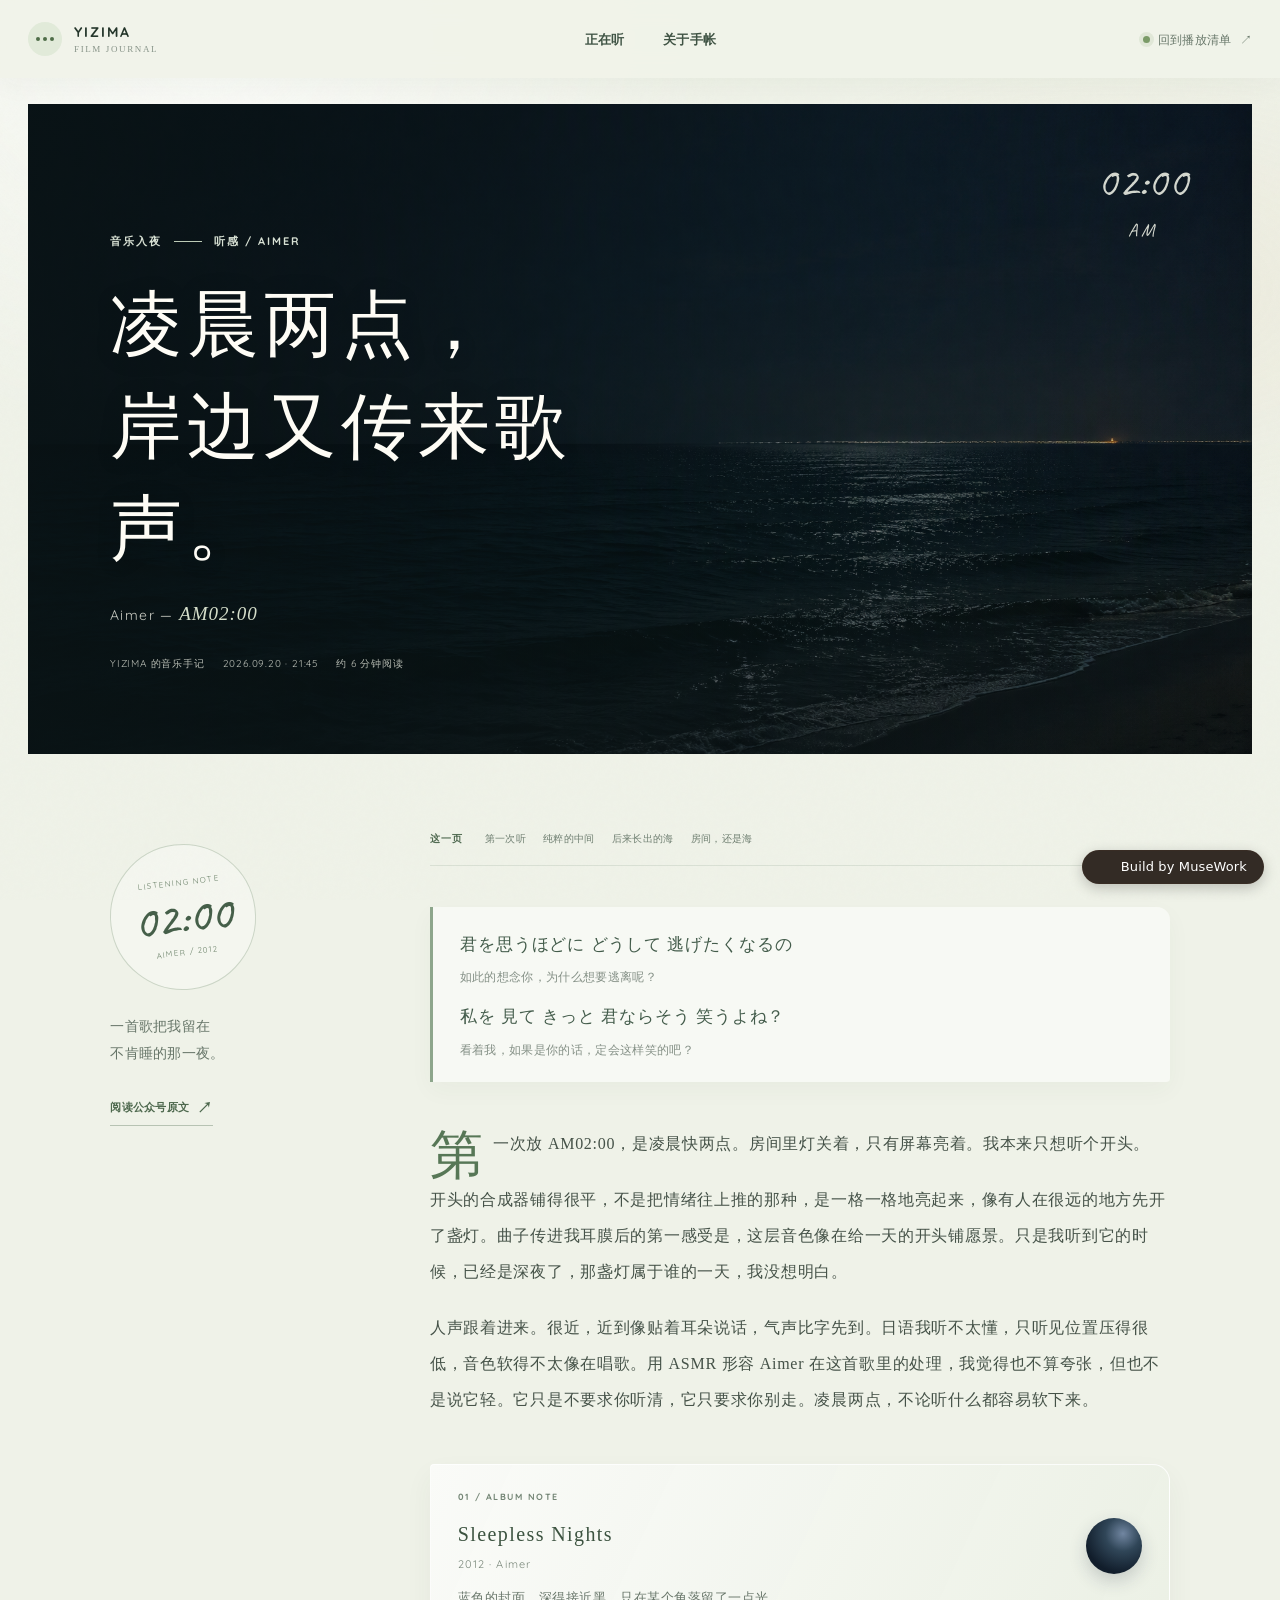
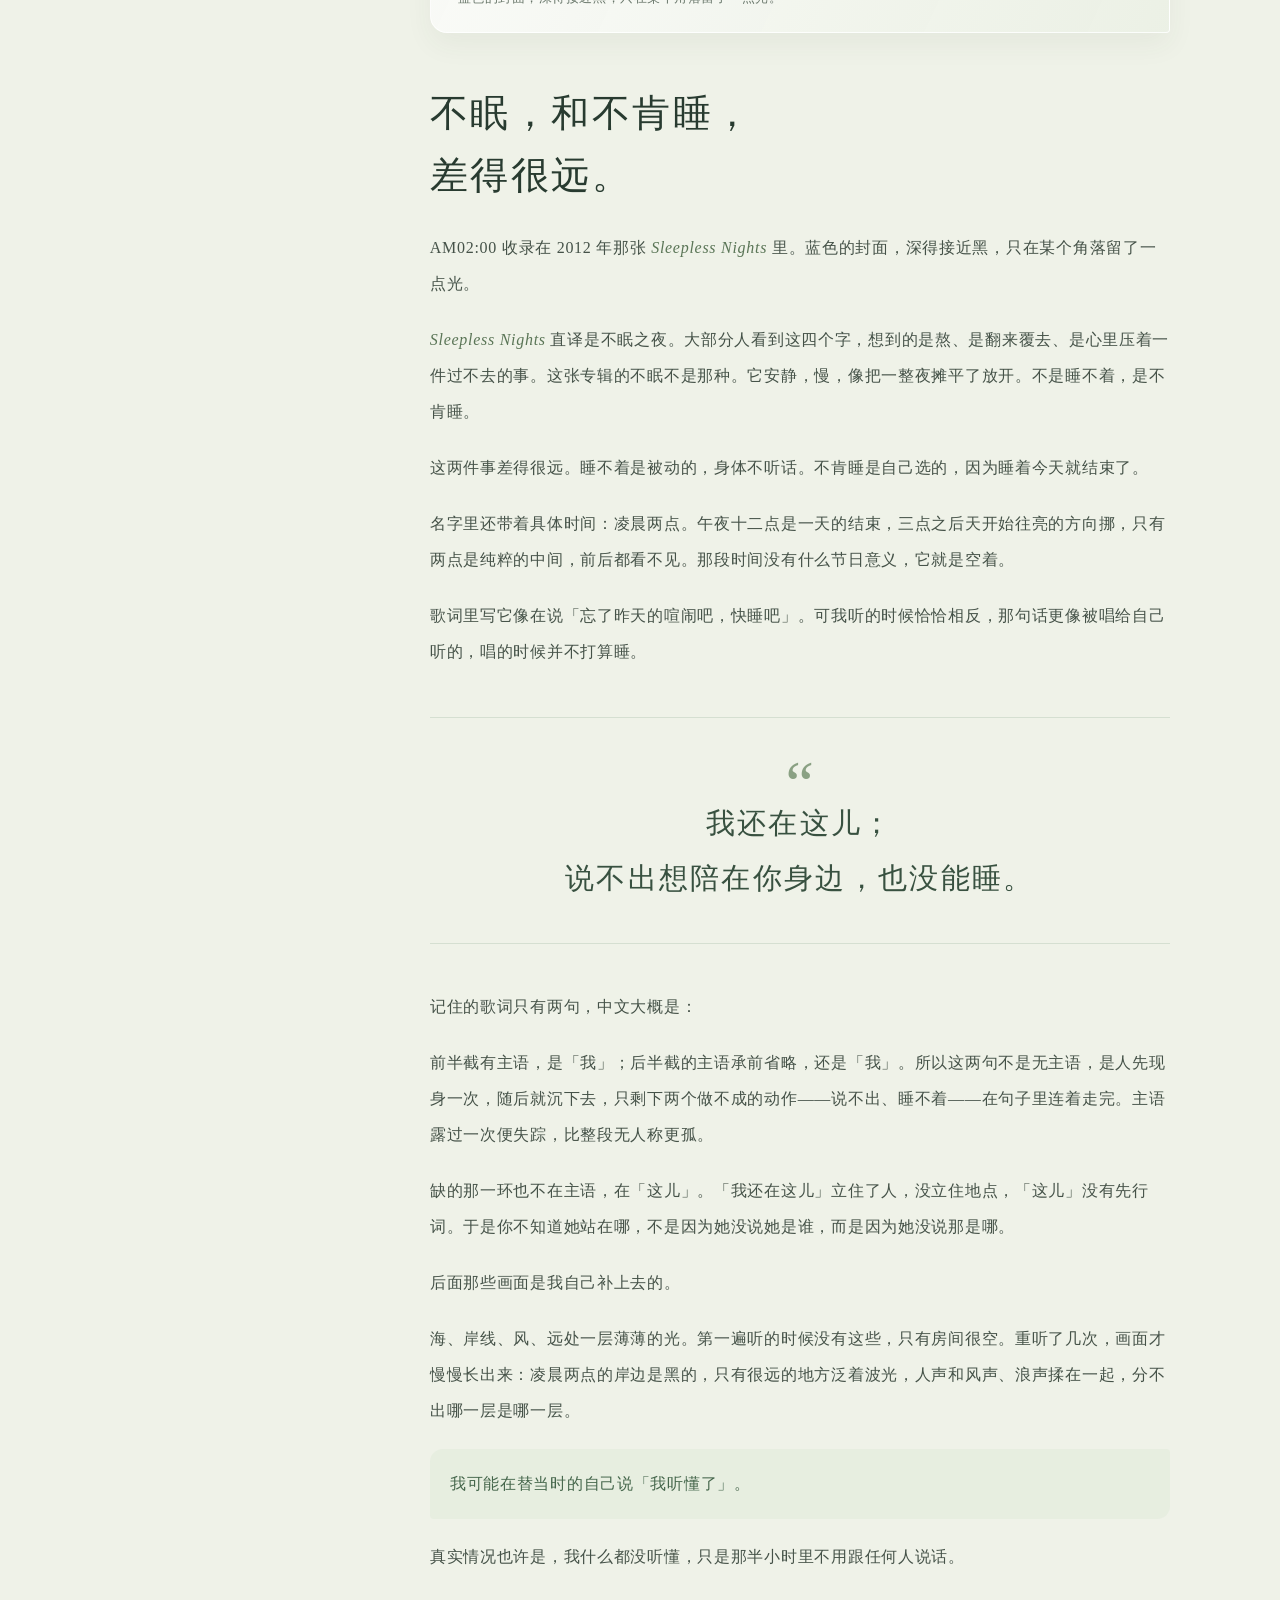
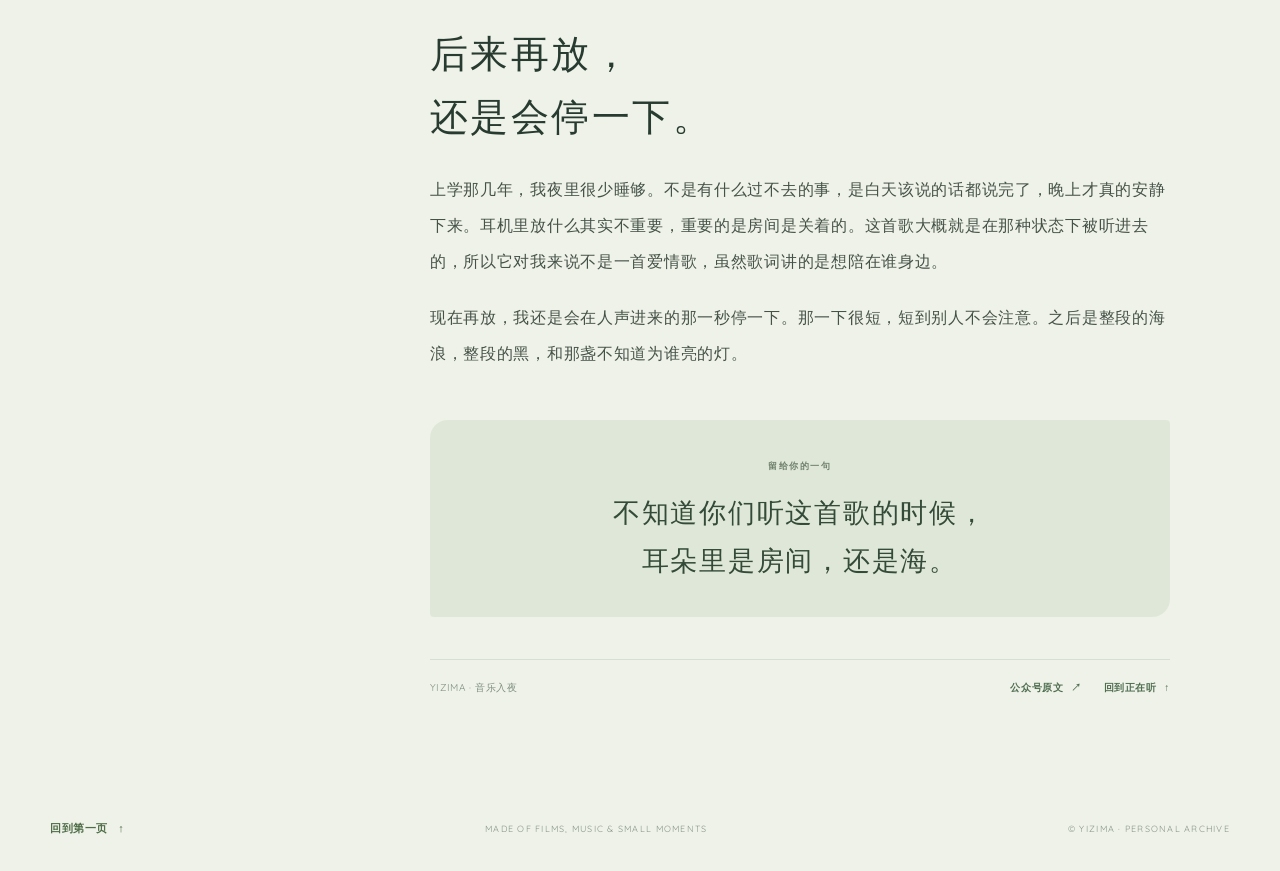
==== am02-00.html @ eafd185b "Add AM02:00 listening essay" ====
<!doctype html>
<html lang="zh-CN">
<head>
  <meta charset="utf-8">
  <meta name="viewport" content="width=device-width, initial-scale=1">
  <meta name="theme-color" content="#172827">
  <meta name="description" content="凌晨两点，岸边又传来歌声。关于 Aimer《AM02:00》、不肯睡的夜，和一段慢慢浮现的海岸。">
  <meta property="og:title" content="凌晨两点，岸边又传来歌声｜Yizima 的音乐手记">
  <meta property="og:description" content="第一次放 AM02:00，是凌晨快两点。房间里灯关着，只有屏幕亮着。">
  <meta property="og:type" content="article">
  <title>凌晨两点，岸边又传来歌声 · Yizima 的音乐手记</title>
  <link rel="preconnect" href="https://fonts.googleapis.com">
  <link rel="preconnect" href="https://fonts.gstatic.com" crossorigin>
  <link href="https://fonts.googleapis.com/css2?family=Caveat:wght@500;600;700&family=Quicksand:wght@400;500;600;700&display=swap" rel="stylesheet">
  <link rel="stylesheet" href="styles.css?v=20261016093000">
  <link rel="stylesheet" href="theme-matcha.css?v=20261016093000">
  <link rel="stylesheet" href="journal-notes.css?v=20261016093000">
  <link rel="stylesheet" href="am02-00.css?v=20261016093000">
</head>
<body class="music-essay-page">
  <a class="skip-link" href="#main">跳到正文</a>
  <div class="paper-grain" aria-hidden="true"></div>
  <header class="site-header essay-header">
    <a class="brand" href="index.html#top" aria-label="返回 Yizima 电影手帐首页">
      <span class="brand-mark" aria-hidden="true"><i></i><i></i><i></i></span>
      <span>YIZIMA <small>FILM JOURNAL</small></span>
    </a>
    <nav class="main-nav" aria-label="文章导航">
      <a href="index.html#playlist">正在听</a>
      <a href="index.html#about">关于手帐</a>
    </nav>
    <a class="header-note" href="index.html#playlist"><span class="status-dot"></span> 回到播放清单 <span aria-hidden="true">↗</span></a>
  </header>

  <main id="main" class="essay-main">
    <article class="music-essay" aria-labelledby="essay-title">
      <header class="essay-hero">
        <img class="essay-cover" src="assets/images/am0200-coast.png" alt="凌晨两点的海岸，远处有一线微光落在黑蓝色海面上">
        <div class="essay-cover-shade" aria-hidden="true"></div>
        <div class="essay-hero-copy">
          <p class="essay-kicker"><span>音乐入夜</span><i></i><span>听感 / AIMER</span></p>
          <h1 id="essay-title">凌晨两点，<br>岸边又传来歌声。</h1>
          <p class="essay-track">Aimer — <em>AM02:00</em></p>
          <div class="essay-meta"><span>YIZIMA 的音乐手记</span><span>2026.09.20 · 21:45</span><span>约 6 分钟阅读</span></div>
        </div>
        <span class="cover-time" aria-hidden="true">02:00<br><small>AM</small></span>
      </header>

      <div class="essay-layout">
        <aside class="essay-aside" aria-label="文章信息">
          <div class="aside-stamp"><span>LISTENING NOTE</span><strong>02:00</strong><i>AIMER / 2012</i></div>
          <p>一首歌把我留在<br>不肯睡的那一夜。</p>
          <a href="https://mp.weixin.qq.com/s/G7Am2_LbyzlrVE1OzcRqdQ" target="_blank" rel="noopener noreferrer">阅读公众号原文 <span aria-hidden="true">↗</span></a>
        </aside>

        <div class="essay-content">
          <nav class="essay-toc" aria-label="文章目录">
            <span>这一页</span>
            <a href="#first-listen">第一次听</a>
            <a href="#two-am">纯粹的中间</a>
            <a href="#shoreline">后来长出的海</a>
            <a href="#ending">房间，还是海</a>
          </nav>

          <blockquote class="lyric-quote">
            <p>君を思うほどに どうして 逃げたくなるの</p>
            <span>如此的想念你，为什么想要逃离呢？</span>
            <p>私を 見て きっと 君ならそう 笑うよね？</p>
            <span>看着我，如果是你的话，定会这样笑的吧？</span>
          </blockquote>

          <section id="first-listen" class="essay-section">
            <p class="dropcap">第一次放 AM02:00，是凌晨快两点。房间里灯关着，只有屏幕亮着。我本来只想听个开头。</p>
            <p>开头的合成器铺得很平，不是把情绪往上推的那种，是一格一格地亮起来，像有人在很远的地方先开了盏灯。曲子传进我耳膜后的第一感受是，这层音色像在给一天的开头铺愿景。只是我听到它的时候，已经是深夜了，那盏灯属于谁的一天，我没想明白。</p>
            <p>人声跟着进来。很近，近到像贴着耳朵说话，气声比字先到。日语我听不太懂，只听见位置压得很低，音色软得不太像在唱歌。用 ASMR 形容 Aimer 在这首歌里的处理，我觉得也不算夸张，但也不是说它轻。它只是不要求你听清，它只要求你别走。凌晨两点，不论听什么都容易软下来。</p>
          </section>

          <aside class="album-note">
            <span class="album-index">01 / ALBUM NOTE</span>
            <div><strong>Sleepless Nights</strong><p>2012 · Aimer</p></div>
            <span class="album-color" aria-hidden="true"></span>
            <p class="album-caption">蓝色的封面，深得接近黑，只在某个角落留了一点光。</p>
          </aside>

          <section id="two-am" class="essay-section">
            <h2>不眠，和不肯睡，<br>差得很远。</h2>
            <p>AM02:00 收录在 2012 年那张 <em>Sleepless Nights</em> 里。蓝色的封面，深得接近黑，只在某个角落留了一点光。</p>
            <p><em>Sleepless Nights</em> 直译是不眠之夜。大部分人看到这四个字，想到的是熬、是翻来覆去、是心里压着一件过不去的事。这张专辑的不眠不是那种。它安静，慢，像把一整夜摊平了放开。不是睡不着，是不肯睡。</p>
            <p>这两件事差得很远。睡不着是被动的，身体不听话。不肯睡是自己选的，因为睡着今天就结束了。</p>
            <p>名字里还带着具体时间：凌晨两点。午夜十二点是一天的结束，三点之后天开始往亮的方向挪，只有两点是纯粹的中间，前后都看不见。那段时间没有什么节日意义，它就是空着。</p>
            <p>歌词里写它像在说「忘了昨天的喧闹吧，快睡吧」。可我听的时候恰恰相反，那句话更像被唱给自己听的，唱的时候并不打算睡。</p>
          </section>

          <blockquote class="center-quote">
            <span aria-hidden="true">“</span>
            <p>我还在这儿；<br>说不出想陪在你身边，也没能睡。</p>
          </blockquote>

          <section id="shoreline" class="essay-section">
            <p>记住的歌词只有两句，中文大概是：</p>
            <p>前半截有主语，是「我」；后半截的主语承前省略，还是「我」。所以这两句不是无主语，是人先现身一次，随后就沉下去，只剩下两个做不成的动作——说不出、睡不着——在句子里连着走完。主语露过一次便失踪，比整段无人称更孤。</p>
            <p>缺的那一环也不在主语，在「这儿」。「我还在这儿」立住了人，没立住地点，「这儿」没有先行词。于是你不知道她站在哪，不是因为她没说她是谁，而是因为她没说那是哪。</p>
            <p>后面那些画面是我自己补上去的。</p>
            <p>海、岸线、风、远处一层薄薄的光。第一遍听的时候没有这些，只有房间很空。重听了几次，画面才慢慢长出来：凌晨两点的岸边是黑的，只有很远的地方泛着波光，人声和风声、浪声揉在一起，分不出哪一层是哪一层。</p>
            <p class="essay-pause">我可能在替当时的自己说「我听懂了」。</p>
            <p>真实情况也许是，我什么都没听懂，只是那半小时里不用跟任何人说话。</p>
          </section>

          <section id="ending" class="essay-section essay-ending">
            <h2>后来再放，<br>还是会停一下。</h2>
            <p>上学那几年，我夜里很少睡够。不是有什么过不去的事，是白天该说的话都说完了，晚上才真的安静下来。耳机里放什么其实不重要，重要的是房间是关着的。这首歌大概就是在那种状态下被听进去的，所以它对我来说不是一首爱情歌，虽然歌词讲的是想陪在谁身边。</p>
            <p>现在再放，我还是会在人声进来的那一秒停一下。那一下很短，短到别人不会注意。之后是整段的海浪，整段的黑，和那盏不知道为谁亮的灯。</p>
          </section>

          <div class="essay-question">
            <span>留给你的一句</span>
            <p>不知道你们听这首歌的时候，<br>耳朵里是房间，还是海。</p>
          </div>

          <footer class="essay-footer">
            <span>YIZIMA · 音乐入夜</span>
            <a href="https://mp.weixin.qq.com/s/G7Am2_LbyzlrVE1OzcRqdQ" target="_blank" rel="noopener noreferrer">公众号原文 <span aria-hidden="true">↗</span></a>
            <a href="index.html#playlist">回到正在听 <span aria-hidden="true">↑</span></a>
          </footer>
        </div>
      </div>
    </article>
  </main>

  <footer class="site-footer wrap"><a class="back-top" href="index.html#top">回到第一页 <span aria-hidden="true">↑</span></a><p>MADE OF FILMS, MUSIC & SMALL MOMENTS</p><span>© YIZIMA · PERSONAL ARCHIVE</span></footer>
  <a class="muse-badge" href="https://museai.im/home" target="_blank" rel="noopener noreferrer"><img src="assets/images/icon.png" alt="" aria-hidden="true"><span>Build by MuseWork</span></a>
</body>
</html>
---- styles.css ----
@import url('https://fonts.googleapis.com/css2?family=Caveat:wght@500;600;700&family=Quicksand:wght@400;500;600;700&display=swap');
:root{--paper:#f7f2e9;--paper-light:#fffcf6;--paper-white:#fff;--ink:#29231f;--ink-soft:#51453c;--muted:#71655b;--muted-light:#8a7e73;--line:#e5d8c8;--line-dark:#d4c2ac;--rust:#c75c32;--rust-dark:#a84625;--rust-pale:#f2e0d3;--olive:#65634f;--serif:Georgia,'Noto Serif SC','Songti SC',serif;--sans:'Quicksand','PingFang SC','Microsoft YaHei',sans-serif;--shadow:0 18px 50px rgba(62,45,30,.12);--ease:cubic-bezier(.2,.72,.28,1);color-scheme:light}
*{box-sizing:border-box}html{scroll-behavior:smooth;scroll-padding-top:92px}body{margin:0;background:var(--paper);color:var(--ink);font-family:var(--sans);font-size:16px;line-height:1.75;letter-spacing:.02em;-webkit-font-smoothing:antialiased;text-rendering:optimizeLegibility}body::before{content:"";position:fixed;inset:0;z-index:-1;pointer-events:none;background:radial-gradient(ellipse at 16% 5%,rgba(255,255,255,.66),transparent 34%),radial-gradient(ellipse at 88% 32%,rgba(225,193,156,.15),transparent 28%)}a{color:inherit;text-decoration:none}button{font:inherit;letter-spacing:inherit}img,video{max-width:100%;display:block}button,a{-webkit-tap-highlight-color:transparent}button:focus-visible,a:focus-visible{outline:3px solid #a84625;outline-offset:4px}::selection{background:#e8c6a9;color:#29231f}.wrap{width:min(1180px,calc(100% - 56px));margin-inline:auto}.paper-grain{position:fixed;inset:0;z-index:20;pointer-events:none;opacity:.11;background-image:url("data:image/svg+xml,%3Csvg viewBox='0 0 180 180' xmlns='http://www.w3.org/2000/svg'%3E%3Cfilter id='n'%3E%3CfeTurbulence type='fractalNoise' baseFrequency='.92' numOctaves='3' stitchTiles='stitch'/%3E%3C/filter%3E%3Crect width='100%25' height='100%25' filter='url(%23n)' opacity='.16'/%3E%3C/svg%3E");mix-blend-mode:multiply}.skip-link{position:fixed;left:12px;top:12px;z-index:10000;padding:10px 16px;background:#fff;color:var(--ink);border:2px solid var(--rust);transform:translateY(-180%)}.skip-link:focus{transform:none}
.site-header{position:sticky;top:0;z-index:100;min-height:78px;display:flex;align-items:center;justify-content:space-between;gap:24px;padding:0 max(28px,calc((100vw - 1300px)/2));background:rgba(247,242,233,.94);border-bottom:1px solid rgba(212,194,172,.65);backdrop-filter:blur(12px)}.brand{display:inline-flex;align-items:center;gap:12px;font-weight:700;font-size:14px;letter-spacing:.14em;white-space:nowrap}.brand small{display:block;margin-top:-3px;color:var(--muted-light);font-family:var(--serif);font-weight:400;font-size:9px;letter-spacing:.18em}.brand-mark{width:34px;height:34px;display:flex;align-items:center;justify-content:center;gap:3px;border:1px solid var(--rust);border-radius:50%;transform:rotate(-9deg)}.brand-mark i{width:4px;height:4px;border-radius:50%;background:var(--rust)}.main-nav{display:flex;align-items:center;gap:clamp(18px,3vw,42px)}.main-nav a{position:relative;color:var(--ink-soft);font-size:13px;font-weight:600;white-space:nowrap}.main-nav a::after{content:"";position:absolute;left:0;right:100%;bottom:-7px;height:1px;background:var(--rust);transition:right .22s var(--ease)}.main-nav a:hover::after,.main-nav a:focus-visible::after{right:0}.header-note{display:flex;align-items:center;gap:8px;color:var(--muted);font-size:12px;white-space:nowrap}.status-dot{width:7px;height:7px;border-radius:50%;background:#75805e;box-shadow:0 0 0 3px rgba(117,128,94,.13)}
.hero{position:relative;min-height:650px;display:grid;grid-template-columns:1fr 1fr;align-items:center;gap:32px;padding-top:54px;padding-bottom:88px}.hero-copy{position:relative;z-index:2;padding:10px 0 0 3.5%}.eyebrow,.section-kicker{display:flex;align-items:center;gap:12px;margin:0 0 24px;color:var(--rust);font-size:10px;font-weight:700;letter-spacing:.17em}.eyebrow-line{width:36px;height:1px;background:var(--line-dark)}.hero h1,.playlist-copy h2,.about-copy h2{margin:0;font-family:var(--serif);font-weight:500;letter-spacing:.055em;line-height:1.34;font-size:clamp(46px,6vw,78px)}.hero h1 em,.playlist-copy h2 em,.about-copy h2 em{color:var(--rust);font-style:normal}.hero-intro{margin:25px 0 0;color:var(--muted);font-size:16px;line-height:2}.hero-actions{display:flex;align-items:center;gap:26px;flex-wrap:wrap;margin-top:30px}.button{min-height:48px;display:inline-flex;align-items:center;justify-content:center;gap:16px;padding:0 19px;border-radius:3px;font-size:13px;font-weight:700;transition:transform .2s var(--ease),background .2s,color .2s}.button-primary{background:var(--rust);color:#fff}.button-primary:hover{background:var(--rust-dark);transform:translateY(-2px)}.text-link{padding:10px 0;color:var(--ink-soft);font-size:13px;font-weight:600;border-bottom:1px solid var(--line-dark)}.text-link span{margin-left:8px;color:var(--rust)}.hero-footnote{display:flex;align-items:center;gap:12px;margin-top:54px;color:var(--muted-light);font-family:var(--serif);font-size:12px}.stamp{width:25px;height:25px;display:grid;place-items:center;border:1px solid var(--rust);border-radius:50%;color:var(--rust);font-family:var(--sans);font-weight:700;font-size:10px}.hero-art{position:relative;min-height:480px;display:grid;place-items:center}.hero-photo{position:absolute;inset:8% 6% 8% 11%;background:var(--paper-white) url('https://raw.githubusercontent.com/yizima0079-web/gallery-videos/main/%E4%B8%96%E4%B9%8B%E4%BB%8B%20(1).jpg') center/cover no-repeat;box-shadow:var(--shadow);transform:rotate(2.2deg)}.hero-photo::after{content:"";position:absolute;inset:10px;border:1px solid rgba(255,255,255,.72)}.hero-ticket{position:absolute;left:2%;bottom:11%;width:min(272px,65%);min-height:170px;padding:17px 21px;display:flex;flex-direction:column;justify-content:space-between;background:#f5e8d5;border:1px solid #dfc9ad;box-shadow:0 14px 30px rgba(51,37,27,.18);transform:rotate(-5.5deg);clip-path:polygon(0 0,100% 0,100% 44%,97% 50%,100% 56%,100% 100%,0 100%,0 57%,3% 50%,0 43%)}.hero-ticket::before,.hero-ticket::after{content:"";position:absolute;top:0;bottom:0;width:1px;border-left:1px dashed rgba(158,112,75,.55)}.hero-ticket::before{left:12px}.hero-ticket::after{right:12px}.ticket-top,.ticket-bottom{display:flex;justify-content:space-between;color:#896c53;font-size:9px;font-weight:700;letter-spacing:.16em}.ticket-top b{color:var(--rust);font-size:13px}.hero-ticket strong{font-family:var(--serif);font-size:25px;font-weight:500;letter-spacing:.08em}.hero-ticket>span:nth-of-type(2){color:var(--muted);font-size:10px}.ticket-rule{height:1px;margin:2px 0;background:repeating-linear-gradient(90deg,#cdb59b 0 5px,transparent 5px 9px)}.ticket-bottom b{font-weight:500}.hero-caption{position:absolute;right:1%;top:12%;writing-mode:vertical-rl;color:var(--muted-light);font-family:Caveat,var(--serif);font-size:15px;letter-spacing:.08em}.hero-index{position:absolute;right:6%;bottom:11%;color:var(--rust);font-family:var(--serif);font-size:14px;line-height:1.8;text-align:center}.hero-index i{font-style:normal;color:var(--line-dark)}.scroll-cue{position:absolute;left:3.5%;bottom:30px;display:flex;align-items:center;gap:12px;color:var(--muted-light);font-size:11px}.scroll-line{width:44px;height:1px;background:var(--rust)}
.section{padding-top:100px;padding-bottom:100px}.section-heading{display:flex;align-items:flex-end;justify-content:space-between;gap:24px;margin-bottom:32px}.section-kicker{margin-bottom:11px}.section-kicker span{color:var(--muted-light);font-weight:500;letter-spacing:.11em}.section-heading h2{margin:0;font-family:var(--serif);font-size:clamp(34px,4vw,52px);font-weight:500;letter-spacing:.06em;line-height:1.35}.heading-period{color:var(--rust)}.section-aside{margin:0 0 4px;color:var(--muted);font-family:var(--serif);font-size:13px;line-height:1.9;text-align:right}.filter-row{display:flex;gap:9px;overflow:auto;padding:4px 2px 17px;scrollbar-width:thin;scrollbar-color:var(--line-dark) transparent}.filter-chip{min-height:42px;padding:0 15px;flex:none;border:1px solid var(--line);border-radius:999px;background:rgba(255,252,246,.62);color:var(--ink-soft);font-size:12px;font-weight:600;cursor:pointer;transition:background .2s,border-color .2s,color .2s,transform .2s}.filter-chip span{margin-left:7px;color:var(--muted-light);font-size:10px}.filter-chip:hover{border-color:#c99875;transform:translateY(-1px)}.filter-chip.is-active{border-color:var(--rust);background:var(--rust);color:#fff}.filter-chip.is-active span{color:#f7ded0}.film-grid{display:grid;grid-template-columns:repeat(3,minmax(0,1fr));gap:28px 23px}.film-card{min-width:0;transition:transform .25s var(--ease)}.film-card:nth-child(3n+2){transform:translateY(26px)}.film-card:hover,.film-card:focus-within{transform:translateY(-4px)}.film-card:nth-child(3n+2):hover{transform:translateY(22px)}.film-card[hidden]{display:none}.film-image-button{position:relative;width:100%;aspect-ratio:var(--ratio,4/3);padding:0;display:block;overflow:hidden;border:0;background:#e6d9c9;cursor:zoom-in;text-align:left}.film-image-button::before{content:"";position:absolute;inset:9px;z-index:1;border:1px solid rgba(255,255,255,.52);pointer-events:none}.film-image-button img{width:100%;height:100%;object-fit:cover;transition:transform .6s var(--ease),filter .35s}.film-card:hover .film-image-button img{transform:scale(1.035);filter:saturate(1.04)}.film-tag{position:absolute;left:16px;top:16px;z-index:2;padding:5px 9px;background:rgba(247,242,233,.92);color:var(--rust-dark);font-size:9px;font-weight:700;letter-spacing:.12em}.image-open{position:absolute;right:16px;bottom:15px;z-index:2;width:36px;height:36px;display:grid;place-items:center;border:1px solid rgba(255,255,255,.7);border-radius:50%;background:rgba(35,29,24,.28);color:#fff;font-size:16px;opacity:0;transform:translateY(4px);transition:opacity .2s,transform .2s}.film-card:hover .image-open,.film-image-button:focus-visible .image-open{opacity:1;transform:none}.film-meta{display:flex;align-items:flex-start;gap:13px;padding:13px 2px 0}.film-number{flex:none;padding-top:1px;color:var(--rust);font-family:Caveat,cursive;font-size:20px;line-height:1.3}.film-meta h3{margin:0;color:var(--ink);font-family:var(--serif);font-size:17px;font-weight:500;letter-spacing:.04em}.film-meta p{margin:3px 0 0;color:var(--muted);font-size:11px;line-height:1.6}.film-sprocket{display:flex;gap:7px;margin-top:10px;padding-top:8px;border-top:1px dashed var(--line)}.film-sprocket i{width:7px;height:5px;border-radius:1px;background:#ddcdb8}.collection-note{display:flex;align-items:center;justify-content:center;gap:15px;margin:62px 0 0;color:var(--muted-light);font-family:var(--serif);font-size:12px}.note-rule{width:30px;height:1px;background:var(--line-dark)}
.vlog-section{padding:92px 0 98px;background:#332b25;color:#fbf6ed}.section-heading-light .section-kicker{color:#e7a37f}.section-heading-light .section-kicker span,.section-heading-light .section-aside{color:#c7b9aa}.section-heading-light h2{color:#fff8ef}.vlog-grid{display:grid;grid-template-columns:1fr 1fr;gap:24px}.vlog-card{min-width:0}.vlog-frame{position:relative;padding:11px;background:#27211d;border:1px solid rgba(236,209,180,.25);box-shadow:0 15px 35px rgba(0,0,0,.2)}.vlog-frame::before{content:"";position:absolute;inset:4px;z-index:1;border:1px solid rgba(255,245,231,.12);pointer-events:none}.vlog-frame video{width:100%;aspect-ratio:16/9;background:#171311;object-fit:cover}.frame-label{position:absolute;left:20px;top:19px;z-index:2;color:rgba(255,248,239,.86);font-size:8px;font-weight:700;letter-spacing:.18em;pointer-events:none}.vlog-caption{display:flex;align-items:center;gap:15px;padding:16px 4px}.vlog-number{color:#e7a37f;font-family:Caveat,cursive;font-size:23px}.vlog-caption h3{margin:0;color:#fff8ef;font-family:var(--serif);font-size:18px;font-weight:500}.vlog-caption p{margin:2px 0 0;color:#c7b9aa;font-size:12px}.vlog-arrow{margin-left:auto;color:#e7a37f;font-size:19px}
.clip-section{padding-top:91px;padding-bottom:55px}.clip-grid{display:grid;grid-template-columns:1fr 1fr;gap:24px}.clip-card{min-width:0}.clip-frame{padding:10px;background:#3a3027;border:1px solid #d5c4b1;box-shadow:0 14px 32px rgba(62,45,30,.13)}.clip-frame video{width:100%;aspect-ratio:16/9;background:#171311;object-fit:cover}.clip-caption{display:flex;align-items:center;justify-content:space-between;gap:12px;padding:12px 2px}.clip-caption span{color:var(--rust);font-size:9px;font-weight:700;letter-spacing:.14em}.clip-caption h3{margin:0;color:var(--ink-soft);font-family:var(--serif);font-size:17px;font-weight:500}
.interlude{position:relative;min-height:330px;display:flex;flex-direction:column;align-items:center;justify-content:center;padding-block:80px;overflow:hidden;text-align:center}.interlude-mark{height:60px;color:#d5a77d;font-family:Georgia,serif;font-size:92px;line-height:1}.interlude p{position:relative;z-index:1;margin:0;color:var(--ink-soft);font-family:var(--serif);font-size:clamp(23px,3.2vw,36px);line-height:1.7;letter-spacing:.08em}.interlude-credit{margin-top:16px;color:var(--muted-light);font-size:11px;letter-spacing:.12em}.interlude-film{position:absolute;right:7%;bottom:18%;display:flex;gap:8px;transform:rotate(-8deg);opacity:.48}.interlude-film i{width:17px;height:13px;border:1px solid #cfad8b;border-radius:2px}.photo-section{padding-top:38px}.photo-strip{display:grid;grid-template-columns:1.2fr .82fr 1fr 1fr;align-items:center;gap:17px}.photo-item{position:relative;padding:8px 8px 28px;background:#fffdf8;box-shadow:0 9px 22px rgba(60,45,30,.1);transform:rotate(var(--tilt,0deg));transition:transform .3s var(--ease),box-shadow .3s}.photo-item:nth-child(even){--tilt:2deg}.photo-item:nth-child(odd){--tilt:-1.5deg}.photo-item:hover{z-index:2;transform:translateY(-7px) rotate(0);box-shadow:var(--shadow)}.photo-item button{width:100%;padding:0;border:0;background:#e6d9c9;cursor:zoom-in}.photo-item img{width:100%;height:auto;aspect-ratio:var(--ratio,4/3);object-fit:cover}.photo-item span{position:absolute;right:9px;bottom:5px;color:var(--muted-light);font-family:Caveat,cursive;font-size:13px}
.playlist-section{padding:90px 0;background:#e9dfd1}.playlist-layout{display:grid;grid-template-columns:.86fr 1.14fr;align-items:center;gap:7%}.playlist-copy .section-kicker{margin-bottom:20px}.playlist-copy h2{font-size:clamp(42px,5vw,64px)}.playlist-copy>p:not(.section-kicker):not(.audio-status){margin:18px 0 0;color:var(--muted);font-size:14px;line-height:1.95}.audio-status{margin:18px 0 0;color:var(--rust-dark);font-size:12px}.track-card{padding:21px 25px 17px;background:var(--paper-light);border:1px solid #ddcbb5;box-shadow:0 17px 42px rgba(67,47,28,.12)}.track-card-head{display:flex;align-items:center;justify-content:space-between;padding-bottom:14px;border-bottom:1px solid var(--line);color:var(--muted-light);font-size:9px;font-weight:700;letter-spacing:.16em}.vinyl-icon{color:var(--rust);font-size:19px}.track-list{max-height:300px;overflow:auto}.track-row{width:100%;min-height:51px;display:flex;align-items:center;gap:13px;padding:7px 4px;border:0;border-bottom:1px solid #eee6da;background:transparent;text-align:left;cursor:pointer}.track-row:hover,.track-row.is-selected{background:#f7eee3}.track-index{width:23px;flex:none;color:#9b8a79;font-family:Caveat,cursive;font-size:17px;text-align:center}.track-info{min-width:0;flex:1}.track-info strong,.track-info small{display:block;overflow:hidden;text-overflow:ellipsis;white-space:nowrap}.track-info strong{color:var(--ink-soft);font-size:12px;font-weight:600}.track-info small{color:var(--muted-light);font-size:10px}.track-action{color:var(--rust);font-size:13px}.player-controls{display:flex;align-items:center;gap:13px;padding-top:15px}.play-button{width:42px;height:42px;flex:none;border:0;border-radius:50%;background:var(--rust);color:#fff;cursor:pointer;transition:background .2s,transform .2s}.play-button:hover:not(:disabled){background:var(--rust-dark);transform:scale(1.04)}.play-button:disabled{opacity:.45;cursor:not-allowed}.player-label{min-width:0;flex:1}.player-label span,.player-label small{display:block;overflow:hidden;text-overflow:ellipsis;white-space:nowrap}.player-label span{font-size:11px;font-weight:700}.player-label small{color:var(--muted-light);font-size:9px}.next-button{min-height:40px;padding:0 10px;border:1px solid var(--line);background:transparent;color:var(--ink-soft);font-size:11px;cursor:pointer}.next-button:hover{border-color:var(--rust);color:var(--rust)}
.about-section{display:grid;grid-template-columns:.8fr 1.2fr;align-items:center;gap:9%;padding-top:115px;padding-bottom:115px}.about-stamp{width:min(230px,100%);aspect-ratio:1;display:flex;flex-direction:column;align-items:center;justify-content:center;gap:3px;border:1px solid #c78a65;border-radius:50%;color:#a65a36;outline:1px solid #c78a65;outline-offset:8px;transform:rotate(-11deg);font-size:10px;font-weight:600;letter-spacing:.23em}.about-stamp b{font-family:Georgia,serif;font-size:23px;font-weight:400;letter-spacing:.12em}.about-copy h2{font-size:clamp(35px,4.5vw,57px)}.about-copy>p:not(.section-kicker):not(.about-sign){max-width:55ch;margin:20px 0 0;color:var(--muted);font-size:14px;line-height:2}.about-sign{margin:23px 0 0;color:var(--rust);font-family:Caveat,var(--serif);font-size:20px}.about-sign span{margin-left:8px;font-family:var(--sans);font-size:13px}.site-footer{min-height:85px;display:flex;align-items:center;justify-content:space-between;gap:16px;border-top:1px solid var(--line);color:var(--muted-light);font-size:9px;letter-spacing:.14em}.site-footer p{margin:0}.back-top{color:var(--rust-dark);font-size:11px;font-weight:700;letter-spacing:.05em}.back-top span{margin-left:7px}
#museUser{position:fixed;top:88px;right:18px;z-index:9998;align-items:center;gap:8px;padding:7px 13px;background:var(--paper-light);border:1px solid var(--line);border-radius:999px;color:var(--ink-soft);font-size:12px;box-shadow:0 5px 18px rgba(50,35,20,.12)}#museUser button{padding:4px 7px;border:0;border-left:1px solid var(--line);background:transparent;color:var(--rust-dark);font-size:11px;cursor:pointer}.muse-badge{position:fixed;right:16px;bottom:16px;z-index:9999;display:inline-flex;align-items:center;gap:.25rem;padding:.45rem 1rem;border:1px solid var(--muse-badge-border,rgba(80,54,34,.18));border-radius:999px;background:var(--muse-badge-bg,#332b25);color:var(--muse-badge-fg,#fff);font:500 13px/1.2 system-ui;letter-spacing:.01em;text-decoration:none;box-shadow:0 4px 14px rgba(0,0,0,.22);transition:transform .2s ease,filter .2s ease,box-shadow .2s ease}.muse-badge img{width:1.35em;height:1.35em;object-fit:contain;flex-shrink:0}.muse-badge:hover{transform:translateY(-1px);filter:brightness(1.06);box-shadow:0 6px 18px rgba(0,0,0,.3)}
.lightbox{position:fixed;inset:0;z-index:300;width:100%;height:100%;max-width:none;max-height:none;margin:0;padding:48px 82px;border:0;background:rgba(28,23,19,.94);color:#fff;place-items:center}.lightbox[open]{display:grid;grid-template-columns:48px minmax(0,1fr) 48px;gap:20px}.lightbox::backdrop{background:transparent}.lightbox figure{grid-column:2;grid-row:1;max-width:min(100%,1100px);margin:0;text-align:center}.lightbox figure img{max-width:100%;max-height:76vh;margin:auto;object-fit:contain;box-shadow:0 24px 75px rgba(0,0,0,.35)}.lightbox figcaption{padding-top:14px;color:#f4eadd;font-family:var(--serif);font-size:14px}.lightbox-close,.lightbox-prev,.lightbox-next{width:44px;height:44px;border:1px solid rgba(255,255,255,.35);border-radius:50%;background:rgba(255,255,255,.08);color:#fff;cursor:pointer}.lightbox-close{position:absolute;top:20px;right:22px;font-size:24px}.lightbox-prev{grid-column:1;grid-row:1}.lightbox-next{grid-column:3;grid-row:1}.lightbox-count{position:absolute;bottom:20px;left:50%;color:rgba(255,255,255,.65);font-size:11px;transform:translateX(-50%)}
.reveal{opacity:0;transform:translateY(16px);transition:opacity .5s var(--ease),transform .5s var(--ease)}.reveal.is-visible{opacity:1;transform:none}
@media(max-width:1020px){.wrap{width:min(100% - 44px,900px)}.site-header{padding-inline:22px}.header-note{display:none}.hero{min-height:590px;gap:15px}.hero-art{min-height:420px}.film-grid{grid-template-columns:repeat(2,minmax(0,1fr));gap:24px 20px}.film-card:nth-child(3n+2){transform:none}.film-card:nth-child(even){transform:translateY(18px)}.film-card:nth-child(even):hover{transform:translateY(14px)}.photo-strip{grid-template-columns:repeat(4,minmax(0,1fr));gap:12px}.section{padding-block:82px}.playlist-layout{gap:4%}}
@media(max-width:720px){html{scroll-padding-top:110px}.wrap{width:calc(100% - 36px)}.site-header{min-height:104px;display:grid;grid-template-columns:1fr auto;gap:0 14px;padding:10px 18px}.brand{grid-column:1;grid-row:1}.main-nav{grid-column:1/-1;grid-row:2;gap:22px;overflow-x:auto;padding:6px 0 2px;scrollbar-width:none}.main-nav::-webkit-scrollbar{display:none}.main-nav a{font-size:12px}.hero{min-height:auto;grid-template-columns:1fr;gap:10px;padding-top:66px;padding-bottom:75px}.hero-copy{padding:0 2%}.hero h1{font-size:clamp(44px,11vw,64px)}.hero-intro{font-size:15px}.hero-footnote{margin-top:34px}.hero-art{min-height:320px;margin:0 2%}.hero-photo{inset:2% 4% 6% 11%}.hero-ticket{left:1%;bottom:2%;width:min(230px,65%);min-height:145px}.hero-ticket strong{font-size:21px}.hero-caption{right:0;top:9%}.hero-index{right:5%;bottom:5%}.scroll-cue{left:2%;bottom:25px}.section{padding-block:67px}.section-heading{align-items:flex-start;flex-direction:column;gap:10px;margin-bottom:22px}.section-aside{text-align:left}.section-kicker{flex-wrap:wrap;font-size:12px}.section-heading h2{font-size:38px}.filter-row{margin-right:-18px}.filter-chip{min-height:44px}.film-grid{gap:22px 13px}.film-meta{gap:8px;padding-top:10px}.film-meta h3{font-size:15px}.film-meta p{font-size:12px}.film-number{font-size:18px}.film-image-button::before{inset:6px}.film-tag{left:10px;top:10px;font-size:12px}.image-open{right:10px;bottom:10px;width:32px;height:32px;opacity:1;transform:none}.film-sprocket{gap:4px}.collection-note{margin-top:39px;font-size:12px;gap:8px}.note-rule{width:18px}.vlog-section{padding:67px 0 71px}.vlog-grid,.clip-grid{grid-template-columns:1fr;gap:20px}.vlog-caption{padding:12px 3px}.clip-section{padding-top:66px;padding-bottom:28px}.interlude{min-height:285px;padding-block:60px}.interlude-film{right:-1%;bottom:11%;opacity:.3}.photo-section{padding-top:10px}.photo-strip{grid-template-columns:repeat(2,minmax(0,1fr));gap:15px 13px}.photo-item{padding:6px 6px 23px}.photo-item span{right:7px;bottom:2px}.playlist-section{padding:68px 0}.playlist-layout{grid-template-columns:1fr;gap:24px}.playlist-copy h2{font-size:46px}.track-card{padding:17px 16px 14px}.about-section{grid-template-columns:1fr;gap:43px;padding-block:75px}.about-stamp{width:165px;justify-self:center}.about-stamp b{font-size:19px}.about-copy h2{font-size:42px}.site-footer{min-height:104px;flex-wrap:wrap;justify-content:center;align-content:center;gap:8px 18px;text-align:center}.site-footer p{order:3;width:100%}.lightbox{padding:60px 15px 70px}.lightbox[open]{grid-template-columns:38px minmax(0,1fr) 38px;gap:7px}.lightbox-prev,.lightbox-next,.lightbox-close{width:38px;height:38px}.lightbox figure img{max-height:67vh}#museUser{top:112px;right:10px}}
@media(max-width:390px){.wrap{width:calc(100% - 28px)}.main-nav{gap:18px}.main-nav a{font-size:12px}.hero h1{font-size:43px}.film-grid{grid-template-columns:1fr;gap:23px}.film-card:nth-child(even){transform:none}.film-meta h3{font-size:17px}.photo-strip{gap:11px}.track-card{padding-inline:12px}.next-button{padding-inline:7px;font-size:12px}}
@media(prefers-reduced-motion:reduce){*,*::before,*::after{scroll-behavior:auto!important;animation-duration:.01ms!important;animation-iteration-count:1!important;transition-duration:.01ms!important}.reveal{opacity:1;transform:none}}

.film-image-button.image-unavailable{min-height:220px;display:grid;place-items:center;background:#eee2d3}.film-image-button.image-unavailable::after{content:"图片暂时无法加载";position:absolute;z-index:2;padding:8px 12px;background:rgba(255,252,246,.92);color:#29231f;font-size:13px}.video-error{margin:8px 0 0;color:#fff0e6;font-size:13px}.clip-frame .video-error{color:#51453c}.photo-item img{background:#eee2d3}

/* Jasmine matcha refresh: card surfaces replace decorative rules. */
:root{--paper:#f1f3e9;--paper-light:#fbfcf6;--paper-white:#fffef9;--ink:#25362b;--ink-soft:#405445;--muted:#68786a;--muted-light:#89958a;--line:#dce4d5;--line-dark:#c4d1be;--rust:#69865f;--rust-dark:#4e6d48;--rust-pale:#e3ebdc;--olive:#76906a;--shadow:0 18px 48px rgba(45,68,48,.10)}
body{background:var(--paper);color:var(--ink)}
.site-header{background:rgba(241,243,233,.94);border-bottom:0;box-shadow:0 8px 24px rgba(45,68,48,.035)}
.brand-mark{border:0;background:#e1ead9;transform:none}.brand-mark i{background:var(--rust-dark)}
.main-nav a::after{display:none}.main-nav a:hover,.main-nav a:focus-visible{color:var(--rust-dark)}
.status-dot{background:#7b9b68;box-shadow:0 0 0 4px rgba(123,155,104,.14)}
.eyebrow,.section-kicker,.heading-period,.hero h1 em,.playlist-copy h2 em,.about-copy h2 em{color:var(--rust-dark)}
.eyebrow-line,.scroll-line{display:none}
.button{border-radius:999px}.button-primary{background:var(--rust-dark)}.button-primary:hover{background:#3f5e3a}
.text-link{border:0}.text-link span{color:var(--rust-dark)}
.hero-photo{border-radius:20px;transform:rotate(1.3deg);box-shadow:0 22px 54px rgba(45,68,48,.15)}
.hero-photo::after{display:none}
.hero-ticket{clip-path:none;border:0;border-radius:18px;background:#dce8d5;box-shadow:0 16px 34px rgba(45,68,48,.16);transform:rotate(-3deg)}
.hero-ticket::before,.hero-ticket::after,.ticket-rule{display:none}.hero-ticket strong{color:#344d35}.ticket-top,.ticket-bottom{color:#647c5d}.ticket-top b{color:var(--rust-dark)}
.stamp{border:0;background:#e2ebda;color:var(--rust-dark)}
.section{padding-block:88px}.section-aside{color:var(--muted)}
.filter-row{scrollbar-width:none}.filter-row::-webkit-scrollbar{display:none}
.filter-chip{border:0;background:#e5ebdf;color:var(--ink-soft);border-radius:999px}.filter-chip:hover{background:#d8e4d1;border:0}
.filter-chip.is-active{background:var(--rust-dark);color:white}.filter-chip span{color:var(--muted)}.filter-chip.is-active span{color:#e6efe1}
.film-grid{gap:30px 24px}
.film-card{overflow:hidden;padding:0 0 12px;background:var(--paper-light);border-radius:18px;box-shadow:0 10px 28px rgba(45,68,48,.07)}
.film-card:nth-child(even){border-radius:4px}
.film-card:nth-child(3n+2){transform:translateY(18px)}
.film-card:nth-child(3n+2):hover{transform:translateY(14px)}
.film-image-button{border-radius:0;background:#dfe7d8}
.film-card:nth-child(odd) .film-image-button{border-radius:18px 18px 0 0}
.film-card:nth-child(even) .film-image-button{border-radius:4px 4px 0 0}
.film-image-button::before{display:none}
.film-tag{left:14px;top:14px;padding:6px 10px;border-radius:999px;background:rgba(251,252,246,.94);color:var(--rust-dark);letter-spacing:.08em}
.image-open{border:0;background:rgba(37,54,43,.64)}
.film-meta{padding:14px 16px 0}.film-number{color:var(--rust-dark)}.film-meta h3{color:var(--ink)}
.film-sprocket{display:none}.collection-note{margin-top:48px;color:var(--muted)}.note-rule{display:none}
.vlog-section{background:#dfe8d9;color:var(--ink)}
.section-heading-light .section-kicker{color:var(--rust-dark)}.section-heading-light .section-kicker span,.section-heading-light .section-aside{color:var(--muted)}.section-heading-light h2{color:var(--ink)}
.vlog-card{overflow:hidden;padding:10px;background:var(--paper-light);border-radius:20px;box-shadow:0 16px 38px rgba(45,68,48,.10)}
.vlog-card:nth-child(even){border-radius:4px}
.vlog-frame{padding:0;border:0;background:transparent;box-shadow:none}.vlog-frame::before{display:none}.vlog-frame video{border-radius:12px;background:#dce5d6}.vlog-card:nth-child(even) .vlog-frame video{border-radius:2px}
.frame-label{left:12px;top:12px;padding:6px 9px;border-radius:999px;background:rgba(37,54,43,.72);color:white;letter-spacing:.1em}
.vlog-caption{padding:14px 8px 5px}.vlog-number,.vlog-arrow{color:var(--rust-dark)}.vlog-caption h3{color:var(--ink)}.vlog-caption p{color:var(--muted)}
.clip-card{overflow:hidden;padding:10px;background:var(--paper-light);border-radius:18px;box-shadow:0 12px 30px rgba(45,68,48,.08)}.clip-card:nth-child(even){border-radius:4px}
.clip-frame{overflow:hidden;border-radius:12px}.clip-card:nth-child(even) .clip-frame{border-radius:2px}
.clip-caption{padding:13px 8px 4px}.clip-caption>span{color:var(--rust-dark)}.clip-caption h3{color:var(--ink)}
.interlude{border:0}.interlude-mark{color:#8da27f}.interlude-film{opacity:.3}
.photo-item{overflow:hidden;padding:0 0 25px;background:var(--paper-light);border-radius:16px;box-shadow:0 8px 24px rgba(45,68,48,.08)}
.photo-item:nth-child(even){border-radius:3px}.photo-item img{border-radius:0;background:#dfe7d8}.photo-item span{right:12px;bottom:5px;color:var(--muted)}
.playlist-section{background:#e2eadc}.track-card{padding:20px 22px 16px;border:0;border-radius:20px;background:var(--paper-light);box-shadow:0 16px 40px rgba(45,68,48,.10)}
.track-card-head{border:0}.track-row{margin:3px 0;padding:7px 10px;border:0;border-radius:12px}.track-row:nth-child(even){border-radius:3px}.track-row:hover,.track-row.is-selected{background:#e5eddf}
.track-index,.track-action,.vinyl-icon{color:var(--rust-dark)}.play-button{background:var(--rust-dark)}.next-button{border:0;border-radius:999px;background:#e5eddf;color:var(--ink-soft)}
.about-stamp{border:0;outline:0;border-radius:50%;background:#e0e9d9;color:var(--rust-dark)}
.site-footer{border:0}.back-top{color:var(--rust-dark)}
.lightbox{background:rgba(27,43,31,.95)}
.film-image-button.image-unavailable{background:#dfe7d8;border-radius:16px}
@media(max-width:1020px){.film-card:nth-child(3n+2){transform:none}.film-card:nth-child(even){transform:translateY(16px)}.film-card:nth-child(even):hover{transform:translateY(12px)}}
@media(max-width:720px){.section{padding-block:67px}.film-card{padding-bottom:10px}.film-card:nth-child(3n+2){transform:none}.film-card:nth-child(even){transform:translateY(12px)}.film-card:nth-child(even):hover{transform:translateY(8px)}.film-meta{padding:10px 11px 0}.vlog-card,.clip-card{padding:8px}.track-card{padding:17px 14px 14px}.photo-item{padding-bottom:24px}}
@media(max-width:390px){.film-card:nth-child(even){transform:none}}
---- theme-matcha.css ----
/* Matcha theme override */

:root{--paper:#f1f3e9;--paper-light:#fbfcf6;--paper-white:#fffef9;--ink:#25362b;--ink-soft:#405445;--muted:#68786a;--muted-light:#89958a;--line:#dce4d5;--line-dark:#c4d1be;--rust:#69865f;--rust-dark:#4e6d48;--rust-pale:#e3ebdc;--olive:#76906a;--shadow:0 18px 48px rgba(45,68,48,.10)}
body{background:var(--paper);color:var(--ink)}
.site-header{background:rgba(241,243,233,.94);border-bottom:0;box-shadow:0 8px 24px rgba(45,68,48,.035)}
.brand-mark{border:0;background:#e1ead9;transform:none}.brand-mark i{background:var(--rust-dark)}
.main-nav a::after{display:none}.main-nav a:hover,.main-nav a:focus-visible{color:var(--rust-dark)}
.status-dot{background:#7b9b68;box-shadow:0 0 0 4px rgba(123,155,104,.14)}
.eyebrow,.section-kicker,.heading-period,.hero h1 em,.playlist-copy h2 em,.about-copy h2 em{color:var(--rust-dark)}
.eyebrow-line,.scroll-line{display:none}
.button{border-radius:999px}.button-primary{background:var(--rust-dark)}.button-primary:hover{background:#3f5e3a}
.text-link{border:0}.text-link span{color:var(--rust-dark)}
.hero-photo{border-radius:20px;transform:rotate(1.3deg);box-shadow:0 22px 54px rgba(45,68,48,.15)}
.hero-photo::after{display:none}
.hero-ticket{clip-path:none;border:0;border-radius:18px;background:#dce8d5;box-shadow:0 16px 34px rgba(45,68,48,.16);transform:rotate(-3deg)}
.hero-ticket::before,.hero-ticket::after,.ticket-rule{display:none}.hero-ticket strong{color:#344d35}.ticket-top,.ticket-bottom{color:#647c5d}.ticket-top b{color:var(--rust-dark)}
.stamp{border:0;background:#e2ebda;color:var(--rust-dark)}
.section{padding-block:88px}.section-aside{color:var(--muted)}
.filter-row{scrollbar-width:none}.filter-row::-webkit-scrollbar{display:none}
.filter-chip{border:0;background:#e5ebdf;color:var(--ink-soft);border-radius:999px}.filter-chip:hover{background:#d8e4d1;border:0}
.filter-chip.is-active{background:var(--rust-dark);color:white}.filter-chip span{color:var(--muted)}.filter-chip.is-active span{color:#e6efe1}
.film-grid{gap:30px 24px}
.film-card{overflow:hidden;padding:0 0 12px;background:var(--paper-light);border-radius:18px;box-shadow:0 10px 28px rgba(45,68,48,.07)}
.film-card:nth-child(even){border-radius:4px}
.film-card:nth-child(3n+2){transform:translateY(18px)}
.film-card:nth-child(3n+2):hover{transform:translateY(14px)}
.film-image-button{border-radius:0;background:#dfe7d8}
.film-card:nth-child(odd) .film-image-button{border-radius:18px 18px 0 0}
.film-card:nth-child(even) .film-image-button{border-radius:4px 4px 0 0}
.film-image-button::before{display:none}
.film-tag{left:14px;top:14px;padding:6px 10px;border-radius:999px;background:rgba(251,252,246,.94);color:var(--rust-dark);letter-spacing:.08em}
.image-open{border:0;background:rgba(37,54,43,.64)}
.film-meta{padding:14px 16px 0}.film-number{color:var(--rust-dark)}.film-meta h3{color:var(--ink)}
.film-sprocket{display:none}.collection-note{margin-top:48px;color:var(--muted)}.note-rule{display:none}
.vlog-section{background:#dfe8d9;color:var(--ink)}
.section-heading-light .section-kicker{color:var(--rust-dark)}.section-heading-light .section-kicker span,.section-heading-light .section-aside{color:var(--muted)}.section-heading-light h2{color:var(--ink)}
.vlog-card{overflow:hidden;padding:10px;background:var(--paper-light);border-radius:20px;box-shadow:0 16px 38px rgba(45,68,48,.10)}
.vlog-card:nth-child(even){border-radius:4px}
.vlog-frame{padding:0;border:0;background:transparent;box-shadow:none}.vlog-frame::before{display:none}.vlog-frame video{border-radius:12px;background:#dce5d6}.vlog-card:nth-child(even) .vlog-frame video{border-radius:2px}
.frame-label{left:12px;top:12px;padding:6px 9px;border-radius:999px;background:rgba(37,54,43,.72);color:white;letter-spacing:.1em}
.vlog-caption{padding:14px 8px 5px}.vlog-number,.vlog-arrow{color:var(--rust-dark)}.vlog-caption h3{color:var(--ink)}.vlog-caption p{color:var(--muted)}
.clip-card{overflow:hidden;padding:10px;background:var(--paper-light);border-radius:18px;box-shadow:0 12px 30px rgba(45,68,48,.08)}.clip-card:nth-child(even){border-radius:4px}
.clip-frame{overflow:hidden;border-radius:12px}.clip-card:nth-child(even) .clip-frame{border-radius:2px}
.clip-caption{padding:13px 8px 4px}.clip-caption>span{color:var(--rust-dark)}.clip-caption h3{color:var(--ink)}
.interlude{border:0}.interlude-mark{color:#8da27f}.interlude-film{opacity:.3}
.photo-item{overflow:hidden;padding:0 0 25px;background:var(--paper-light);border-radius:16px;box-shadow:0 8px 24px rgba(45,68,48,.08)}
.photo-item:nth-child(even){border-radius:3px}.photo-item img{border-radius:0;background:#dfe7d8}.photo-item span{right:12px;bottom:5px;color:var(--muted)}
.playlist-section{background:#e2eadc}.track-card{padding:20px 22px 16px;border:0;border-radius:20px;background:var(--paper-light);box-shadow:0 16px 40px rgba(45,68,48,.10)}
.track-card-head{border:0}.track-row{margin:3px 0;padding:7px 10px;border:0;border-radius:12px}.track-row:nth-child(even){border-radius:3px}.track-row:hover,.track-row.is-selected{background:#e5eddf}
.track-index,.track-action,.vinyl-icon{color:var(--rust-dark)}.play-button{background:var(--rust-dark)}.next-button{border:0;border-radius:999px;background:#e5eddf;color:var(--ink-soft)}
.about-stamp{border:0;outline:0;border-radius:50%;background:#e0e9d9;color:var(--rust-dark)}
.site-footer{border:0}.back-top{color:var(--rust-dark)}
.lightbox{background:rgba(27,43,31,.95)}
.film-image-button.image-unavailable{background:#dfe7d8;border-radius:16px}
@media(max-width:1020px){.film-card:nth-child(3n+2){transform:none}.film-card:nth-child(even){transform:translateY(16px)}.film-card:nth-child(even):hover{transform:translateY(12px)}}
@media(max-width:720px){.section{padding-block:67px}.film-card{padding-bottom:10px}.film-card:nth-child(3n+2){transform:none}.film-card:nth-child(even){transform:translateY(12px)}.film-card:nth-child(even):hover{transform:translateY(8px)}.film-meta{padding:10px 11px 0}.vlog-card,.clip-card{padding:8px}.track-card{padding:17px 14px 14px}.photo-item{padding-bottom:24px}}
@media(max-width:390px){.film-card:nth-child(even){transform:none}}

/* Handwritten campaign-style headings and a continuous lead-in to each section. */
.section-heading h2,
.playlist-copy h2,
.about-copy h2 {
  position: relative;
  width: fit-content;
  max-width: 100%;
  color: var(--rust-dark);
  font-family: 'ZCOOL KuaiLe', 'KaiTi', 'STKaiti', cursive;
  font-weight: 400;
  letter-spacing: .045em;
  line-height: 1.45;
}
.section-heading h2::after,
.playlist-copy h2::after,
.about-copy h2::after {
  content: '';
  position: absolute;
  left: .16em;
  top: calc(100% + 7px);
  width: 2px;
  height: clamp(22px, 3.6vw, 46px);
  background: linear-gradient(to bottom, var(--olive), rgba(118,144,106,.12));
  transform: rotate(5deg);
  transform-origin: top;
}
.section-heading h2::before,
.playlist-copy h2::before,
.about-copy h2::before {
  content: '';
  position: absolute;
  left: -.05em;
  bottom: -.16em;
  width: min(74%, 190px);
  height: 8px;
  border-bottom: 2px solid rgba(105,134,95,.58);
  border-radius: 50%;
  transform: rotate(-2deg);
}
.section-heading { margin-bottom: 49px; }
.section-heading-light h2 { color: var(--rust-dark); }
.playlist-copy h2 { margin-bottom: 23px; }
.about-copy h2 { margin-bottom: 20px; }
@media (max-width:720px) {
  .section-heading { margin-bottom: 43px; }
  .section-heading h2::after, .playlist-copy h2::after, .about-copy h2::after { height: 24px; }
}
@media (prefers-reduced-motion: reduce) {
  .section-heading h2::after, .playlist-copy h2::after, .about-copy h2::after { transform:none; }
}
---- journal-notes.css ----
.film-grid{grid-template-columns:1fr;gap:18px}
.film-entry{display:grid;grid-template-columns:minmax(230px,32%) minmax(0,1fr);align-items:start;gap:0 26px;padding:16px;overflow:visible;background:var(--paper-light);border-radius:18px;box-shadow:0 10px 28px rgba(45,68,48,.07)}
.film-entry:nth-child(3n+2),.film-entry:nth-child(even){transform:none}
.film-entry:hover,.film-entry:focus-within,.film-entry:nth-child(3n+2):hover,.film-entry:nth-child(even):hover{transform:translateY(-2px)}
.film-entry>.film-media{grid-column:1;grid-row:1;min-width:0;align-self:start}
.film-text{grid-column:2;grid-row:1;min-width:0;display:flex;flex-direction:column;align-self:start}
.film-viewer{position:relative;overflow:hidden;border-radius:12px;background:#dfe7d8}
.film-entry>.film-media>.film-viewer>.film-image-button{aspect-ratio:16/9!important;width:100%;overflow:hidden;border-radius:12px!important}
.film-entry>.film-media>.film-viewer>.film-image-button img{width:100%;height:100%;object-fit:cover}
.film-viewer-nav{position:absolute;top:50%;z-index:3;width:26px;height:26px;display:grid;place-items:center;padding:0;border:1px solid rgba(255,255,255,.55);border-radius:50%;background:rgba(37,54,43,.5);color:#fff;font-size:15px;line-height:1;cursor:pointer;opacity:0;pointer-events:none;transform:translateY(-50%);transition:opacity .2s,background .2s}
.film-viewer-prev{left:7px}.film-viewer-next{right:7px}
.film-viewer:hover .film-viewer-nav,.film-viewer:focus-within .film-viewer-nav{opacity:1;pointer-events:auto}
.film-viewer-nav:hover{background:rgba(37,54,43,.72)}
.film-viewer-count{position:absolute;left:8px;bottom:6px;z-index:3;padding:1px 7px;border-radius:999px;background:rgba(37,54,43,.6);color:#fff;font-size:9px;font-weight:700;letter-spacing:.08em}
.film-stills-scroll{display:flex;flex-wrap:nowrap;gap:5px;overflow-x:auto;overscroll-behavior-x:contain;padding:2px 0 4px;scrollbar-width:thin;scrollbar-color:var(--line-dark) transparent}
.film-stills-scroll::-webkit-scrollbar{height:5px}
.film-stills-scroll::-webkit-scrollbar-track{background:transparent}
.film-stills-scroll::-webkit-scrollbar-thumb{background:var(--line-dark);border-radius:99px}
.film-stills-scroll .film-still{flex:0 0 auto;width:56px;padding:2px;border:1px solid rgba(255,255,255,.8);border-radius:7px;background:rgba(255,255,255,.67);box-shadow:0 3px 8px rgba(44,55,47,.09);transform:none}
.film-stills-scroll .film-still:nth-child(n){transform:none}
.film-stills-scroll .film-still:hover{z-index:2;transform:translateY(-2px);box-shadow:0 6px 12px rgba(44,55,47,.16)}
.film-stills-scroll .film-still.is-selected{border-color:var(--rust-dark);box-shadow:0 0 0 2px rgba(78,109,72,.32)}
.film-stills-scroll .film-still img{aspect-ratio:4/3;border-radius:5px}
.film-text>.film-meta{margin:4px 0 12px;padding:0;gap:12px}
.film-entry .film-meta h3{font-size:clamp(18px,2vw,24px)}
.film-entry .film-meta p{font-size:12px}
.film-details{min-width:0;border-top:1px solid var(--line);border-bottom:1px solid var(--line)}
.film-expand{display:flex;align-items:center;justify-content:space-between;gap:12px;padding:11px 2px;color:var(--rust-dark);font-size:13px;font-weight:700;cursor:pointer;list-style:none}
.film-expand::-webkit-details-marker{display:none}
.film-expand span{width:25px;height:25px;display:grid;place-items:center;border-radius:50%;background:#e5ebdf;font-size:17px;line-height:1;transition:transform .2s}
.film-details[open] .film-expand span{transform:rotate(45deg)}
.film-detail-body{padding:3px 0 6px}
.film-synopsis,.film-copy-pending{margin:6px 0 14px;color:var(--ink-soft);font-family:var(--serif);font-size:14px;line-height:1.95}
.film-copy-pending{padding:11px 14px;border-left:2px solid var(--line-dark);background:#f2f5ed;color:var(--muted)}
.film-review-notes{display:grid;grid-template-columns:repeat(2,minmax(0,1fr));gap:0 18px}
.film-review-notes p{display:flex;gap:8px;margin:0;padding:9px 0;border-top:1px dashed var(--line);font-size:12px;line-height:1.8}
.film-review-notes strong{flex:none;color:var(--rust-dark);font-weight:700}
.film-review-notes span{color:var(--muted)}
.film-stills-title{margin:10px 0 6px;color:var(--ink-soft);font-family:var(--serif);font-size:12px;font-weight:600}
.film-still{padding:0;overflow:hidden;border:0;border-radius:8px;background:#dfe7d8;cursor:zoom-in}
.film-still img{width:100%;height:auto;aspect-ratio:4/3;object-fit:cover;transition:transform .35s}
.film-still:hover img{transform:scale(1.045)}
.photo-strip{grid-template-columns:repeat(3,minmax(0,1fr));align-items:stretch;gap:25px}
.photo-note-card{overflow:hidden;padding:0 0 15px;background:var(--paper-light);border-radius:16px;box-shadow:0 8px 24px rgba(45,68,48,.08)}
.photo-note-card:nth-child(even){border-radius:4px}
.photo-note-card button{display:block;overflow:hidden}
.photo-note-card img{width:100%;height:auto;aspect-ratio:4/3;object-fit:cover;transition:transform .4s}
.photo-note-card:hover img{transform:scale(1.025)}
.photo-note-card .photo-label{position:static;display:block;margin:10px 14px 2px;color:var(--rust-dark);font-family:var(--sans);font-size:9px;font-weight:700;letter-spacing:.12em}
.photo-caption{padding:0 14px}
.photo-caption h3{margin:0;color:var(--ink);font-family:var(--serif);font-size:16px;font-weight:600;line-height:1.6}
.photo-caption p{margin:5px 0 0;color:var(--muted);font-size:12px;line-height:1.85}
@media(max-width:800px){.film-entry{grid-template-columns:minmax(150px,34%) minmax(0,1fr);gap:0 16px}.film-review-notes{grid-template-columns:1fr}.photo-strip{grid-template-columns:repeat(2,minmax(0,1fr));gap:18px}}
@media(max-width:560px){.film-entry{grid-template-columns:1fr;padding:12px}.film-entry>.film-media{grid-column:1;grid-row:1;position:static}.film-text{grid-column:1;grid-row:2}.film-text>.film-meta{margin:12px 2px 10px}.film-synopsis{font-size:13px}.film-review-notes p{font-size:12px}.photo-strip{gap:14px 11px}.photo-note-card{padding-bottom:12px}.photo-note-card .photo-label,.photo-caption{margin-left:0;margin-right:0;padding-left:10px;padding-right:10px}.photo-note-card .photo-label{margin-top:8px;padding-inline:10px}.photo-caption h3{font-size:14px}.photo-caption p{font-size:11px;line-height:1.75}}

/* Layered journal palette: matcha remains the paper, accents rotate by note. */
:root{
  --note-coral:#b75f50;--note-coral-wash:rgba(248,225,216,.78);
  --note-blue:#557b91;--note-blue-wash:rgba(221,235,241,.78);
  --note-ochre:#9b762e;--note-ochre-wash:rgba(244,235,205,.82);
  --note-lilac:#79658d;--note-lilac-wash:rgba(235,226,241,.82);
  --note-teal:#4e8179;--note-teal-wash:rgba(219,237,230,.82);
  --note-rose:#a45f78;--note-rose-wash:rgba(244,226,232,.82);
}

/* Feature surfaces use soft translucency instead of another solid green block. */
.film-entry{
  background:rgba(255,254,249,.76);
  border:1px solid rgba(255,255,255,.76);
  backdrop-filter:blur(12px) saturate(1.08);
  -webkit-backdrop-filter:blur(12px) saturate(1.08);
}
.film-entry:nth-child(3n+1){background:linear-gradient(115deg,rgba(255,250,244,.9),rgba(255,254,249,.72))}
.film-entry:nth-child(3n+2){background:linear-gradient(115deg,rgba(243,247,250,.9),rgba(255,254,249,.72))}
.film-entry:nth-child(3n){background:linear-gradient(115deg,rgba(250,246,235,.92),rgba(255,254,249,.72))}
.film-expand{border-radius:12px;padding-inline:12px;background:rgba(255,255,255,.48)}
.film-details[open] .film-expand{background:rgba(255,255,255,.76)}

/* Review points become overlapping translucent paper slips, each with its own hue. */
.film-review-notes{gap:0 17px;padding:2px 4px 8px}
.film-review-notes p{
  position:relative;z-index:1;display:block;margin:0 0 -3px;padding:11px 13px 12px;
  border:1px solid rgba(255,255,255,.7);border-left:3px solid var(--note-accent);
  border-radius:12px 5px 12px 5px;background:var(--note-wash);
  box-shadow:0 7px 16px rgba(52,57,48,.055);
  backdrop-filter:blur(8px);-webkit-backdrop-filter:blur(8px);
  transform:translateX(var(--slip-x,0)) rotate(var(--slip-rotate,0deg));
  transition:transform .24s ease,box-shadow .24s ease;
}
.film-review-notes p:hover{z-index:3;transform:translateY(-3px) rotate(0);box-shadow:0 12px 23px rgba(52,57,48,.12)}
.film-review-notes p:nth-child(6n+1){--note-accent:var(--note-coral);--note-wash:var(--note-coral-wash);--slip-x:-3px;--slip-rotate:-.35deg}
.film-review-notes p:nth-child(6n+2){--note-accent:var(--note-blue);--note-wash:var(--note-blue-wash);--slip-x:3px;--slip-rotate:.35deg}
.film-review-notes p:nth-child(6n+3){--note-accent:var(--note-ochre);--note-wash:var(--note-ochre-wash);--slip-x:-2px;--slip-rotate:.2deg}
.film-review-notes p:nth-child(6n+4){--note-accent:var(--note-lilac);--note-wash:var(--note-lilac-wash);--slip-x:4px;--slip-rotate:-.25deg}
.film-review-notes p:nth-child(6n+5){--note-accent:var(--note-teal);--note-wash:var(--note-teal-wash);--slip-x:-4px;--slip-rotate:.3deg}
.film-review-notes p:nth-child(6n){--note-accent:var(--note-rose);--note-wash:var(--note-rose-wash);--slip-x:2px;--slip-rotate:-.2deg}
.film-review-notes strong{display:block;margin-bottom:2px;color:var(--note-accent);font-size:11px;letter-spacing:.08em}
.film-review-notes span{color:#4c514d}

/* Stills sit like a small, mixed stack of prints rather than a uniform tile wall. */
.film-stills-scroll{gap:6px}
.film-still{position:relative;padding:4px;border:1px solid rgba(255,255,255,.8);border-radius:10px;background:rgba(255,255,255,.67);box-shadow:0 6px 14px rgba(44,55,47,.09);transition:transform .22s ease,box-shadow .22s ease}
.film-still:nth-child(4n+1){transform:rotate(-1.2deg)}
.film-still:nth-child(4n+2){transform:translateY(3px) rotate(.8deg)}
.film-still:nth-child(4n+3){transform:translateY(-2px) rotate(.5deg)}
.film-still:nth-child(4n){transform:translateY(4px) rotate(-.7deg)}
.film-still:hover{z-index:2;transform:translateY(-4px) rotate(0);box-shadow:0 12px 22px rgba(44,55,47,.17)}
.film-still img{border-radius:6px}

/* Photo captions rotate their paper accents while the photographs stay natural. */
.photo-note-card{position:relative;border:1px solid rgba(255,255,255,.82);transition:transform .28s ease,box-shadow .28s ease}
.photo-note-card:nth-child(4n+1){--photo-accent:var(--note-coral);--photo-wash:var(--note-coral-wash)}
.photo-note-card:nth-child(4n+2){--photo-accent:var(--note-blue);--photo-wash:var(--note-blue-wash)}
.photo-note-card:nth-child(4n+3){--photo-accent:var(--note-ochre);--photo-wash:var(--note-ochre-wash)}
.photo-note-card:nth-child(4n){--photo-accent:var(--note-lilac);--photo-wash:var(--note-lilac-wash)}
.photo-note-card .photo-label{color:var(--photo-accent)}
.photo-caption{position:relative;margin:8px 9px 0;padding:10px 11px 11px;border-radius:11px 4px 11px 4px;background:var(--photo-wash);box-shadow:0 5px 13px rgba(52,57,48,.06)}
.photo-caption h3{color:var(--ink)}
.photo-caption p{color:#555d57}
.photo-note-card:hover{transform:translateY(-5px) rotate(0);box-shadow:0 18px 34px rgba(45,68,48,.14)}

/* Color variety is section-specific; only selected controls get glass treatment. */
.vlog-section{background:linear-gradient(135deg,#263640,#35424a 55%,#3d3c43);color:#f8f5ef}
.section-heading-light .section-kicker{color:#e6b49a}
.section-heading-light .section-kicker span,.section-heading-light .section-aside{color:rgba(245,241,233,.7)}
.vlog-card{background:rgba(255,255,255,.1);border:1px solid rgba(255,255,255,.18);backdrop-filter:blur(14px);-webkit-backdrop-filter:blur(14px)}
.vlog-caption h3{color:#fffaf3}.vlog-caption p{color:rgba(245,241,233,.72)}
.playlist-section{background:linear-gradient(125deg,#eee7dd,#e4eaf0 52%,#eee7e2)}
.track-card{background:rgba(255,255,255,.58);border:1px solid rgba(255,255,255,.8);backdrop-filter:blur(18px) saturate(1.12);-webkit-backdrop-filter:blur(18px) saturate(1.12)}
.track-row:hover,.track-row.is-selected{background:rgba(255,255,255,.74)}
.filter-chip{background:rgba(255,255,255,.54);backdrop-filter:blur(10px);-webkit-backdrop-filter:blur(10px)}
.filter-chip.is-active{background:var(--rust-dark);backdrop-filter:none}
@media(max-width:800px){.film-review-notes{gap:0;padding-inline:2px}.film-review-notes p{margin-bottom:-2px}.film-stills-scroll{gap:5px}}
@media(prefers-reduced-motion:reduce){.film-review-notes p,.film-still,.photo-note-card{transition:none}}


/* ===== Dimensional layering: overlapping paper depth for film cards ===== */
:root{--elev-1:0 1px 3px rgba(37,54,43,.10);--elev-2:0 4px 10px rgba(37,54,43,.10);--elev-3:0 12px 26px rgba(37,54,43,.13);--elev-4:0 22px 48px rgba(37,54,43,.18);--ease:cubic-bezier(.2,.72,.28,1)}
.film-entry{position:relative;box-shadow:8px 10px 0 -2px #e9efe3,8px 10px 0 -1px rgba(78,109,72,.14),16px 19px 0 -5px #dde6d3,16px 19px 0 -4px rgba(78,109,72,.10),0 20px 44px rgba(45,68,48,.12);transition:transform .3s var(--ease),box-shadow .3s var(--ease)}
.film-entry:hover,.film-entry:focus-within{transform:translateY(-3px);box-shadow:10px 13px 0 -2px #e9efe3,10px 13px 0 -1px rgba(78,109,72,.16),20px 24px 0 -5px #dde6d3,20px 24px 0 -4px rgba(78,109,72,.12),0 28px 58px rgba(45,68,48,.16)}
.film-viewer{padding:8px;background:#fffdf8;border:1px solid rgba(255,255,255,.92);border-radius:13px;box-shadow:var(--elev-3);transform:rotate(-.9deg);transition:transform .3s var(--ease),box-shadow .3s var(--ease)}
.film-entry:hover .film-viewer,.film-entry:focus-within .film-viewer{transform:rotate(0deg) translateY(-2px);box-shadow:var(--elev-4)}
.film-stills-scroll{position:relative;z-index:2;margin:-16px 14px 0;padding:7px 9px 8px;background:rgba(255,255,255,.82);backdrop-filter:blur(10px);-webkit-backdrop-filter:blur(10px);border:1px solid rgba(255,255,255,.9);border-radius:12px;box-shadow:var(--elev-2)}
.film-stills-scroll .film-still{padding:3px;box-shadow:var(--elev-1);transition:transform .22s var(--ease),box-shadow .22s var(--ease),border-color .2s}
.film-stills-scroll .film-still:nth-child(4n+1){transform:rotate(-2deg)}
.film-stills-scroll .film-still:nth-child(4n+2){transform:translateY(2px) rotate(1.4deg)}
.film-stills-scroll .film-still:nth-child(4n+3){transform:translateY(-1px) rotate(2deg)}
.film-stills-scroll .film-still:nth-child(4n){transform:translateY(3px) rotate(-1.2deg)}
.film-stills-scroll .film-still:hover{z-index:3;transform:translateY(-4px) rotate(0deg);box-shadow:var(--elev-3)}
.film-stills-scroll .film-still.is-selected{z-index:4;border-color:var(--rust-dark);transform:translateY(-5px) rotate(0deg);box-shadow:var(--elev-3),0 0 0 2px rgba(78,109,72,.28)}
.film-text{padding:2px 4px 0}
.film-meta{position:relative}
.film-number{position:relative;z-index:2;font-size:26px;line-height:1;text-shadow:0 2px 6px rgba(45,68,48,.14)}
.film-expand{margin:2px 0 0;box-shadow:var(--elev-1);transition:background .22s,box-shadow .22s var(--ease),transform .22s var(--ease)}
.film-expand:hover{box-shadow:var(--elev-2);transform:translateY(-1px)}
.film-detail-body{position:relative;z-index:1;margin-top:2px;padding:12px 14px 10px;border-radius:14px;background:rgba(255,255,255,.55);box-shadow:var(--elev-1)}
@media(max-width:560px){.film-viewer{transform:none;padding:6px}.film-stills-scroll{margin:-12px 8px 0}.film-entry:hover{transform:none}}
@media(prefers-reduced-motion:reduce){.film-entry,.film-viewer,.film-stills-scroll .film-still,.film-expand{transition:none}}
---- am02-00.css ----
/* AM02:00 listening essay — night-sea palette folded into the matcha journal. */
.listening-essay-link{
  grid-column:1/-1;display:grid;grid-template-columns:minmax(190px,.82fr) 1.18fr;align-items:stretch;
  overflow:hidden;margin-top:2px;border:1px solid rgba(255,255,255,.78);border-radius:17px 4px 17px 4px;
  background:rgba(251,252,246,.82);box-shadow:0 13px 32px rgba(45,68,48,.08);
  transition:transform .24s ease,box-shadow .24s ease;
}
.listening-essay-link:hover{transform:translateY(-3px);box-shadow:0 19px 38px rgba(45,68,48,.13)}
.listening-essay-cover{position:relative;min-height:150px;overflow:hidden;background:#172827}
.listening-essay-cover::after{content:"";position:absolute;inset:40% 0 0;background:linear-gradient(transparent,rgba(10,22,24,.46))}
.listening-essay-cover img{width:100%;height:100%;position:absolute;inset:0;object-fit:cover;transition:transform .65s ease}
.listening-essay-link:hover .listening-essay-cover img{transform:scale(1.04)}
.listening-essay-cover>span{position:absolute;z-index:1;left:16px;bottom:13px;color:#f4f0e6;font-size:9px;font-weight:700;letter-spacing:.16em}
.listening-essay-copy{display:flex;flex-direction:column;justify-content:center;gap:8px;padding:20px clamp(18px,3vw,34px)}
.listening-essay-date{color:#71806f;font-size:10px;font-weight:700;letter-spacing:.14em}
.listening-essay-copy strong{color:#28382e;font-family:var(--serif);font-size:clamp(18px,2.2vw,25px);font-weight:500;line-height:1.55;letter-spacing:.04em}
.listening-essay-copy>span:last-child{display:flex;align-items:center;justify-content:space-between;gap:12px;color:#69766a;font-size:12px;line-height:1.7}
.listening-essay-copy i{color:#4f6d49;font-size:18px;font-style:normal}

/* The essay gets its own quiet night palette without recoloring the whole site. */
.music-essay-page{--night:#172827;--night-soft:#263b39;--night-muted:#70837c;--essay-paper:#f8f7ef;background:#eff2e8}
.essay-header{position:relative}
.essay-main{padding-bottom:90px}
.music-essay{width:min(1240px,calc(100% - 56px));margin:0 auto}
.essay-hero{position:relative;min-height:clamp(440px,56vw,650px);display:flex;align-items:flex-end;overflow:hidden;margin-top:26px;background:#172827;color:#fff}
.essay-cover,.essay-cover-shade{position:absolute;inset:0;width:100%;height:100%}
.essay-cover{object-fit:cover;object-position:center 56%}
.essay-cover-shade{background:linear-gradient(90deg,rgba(10,20,22,.82) 0%,rgba(10,20,22,.52) 48%,rgba(10,20,22,.08) 100%),linear-gradient(0deg,rgba(9,18,20,.46),transparent 54%)}
.essay-hero-copy{position:relative;z-index:1;width:min(740px,76%);padding:clamp(34px,7vw,82px)}
.essay-kicker{display:flex;align-items:center;gap:12px;margin:0 0 22px;color:#d9e2d5;font-size:11px;font-weight:700;letter-spacing:.18em}
.essay-kicker i{width:28px;height:1px;background:#bdcbb7}
.essay-hero h1{margin:0;color:#fffdf6;font-family:var(--serif);font-size:clamp(36px,6.3vw,72px);font-weight:500;line-height:1.42;letter-spacing:.07em;text-shadow:0 2px 24px rgba(0,0,0,.15)}
.essay-track{margin:17px 0 24px;color:rgba(247,247,236,.8);font-size:14px;letter-spacing:.1em}
.essay-track em{color:#d6dfcb;font-family:Georgia,serif;font-size:19px;font-style:italic;letter-spacing:.05em}
.essay-meta{display:flex;flex-wrap:wrap;gap:8px 18px;color:rgba(243,245,234,.75);font-size:10px;letter-spacing:.08em}
.cover-time{position:absolute;right:clamp(24px,5vw,64px);top:clamp(24px,5vw,58px);color:rgba(244,247,235,.86);font-family:Caveat,cursive;font-size:clamp(26px,4vw,44px);line-height:.92;text-align:center}
.cover-time small{font-size:.42em;letter-spacing:.2em}
.essay-layout{display:grid;grid-template-columns:minmax(160px,230px) minmax(0,740px);justify-content:center;gap:clamp(34px,7vw,94px);padding:76px 24px 0}
.essay-aside{position:sticky;top:26px;align-self:start;padding-top:14px;color:#637268}
.aside-stamp{width:146px;height:146px;display:flex;flex-direction:column;align-items:center;justify-content:center;gap:4px;border:1px solid #cbd5c6;border-radius:50%;background:rgba(255,255,255,.3);color:#6a8068;transform:rotate(-7deg)}
.aside-stamp span,.aside-stamp i{font-size:8px;font-style:normal;letter-spacing:.15em}
.aside-stamp strong{color:#455f49;font-family:Caveat,cursive;font-size:48px;font-weight:500;line-height:1}
.essay-aside>p{margin:24px 0;color:#667568;font-family:var(--serif);font-size:14px;line-height:1.9}
.essay-aside>a{display:inline-flex;gap:8px;align-items:center;padding-bottom:4px;border-bottom:1px solid #b7c3b3;color:#4d684d;font-size:11px;font-weight:700}
.essay-aside>a span{font-size:15px}
.essay-content{min-width:0;color:#3e4c43}
.essay-toc{display:flex;flex-wrap:wrap;align-items:center;gap:8px 17px;margin:0 0 41px;padding:0 0 17px;border-bottom:1px solid #d9e0d4;color:#6e7e70;font-size:10px}
.essay-toc>span{margin-right:5px;color:#516b52;font-weight:700;letter-spacing:.1em}
.essay-toc a{transition:color .18s ease}.essay-toc a:hover{color:#3f6443}
.lyric-quote{margin:0 0 44px;padding:22px 25px 22px 27px;border-left:3px solid #8da68b;border-radius:0 13px 4px 0;background:rgba(255,255,255,.52);box-shadow:0 8px 25px rgba(54,75,55,.04)}
.lyric-quote p{margin:0 0 5px;color:#435c4b;font-family:var(--serif);font-size:clamp(14px,2vw,17px);line-height:1.9;letter-spacing:.055em}
.lyric-quote span{display:block;margin:0 0 14px;color:#849086;font-size:12px;line-height:1.8}
.lyric-quote span:last-child{margin-bottom:0}
.essay-section{scroll-margin-top:30px;margin:0 0 42px}
.essay-section p{margin:0 0 20px;color:#455248;font-family:var(--serif);font-size:16px;line-height:2.25;letter-spacing:.045em}
.essay-section .dropcap:first-letter{float:left;margin:.06em .18em 0 0;color:#577756;font-size:3.3em;line-height:1;font-family:var(--serif)}
.essay-section h2{margin:0 0 23px;color:#283b30;font-family:var(--serif);font-size:clamp(25px,4vw,38px);font-weight:500;line-height:1.65;letter-spacing:.065em}
.essay-section em{color:#5a7556;font-style:italic}
.album-note{position:relative;display:grid;grid-template-columns:1fr auto;gap:12px 20px;align-items:center;margin:46px 0 49px;padding:24px 27px 22px;overflow:hidden;border:1px solid rgba(255,255,255,.8);border-radius:4px 17px 4px 17px;background:linear-gradient(115deg,rgba(255,255,255,.68),rgba(233,239,228,.66));box-shadow:0 12px 28px rgba(54,75,55,.055)}
.album-index{grid-column:1/-1;color:#748676;font-size:9px;font-weight:700;letter-spacing:.16em}
.album-note>div strong{color:#3c5340;font-family:var(--serif);font-size:20px;font-weight:500;letter-spacing:.07em}
.album-note>div p{margin:3px 0 0;color:#7a887b;font-size:11px;letter-spacing:.1em}
.album-color{grid-column:2;grid-row:2;width:56px;height:56px;border-radius:50%;background:radial-gradient(circle at 66% 28%,#7186a1 0,#304658 32%,#111d2b 72%);box-shadow:0 7px 18px rgba(33,47,59,.2)}
.album-caption{grid-column:1/-1;margin:0;color:#68766a;font-family:var(--serif);font-size:13px;line-height:1.8;letter-spacing:.04em}
.center-quote{position:relative;margin:47px 0 45px;padding:34px 25px 37px;text-align:center;border-block:1px solid #d5dfd1}
.center-quote>span{display:block;height:36px;color:#8aa183;font-family:Georgia,serif;font-size:64px;line-height:1}
.center-quote p{margin:8px 0 0;color:#385140;font-family:var(--serif);font-size:clamp(20px,3vw,29px);line-height:1.9;letter-spacing:.08em}
.essay-pause{padding:17px 20px;border-radius:13px 4px 13px 4px;background:rgba(226,235,220,.66);color:#45664b!important}
.essay-ending{padding-top:6px}
.essay-question{margin:48px 0 34px;padding:29px 30px 31px;border-radius:18px 4px 18px 4px;background:#dfe8d8;text-align:center}
.essay-question span{color:#71826f;font-size:9px;font-weight:700;letter-spacing:.18em}
.essay-question p{margin:12px 0 0;color:#344b39;font-family:var(--serif);font-size:clamp(19px,3vw,27px);line-height:1.8;letter-spacing:.065em}
.essay-footer{display:flex;flex-wrap:wrap;align-items:center;gap:12px 22px;margin-top:42px;padding-top:19px;border-top:1px solid #d7dfd3;color:#819082;font-size:10px;letter-spacing:.06em}
.essay-footer>span{margin-right:auto}
.essay-footer a{color:#4f6e50;font-weight:700}
.essay-footer a:hover{text-decoration:underline;text-underline-offset:4px}
.essay-footer a span{margin-left:4px}
@media(max-width:900px){.music-essay{width:min(100% - 40px,800px)}.essay-layout{grid-template-columns:minmax(0,680px);padding:54px 12px 0}.essay-aside{position:static;display:flex;align-items:center;gap:18px;padding:0 0 25px;border-bottom:1px solid #d9e0d4}.aside-stamp{width:86px;height:86px;flex:none}.aside-stamp span,.aside-stamp i{font-size:6px}.aside-stamp strong{font-size:32px}.essay-aside>p{margin:0 auto 0 0;font-size:12px}.essay-aside>a{font-size:10px}}
@media(max-width:620px){.listening-essay-link{grid-template-columns:1fr;margin-top:0;border-radius:14px 4px 14px 4px}.listening-essay-cover{min-height:148px;aspect-ratio:2.1/1}.listening-essay-copy{gap:6px;padding:14px 16px 16px}.listening-essay-copy strong{font-size:19px}.listening-essay-copy>span:last-child{font-size:11px}.music-essay{width:100%}.essay-main{padding-bottom:55px}.essay-hero{min-height:500px;margin-top:0;align-items:flex-end}.essay-cover{object-position:58% center}.essay-cover-shade{background:linear-gradient(0deg,rgba(8,18,20,.85),rgba(8,18,20,.12) 82%),linear-gradient(90deg,rgba(8,18,20,.24),transparent)}.essay-hero-copy{width:100%;padding:42px 25px 37px}.essay-kicker{font-size:9px;gap:9px;margin-bottom:17px}.essay-hero h1{font-size:clamp(34px,9vw,48px);line-height:1.48}.essay-track{margin:13px 0 18px;font-size:12px}.essay-track em{font-size:17px}.essay-meta{gap:5px 12px;font-size:9px}.cover-time{right:20px;top:21px;font-size:28px}.essay-layout{gap:29px;padding:31px 21px 0}.essay-aside{gap:12px;padding-bottom:20px}.aside-stamp{width:67px;height:67px}.aside-stamp span,.aside-stamp i{font-size:5px}.aside-stamp strong{font-size:27px}.essay-aside>p{font-size:11px;line-height:1.65}.essay-aside>a{font-size:9px;white-space:nowrap}.essay-toc{gap:10px 14px;margin-bottom:28px;padding-bottom:13px;font-size:9px}.essay-toc>span{width:100%;margin:0}.lyric-quote{margin-bottom:32px;padding:17px 16px 17px 18px}.lyric-quote p{font-size:14px}.lyric-quote span{font-size:10px}.essay-section{margin-bottom:33px}.essay-section p{margin-bottom:16px;font-size:15px;line-height:2.08;letter-spacing:.035em}.essay-section h2{font-size:27px;line-height:1.65}.album-note{gap:10px 14px;margin:34px 0;padding:19px 19px}.album-note>div strong{font-size:18px}.album-color{width:44px;height:44px}.center-quote{margin:35px 0;padding:25px 12px}.center-quote p{font-size:21px}.essay-pause{padding:14px 15px}.essay-question{margin:34px 0 25px;padding:24px 15px}.essay-question p{font-size:20px}.essay-footer{gap:12px 15px;margin-top:31px}.essay-footer>span{width:100%;margin:0}}
@media(prefers-reduced-motion:reduce){.listening-essay-link,.listening-essay-cover img{transition:none}}
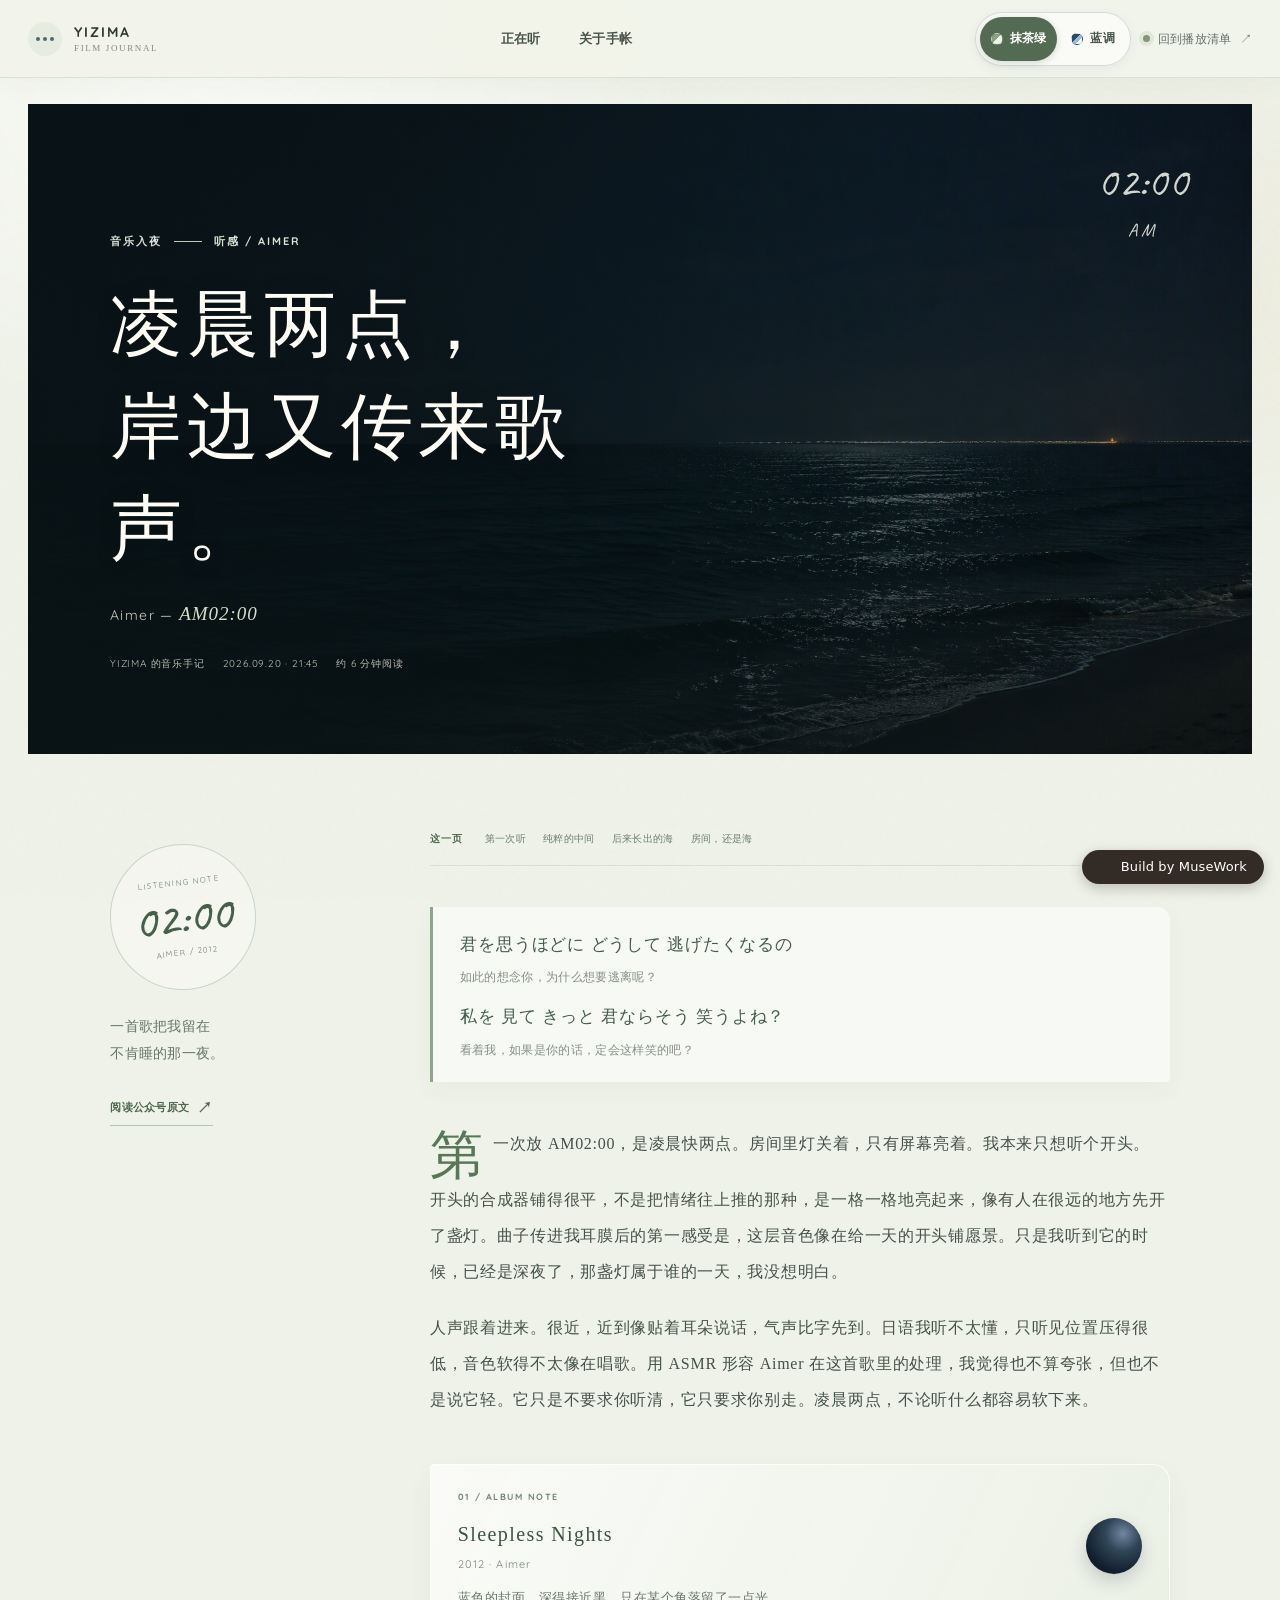
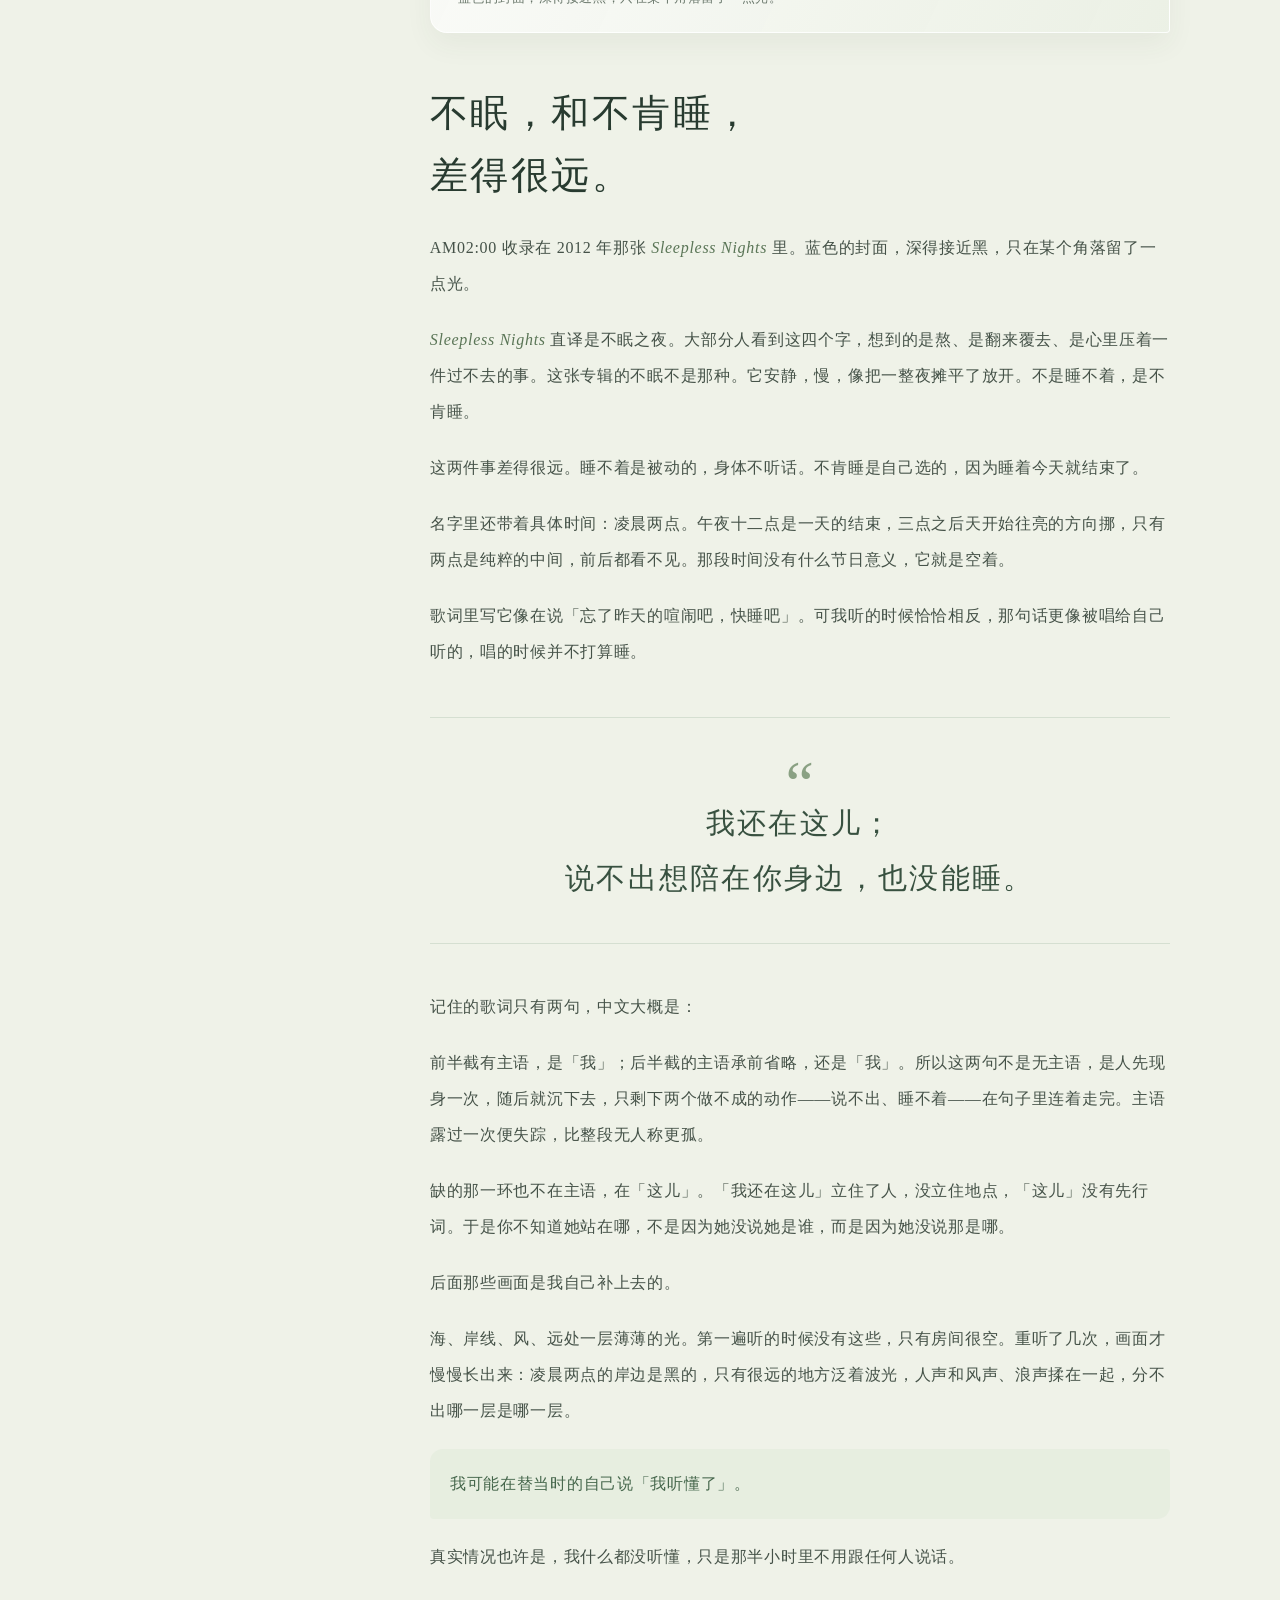
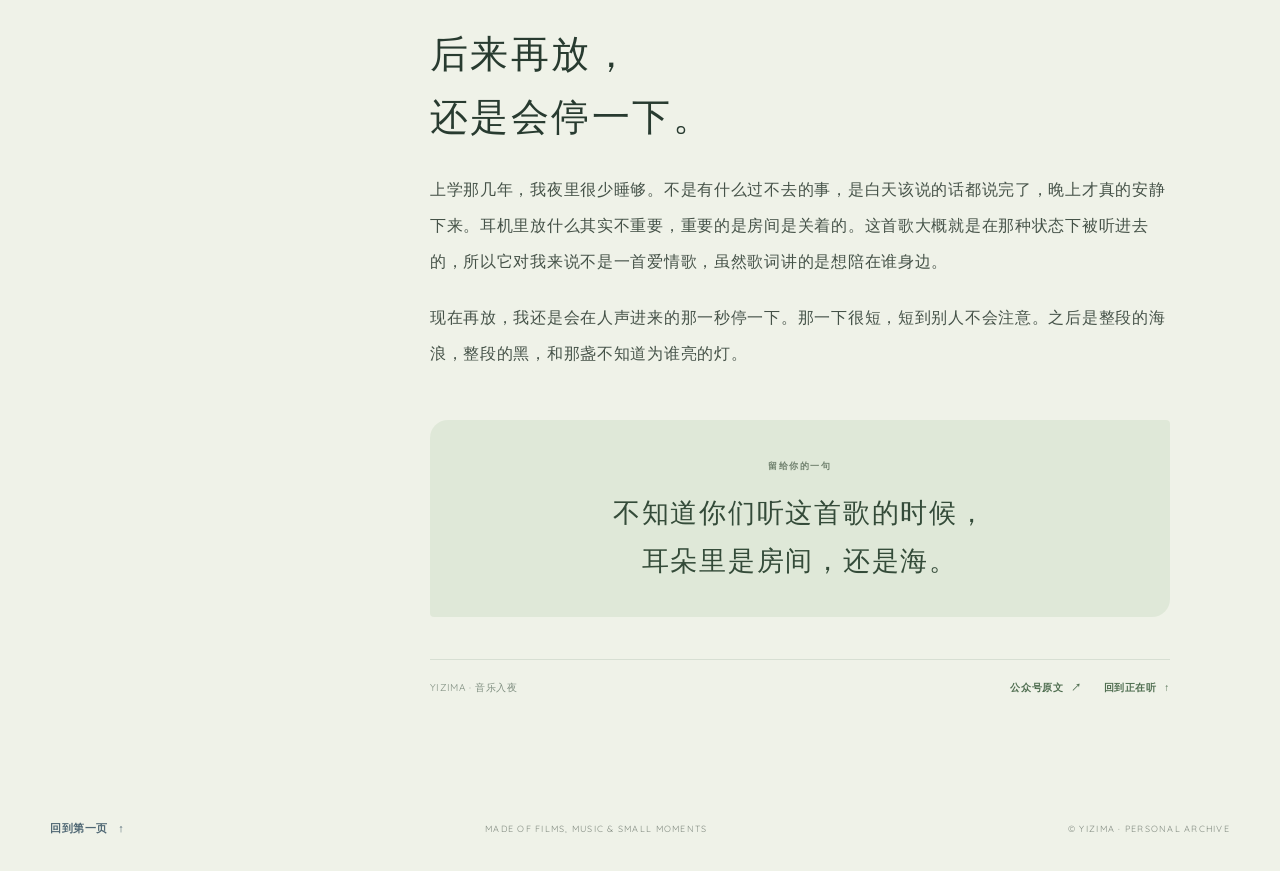
==== commit 0bc5d30f: "feat: add matcha and blue theme switch Co-authored-by: Muse https://museai.im/" ====
--- a/am02-00.html
+++ b/am02-00.html
@@ -4,6 +4,7 @@
   <meta charset="utf-8">
   <meta name="viewport" content="width=device-width, initial-scale=1">
   <meta name="theme-color" content="#172827">
+  <script>try{document.documentElement.dataset.theme=localStorage.getItem('yizima-theme')==='blue'?'blue':'matcha'}catch(e){document.documentElement.dataset.theme='matcha'}</script>
   <meta name="description" content="凌晨两点，岸边又传来歌声。关于 Aimer《AM02:00》、不肯睡的夜，和一段慢慢浮现的海岸。">
   <meta property="og:title" content="凌晨两点，岸边又传来歌声｜Yizima 的音乐手记">
   <meta property="og:description" content="第一次放 AM02:00，是凌晨快两点。房间里灯关着，只有屏幕亮着。">
@@ -16,6 +17,8 @@
   <link rel="stylesheet" href="theme-matcha.css?v=20261016093000">
   <link rel="stylesheet" href="journal-notes.css?v=20261016093000">
   <link rel="stylesheet" href="am02-00.css?v=20261016093000">
+  <link rel="stylesheet" href="theme-blue.css?v=20261018223000">
+  <script src="theme-toggle.js?v=20261018223000" defer></script>
 </head>
 <body class="music-essay-page">
   <a class="skip-link" href="#main">跳到正文</a>
@@ -29,7 +32,13 @@
       <a href="index.html#playlist">正在听</a>
       <a href="index.html#about">关于手帐</a>
     </nav>
-    <a class="header-note" href="index.html#playlist"><span class="status-dot"></span> 回到播放清单 <span aria-hidden="true">↗</span></a>
+    <div class="header-tools">
+      <div class="theme-switch" role="group" aria-label="选择页面色调">
+        <button type="button" data-theme-choice="matcha" aria-pressed="true"><span class="theme-swatch" aria-hidden="true"></span>抹茶绿</button>
+        <button type="button" data-theme-choice="blue" aria-pressed="false"><span class="theme-swatch" aria-hidden="true"></span>蓝调</button>
+      </div>
+      <a class="header-note" href="index.html#playlist"><span class="status-dot"></span> 回到播放清单 <span aria-hidden="true">↗</span></a>
+    </div>
   </header>
 
   <main id="main" class="essay-main">
--- a/styles.css
+++ b/styles.css
@@ -13,7 +13,7 @@
 .lightbox{position:fixed;inset:0;z-index:300;width:100%;height:100%;max-width:none;max-height:none;margin:0;padding:48px 82px;border:0;background:rgba(28,23,19,.94);color:#fff;place-items:center}.lightbox[open]{display:grid;grid-template-columns:48px minmax(0,1fr) 48px;gap:20px}.lightbox::backdrop{background:transparent}.lightbox figure{grid-column:2;grid-row:1;max-width:min(100%,1100px);margin:0;text-align:center}.lightbox figure img{max-width:100%;max-height:76vh;margin:auto;object-fit:contain;box-shadow:0 24px 75px rgba(0,0,0,.35)}.lightbox figcaption{padding-top:14px;color:#f4eadd;font-family:var(--serif);font-size:14px}.lightbox-close,.lightbox-prev,.lightbox-next{width:44px;height:44px;border:1px solid rgba(255,255,255,.35);border-radius:50%;background:rgba(255,255,255,.08);color:#fff;cursor:pointer}.lightbox-close{position:absolute;top:20px;right:22px;font-size:24px}.lightbox-prev{grid-column:1;grid-row:1}.lightbox-next{grid-column:3;grid-row:1}.lightbox-count{position:absolute;bottom:20px;left:50%;color:rgba(255,255,255,.65);font-size:11px;transform:translateX(-50%)}
 .reveal{opacity:0;transform:translateY(16px);transition:opacity .5s var(--ease),transform .5s var(--ease)}.reveal.is-visible{opacity:1;transform:none}
 @media(max-width:1020px){.wrap{width:min(100% - 44px,900px)}.site-header{padding-inline:22px}.header-note{display:none}.hero{min-height:590px;gap:15px}.hero-art{min-height:420px}.film-grid{grid-template-columns:repeat(2,minmax(0,1fr));gap:24px 20px}.film-card:nth-child(3n+2){transform:none}.film-card:nth-child(even){transform:translateY(18px)}.film-card:nth-child(even):hover{transform:translateY(14px)}.photo-strip{grid-template-columns:repeat(4,minmax(0,1fr));gap:12px}.section{padding-block:82px}.playlist-layout{gap:4%}}
-@media(max-width:720px){html{scroll-padding-top:110px}.wrap{width:calc(100% - 36px)}.site-header{min-height:104px;display:grid;grid-template-columns:1fr auto;gap:0 14px;padding:10px 18px}.brand{grid-column:1;grid-row:1}.main-nav{grid-column:1/-1;grid-row:2;gap:22px;overflow-x:auto;padding:6px 0 2px;scrollbar-width:none}.main-nav::-webkit-scrollbar{display:none}.main-nav a{font-size:12px}.hero{min-height:auto;grid-template-columns:1fr;gap:10px;padding-top:66px;padding-bottom:75px}.hero-copy{padding:0 2%}.hero h1{font-size:clamp(44px,11vw,64px)}.hero-intro{font-size:15px}.hero-footnote{margin-top:34px}.hero-art{min-height:320px;margin:0 2%}.hero-photo{inset:2% 4% 6% 11%}.hero-ticket{left:1%;bottom:2%;width:min(230px,65%);min-height:145px}.hero-ticket strong{font-size:21px}.hero-caption{right:0;top:9%}.hero-index{right:5%;bottom:5%}.scroll-cue{left:2%;bottom:25px}.section{padding-block:67px}.section-heading{align-items:flex-start;flex-direction:column;gap:10px;margin-bottom:22px}.section-aside{text-align:left}.section-kicker{flex-wrap:wrap;font-size:12px}.section-heading h2{font-size:38px}.filter-row{margin-right:-18px}.filter-chip{min-height:44px}.film-grid{gap:22px 13px}.film-meta{gap:8px;padding-top:10px}.film-meta h3{font-size:15px}.film-meta p{font-size:12px}.film-number{font-size:18px}.film-image-button::before{inset:6px}.film-tag{left:10px;top:10px;font-size:12px}.image-open{right:10px;bottom:10px;width:32px;height:32px;opacity:1;transform:none}.film-sprocket{gap:4px}.collection-note{margin-top:39px;font-size:12px;gap:8px}.note-rule{width:18px}.vlog-section{padding:67px 0 71px}.vlog-grid,.clip-grid{grid-template-columns:1fr;gap:20px}.vlog-caption{padding:12px 3px}.clip-section{padding-top:66px;padding-bottom:28px}.interlude{min-height:285px;padding-block:60px}.interlude-film{right:-1%;bottom:11%;opacity:.3}.photo-section{padding-top:10px}.photo-strip{grid-template-columns:repeat(2,minmax(0,1fr));gap:15px 13px}.photo-item{padding:6px 6px 23px}.photo-item span{right:7px;bottom:2px}.playlist-section{padding:68px 0}.playlist-layout{grid-template-columns:1fr;gap:24px}.playlist-copy h2{font-size:46px}.track-card{padding:17px 16px 14px}.about-section{grid-template-columns:1fr;gap:43px;padding-block:75px}.about-stamp{width:165px;justify-self:center}.about-stamp b{font-size:19px}.about-copy h2{font-size:42px}.site-footer{min-height:104px;flex-wrap:wrap;justify-content:center;align-content:center;gap:8px 18px;text-align:center}.site-footer p{order:3;width:100%}.lightbox{padding:60px 15px 70px}.lightbox[open]{grid-template-columns:38px minmax(0,1fr) 38px;gap:7px}.lightbox-prev,.lightbox-next,.lightbox-close{width:38px;height:38px}.lightbox figure img{max-height:67vh}#museUser{top:112px;right:10px}}
+@media(max-width:720px){html{scroll-padding-top:110px}.wrap{width:calc(100% - 36px)}.site-header{min-height:104px;display:grid;grid-template-columns:1fr auto;gap:0 14px;padding:10px 18px}.brand{grid-column:1;grid-row:1}.main-nav{grid-column:1/-1;grid-row:2;gap:22px;overflow-x:auto;padding:6px 0 2px;scrollbar-width:none}.main-nav::-webkit-scrollbar{display:none}.main-nav a{font-size:12px}.hero{min-height:auto;grid-template-columns:1fr;gap:10px;padding-top:66px;padding-bottom:75px}.hero-copy{padding:0 2%}.hero h1{font-size:clamp(44px,11vw,64px)}.hero-intro{font-size:15px}.hero-footnote{margin-top:34px}.hero-art{min-height:320px;margin:0 2%}.hero-photo{inset:2% 4% 6% 11%}.hero-ticket{left:1%;bottom:2%;width:min(230px,65%);min-height:145px}.hero-ticket strong{font-size:21px}.hero-caption{right:0;top:9%}.hero-index{right:5%;bottom:5%}.scroll-cue{left:2%;bottom:25px}.section{padding-block:67px}.section-heading{align-items:flex-start;flex-direction:column;gap:10px;margin-bottom:22px}.section-aside{text-align:left}.section-kicker{flex-wrap:wrap;font-size:12px}.section-heading h2{font-size:38px}.filter-row{margin-right:-18px}.filter-chip{min-height:44px}.film-grid{gap:22px 13px}.film-meta{gap:8px;padding-top:10px}.film-meta h3{font-size:15px}.film-meta p{font-size:12px}.film-number{font-size:18px}.film-image-button::before{inset:6px}.film-tag{left:10px;top:10px;font-size:12px}.image-open{right:10px;bottom:10px;width:32px;height:32px;opacity:1;transform:none}.film-sprocket{gap:4px}.collection-note{margin-top:39px;font-size:12px;gap:8px}.note-rule{width:18px}.vlog-section{padding:67px 0 71px}.vlog-grid,.clip-grid{grid-template-columns:1fr;gap:20px}.vlog-caption{padding:12px 3px}.clip-section{padding-top:66px;padding-bottom:28px}.interlude{min-height:285px;padding-block:60px}.interlude-film{right:-1%;bottom:11%;opacity:.3}.photo-section{padding-top:10px}.photo-strip{grid-template-columns:repeat(2,minmax(0,1fr));gap:15px 13px}.photo-item{padding:6px 6px 23px}.photo-item span{right:7px;bottom:2px}.playlist-section{padding:68px 0}.playlist-layout{grid-template-columns:1fr;gap:24px}.playlist-copy h2{font-size:46px}.track-card{padding:17px 16px 14px}.about-section{grid-template-columns:1fr;gap:43px;padding-block:75px}.about-stamp{width:165px;justify-self:center}.about-stamp b{font-size:19px}.about-copy h2{font-size:42px}.site-footer{min-height:104px;flex-wrap:wrap;justify-content:center;align-content:center;gap:8px 18px;text-align:center}.site-footer p{order:3;width:100%}.lightbox{padding:60px 15px 70px}.lightbox[open]{grid-template-columns:38px minmax(0,1fr) 38px;gap:7px}.lightbox-prev,.lightbox-next,.lightbox-close{width:38px;height:38px}.lightbox figure img{max-height:67vh}}
 @media(max-width:390px){.wrap{width:calc(100% - 28px)}.main-nav{gap:18px}.main-nav a{font-size:12px}.hero h1{font-size:43px}.film-grid{grid-template-columns:1fr;gap:23px}.film-card:nth-child(even){transform:none}.film-meta h3{font-size:17px}.photo-strip{gap:11px}.track-card{padding-inline:12px}.next-button{padding-inline:7px;font-size:12px}}
 @media(prefers-reduced-motion:reduce){*,*::before,*::after{scroll-behavior:auto!important;animation-duration:.01ms!important;animation-iteration-count:1!important;transition-duration:.01ms!important}.reveal{opacity:1;transform:none}}
 
--- a/theme-matcha.css
+++ b/theme-matcha.css
@@ -1,57 +1,59 @@
 /* Matcha theme override */
 
-:root{--paper:#f1f3e9;--paper-light:#fbfcf6;--paper-white:#fffef9;--ink:#25362b;--ink-soft:#405445;--muted:#68786a;--muted-light:#89958a;--line:#dce4d5;--line-dark:#c4d1be;--rust:#69865f;--rust-dark:#4e6d48;--rust-pale:#e3ebdc;--olive:#76906a;--shadow:0 18px 48px rgba(45,68,48,.10)}
+:root{--paper:#fff8ee;--paper-light:#fffdf8;--paper-white:#fffefa;--ink:#343440;--ink-soft:#4c4a56;--muted:#716c78;--muted-light:#817b87;--line:#e7dfd9;--line-dark:#d5cbc5;--rust:#bc716b;--rust-dark:#8f4f54;--rust-pale:#f3e4df;--olive:#5f7f8f;--shadow:0 18px 48px rgba(63,57,69,.10);--triad-coral:#bf7771;--triad-coral-ink:#874d50;--triad-yellow:#c3a05a;--triad-yellow-ink:#806324;--triad-blue:#7898b2;--triad-blue-ink:#496780;--triad-lilac:#9586a9;--triad-lilac-ink:#625474;--triad-mint:#86a698;--triad-mint-ink:#4e7063;--surface-cream:#fff6df;--surface-blush:#fbefed;--surface-blue:#edf4fa;--surface-lilac:#f3eef8;--surface-mint:#edf5ef;--surface-apricot:#fff1e6;--surface-sky:#eef2f8}
 body{background:var(--paper);color:var(--ink)}
-.site-header{background:rgba(241,243,233,.94);border-bottom:0;box-shadow:0 8px 24px rgba(45,68,48,.035)}
-.brand-mark{border:0;background:#e1ead9;transform:none}.brand-mark i{background:var(--rust-dark)}
-.main-nav a::after{display:none}.main-nav a:hover,.main-nav a:focus-visible{color:var(--rust-dark)}
-.status-dot{background:#7b9b68;box-shadow:0 0 0 4px rgba(123,155,104,.14)}
-.eyebrow,.section-kicker,.heading-period,.hero h1 em,.playlist-copy h2 em,.about-copy h2 em{color:var(--rust-dark)}
+.site-header{background:rgba(255,248,238,.94);border-bottom:1px solid rgba(213,203,197,.62);box-shadow:0 8px 24px rgba(63,57,69,.035)}
+.brand-mark{border:0;background:var(--surface-blue);transform:none}.brand-mark i{background:var(--triad-blue-ink)}
+.main-nav a::after{display:none}.main-nav a:hover,.main-nav a:focus-visible{color:var(--triad-blue-ink)}
+.status-dot{background:var(--triad-mint);box-shadow:0 0 0 4px rgba(134,166,152,.17)}
+.eyebrow{color:var(--triad-blue-ink)}.section-kicker{color:var(--triad-coral-ink)}.heading-period{color:var(--triad-yellow-ink)}.hero h1 em,.playlist-copy h2 em,.about-copy h2 em{color:var(--triad-coral-ink)}
 .eyebrow-line,.scroll-line{display:none}
-.button{border-radius:999px}.button-primary{background:var(--rust-dark)}.button-primary:hover{background:#3f5e3a}
-.text-link{border:0}.text-link span{color:var(--rust-dark)}
-.hero-photo{border-radius:20px;transform:rotate(1.3deg);box-shadow:0 22px 54px rgba(45,68,48,.15)}
+.button{border-radius:999px}.button-primary{background:var(--triad-blue-ink)}.button-primary:hover{background:#38566d}
+.text-link{border:0}.text-link span{color:var(--triad-coral-ink)}
+.hero-photo{border-radius:20px;transform:rotate(1.3deg);box-shadow:0 22px 54px rgba(74,91,113,.15)}
 .hero-photo::after{display:none}
-.hero-ticket{clip-path:none;border:0;border-radius:18px;background:#dce8d5;box-shadow:0 16px 34px rgba(45,68,48,.16);transform:rotate(-3deg)}
-.hero-ticket::before,.hero-ticket::after,.ticket-rule{display:none}.hero-ticket strong{color:#344d35}.ticket-top,.ticket-bottom{color:#647c5d}.ticket-top b{color:var(--rust-dark)}
-.stamp{border:0;background:#e2ebda;color:var(--rust-dark)}
+.hero-ticket{clip-path:none;border:1px solid rgba(191,119,113,.18);border-radius:18px;background:linear-gradient(135deg,#fff0e2,#f7e8e1 62%,#eeeaf4);box-shadow:0 16px 34px rgba(86,68,70,.13);transform:rotate(-3deg)}
+.hero-ticket::before,.hero-ticket::after,.ticket-rule{display:none}.hero-ticket strong{color:var(--triad-coral-ink)}.ticket-top,.ticket-bottom{color:#776875}.ticket-top b{color:var(--triad-yellow-ink)}
+.stamp{border:0;background:var(--surface-lilac);color:var(--triad-lilac-ink)}
 .section{padding-block:88px}.section-aside{color:var(--muted)}
 .filter-row{scrollbar-width:none}.filter-row::-webkit-scrollbar{display:none}
-.filter-chip{border:0;background:#e5ebdf;color:var(--ink-soft);border-radius:999px}.filter-chip:hover{background:#d8e4d1;border:0}
-.filter-chip.is-active{background:var(--rust-dark);color:white}.filter-chip span{color:var(--muted)}.filter-chip.is-active span{color:#e6efe1}
+.filter-chip{border:1px solid transparent;background:var(--surface-cream);color:var(--ink-soft);border-radius:999px}.filter-chip:nth-child(4n+2){background:var(--surface-blush)}.filter-chip:nth-child(4n+3){background:var(--surface-blue)}.filter-chip:nth-child(4n){background:var(--surface-lilac)}.filter-chip:hover{border-color:var(--triad-blue);background:#e4edf5}
+.filter-chip.is-active{background:var(--triad-blue-ink);color:white}.filter-chip span{color:var(--muted)}.filter-chip.is-active span{color:#e6eef5}
 .film-grid{gap:30px 24px}
-.film-card{overflow:hidden;padding:0 0 12px;background:var(--paper-light);border-radius:18px;box-shadow:0 10px 28px rgba(45,68,48,.07)}
+.film-card{overflow:hidden;padding:0 0 12px;background:var(--paper-light);border-radius:18px;box-shadow:0 10px 28px rgba(63,57,69,.07)}
+.film-card:nth-child(5n+1){background:linear-gradient(145deg,#fff8ed,#fffdf8 70%)}.film-card:nth-child(5n+2){background:linear-gradient(145deg,#f1f6fb,#fffdfa 76%)}.film-card:nth-child(5n+3){background:linear-gradient(145deg,#fbf0ef,#fffdfa 76%)}.film-card:nth-child(5n+4){background:linear-gradient(145deg,#f4eff8,#fffdfa 76%)}.film-card:nth-child(5n){background:linear-gradient(145deg,#eef5ef,#fffdfa 76%)}
 .film-card:nth-child(even){border-radius:4px}
 .film-card:nth-child(3n+2){transform:translateY(18px)}
 .film-card:nth-child(3n+2):hover{transform:translateY(14px)}
-.film-image-button{border-radius:0;background:#dfe7d8}
+.film-image-button{border-radius:0;background:var(--surface-blue)}
 .film-card:nth-child(odd) .film-image-button{border-radius:18px 18px 0 0}
 .film-card:nth-child(even) .film-image-button{border-radius:4px 4px 0 0}
 .film-image-button::before{display:none}
 .film-tag{left:14px;top:14px;padding:6px 10px;border-radius:999px;background:rgba(251,252,246,.94);color:var(--rust-dark);letter-spacing:.08em}
-.image-open{border:0;background:rgba(37,54,43,.64)}
-.film-meta{padding:14px 16px 0}.film-number{color:var(--rust-dark)}.film-meta h3{color:var(--ink)}
+.image-open{border:0;background:rgba(53,72,91,.72)}
+.film-meta{padding:14px 16px 0}.film-number{color:var(--triad-coral-ink)}.film-meta h3{color:var(--ink)}
 .film-sprocket{display:none}.collection-note{margin-top:48px;color:var(--muted)}.note-rule{display:none}
-.vlog-section{background:#dfe8d9;color:var(--ink)}
-.section-heading-light .section-kicker{color:var(--rust-dark)}.section-heading-light .section-kicker span,.section-heading-light .section-aside{color:var(--muted)}.section-heading-light h2{color:var(--ink)}
-.vlog-card{overflow:hidden;padding:10px;background:var(--paper-light);border-radius:20px;box-shadow:0 16px 38px rgba(45,68,48,.10)}
+.vlog-section{background:linear-gradient(115deg,#f7edf0 0%,#f5eef8 50%,#eef3fa 100%);color:var(--ink)}
+.section-heading-light .section-kicker{color:var(--triad-lilac-ink)}.section-heading-light .section-kicker span,.section-heading-light .section-aside{color:var(--muted)}.section-heading-light h2{color:var(--triad-blue-ink)}
+.vlog-card{overflow:hidden;padding:10px;background:rgba(255,253,250,.88);border:1px solid rgba(255,255,255,.85);border-radius:20px;box-shadow:0 16px 38px rgba(91,73,97,.10)}
 .vlog-card:nth-child(even){border-radius:4px}
-.vlog-frame{padding:0;border:0;background:transparent;box-shadow:none}.vlog-frame::before{display:none}.vlog-frame video{border-radius:12px;background:#dce5d6}.vlog-card:nth-child(even) .vlog-frame video{border-radius:2px}
-.frame-label{left:12px;top:12px;padding:6px 9px;border-radius:999px;background:rgba(37,54,43,.72);color:white;letter-spacing:.1em}
-.vlog-caption{padding:14px 8px 5px}.vlog-number,.vlog-arrow{color:var(--rust-dark)}.vlog-caption h3{color:var(--ink)}.vlog-caption p{color:var(--muted)}
-.clip-card{overflow:hidden;padding:10px;background:var(--paper-light);border-radius:18px;box-shadow:0 12px 30px rgba(45,68,48,.08)}.clip-card:nth-child(even){border-radius:4px}
+.vlog-frame{padding:0;border:0;background:transparent;box-shadow:none}.vlog-frame::before{display:none}.vlog-frame video{border-radius:12px;background:#e7edf4}.vlog-card:nth-child(even) .vlog-frame video{border-radius:2px}
+.frame-label{left:12px;top:12px;padding:6px 9px;border-radius:999px;background:rgba(58,70,88,.78);color:white;letter-spacing:.1em}
+.vlog-caption{padding:14px 8px 5px}.vlog-number,.vlog-arrow{color:var(--triad-lilac-ink)}.vlog-caption h3{color:var(--ink)}.vlog-caption p{color:var(--muted)}
+.clip-card{overflow:hidden;padding:10px;background:linear-gradient(145deg,#fff2e7,#fffdfa 72%);border:1px solid rgba(223,192,165,.32);border-radius:18px;box-shadow:0 12px 30px rgba(106,79,59,.08)}.clip-card:nth-child(even){border-radius:4px}
 .clip-frame{overflow:hidden;border-radius:12px}.clip-card:nth-child(even) .clip-frame{border-radius:2px}
-.clip-caption{padding:13px 8px 4px}.clip-caption>span{color:var(--rust-dark)}.clip-caption h3{color:var(--ink)}
-.interlude{border:0}.interlude-mark{color:#8da27f}.interlude-film{opacity:.3}
-.photo-item{overflow:hidden;padding:0 0 25px;background:var(--paper-light);border-radius:16px;box-shadow:0 8px 24px rgba(45,68,48,.08)}
-.photo-item:nth-child(even){border-radius:3px}.photo-item img{border-radius:0;background:#dfe7d8}.photo-item span{right:12px;bottom:5px;color:var(--muted)}
-.playlist-section{background:#e2eadc}.track-card{padding:20px 22px 16px;border:0;border-radius:20px;background:var(--paper-light);box-shadow:0 16px 40px rgba(45,68,48,.10)}
-.track-card-head{border:0}.track-row{margin:3px 0;padding:7px 10px;border:0;border-radius:12px}.track-row:nth-child(even){border-radius:3px}.track-row:hover,.track-row.is-selected{background:#e5eddf}
-.track-index,.track-action,.vinyl-icon{color:var(--rust-dark)}.play-button{background:var(--rust-dark)}.next-button{border:0;border-radius:999px;background:#e5eddf;color:var(--ink-soft)}
-.about-stamp{border:0;outline:0;border-radius:50%;background:#e0e9d9;color:var(--rust-dark)}
-.site-footer{border:0}.back-top{color:var(--rust-dark)}
-.lightbox{background:rgba(27,43,31,.95)}
-.film-image-button.image-unavailable{background:#dfe7d8;border-radius:16px}
+.clip-caption{padding:13px 8px 4px}.clip-caption>span{color:var(--triad-coral-ink)}.clip-caption h3{color:var(--ink)}
+.interlude{border:0}.interlude-mark{color:var(--triad-coral)}.interlude-film{opacity:.3}
+.photo-item{overflow:hidden;padding:0 0 25px;background:var(--paper-light);border-radius:16px;box-shadow:0 8px 24px rgba(74,91,113,.08)}
+.photo-item:nth-child(4n+1){background:#fff6df}.photo-item:nth-child(4n+2){background:#edf4fa}.photo-item:nth-child(4n+3){background:#fbefed}.photo-item:nth-child(4n){background:#f3eef8}
+.photo-item:nth-child(even){border-radius:3px}.photo-item img{border-radius:0;background:#edf4fa}.photo-item span{right:12px;bottom:5px;color:var(--triad-blue-ink)}
+.playlist-section{background:linear-gradient(118deg,#fff3e7 0%,#f7eff4 47%,#edf3fa 100%)}.track-card{padding:20px 22px 16px;border:1px solid rgba(255,255,255,.88);border-radius:20px;background:rgba(255,253,250,.88);box-shadow:0 16px 40px rgba(74,77,104,.10)}
+.track-card-head{border:0}.track-row{margin:3px 0;padding:7px 10px;border:0;border-radius:12px}.track-row:nth-child(even){border-radius:3px}.track-row:hover,.track-row.is-selected{background:#edf3fa}
+.track-index,.track-action,.vinyl-icon{color:var(--triad-blue-ink)}.play-button{background:var(--triad-coral-ink)}.next-button{border:0;border-radius:999px;background:#f7ebdf;color:var(--ink-soft)}
+.about-stamp{border:0;outline:0;border-radius:50%;background:#fff2cd;color:var(--triad-yellow-ink)}
+.site-footer{border:0}.back-top{color:var(--triad-blue-ink)}
+.lightbox{background:rgba(45,48,62,.95)}
+.film-image-button.image-unavailable{background:var(--surface-blue);border-radius:16px}
 @media(max-width:1020px){.film-card:nth-child(3n+2){transform:none}.film-card:nth-child(even){transform:translateY(16px)}.film-card:nth-child(even):hover{transform:translateY(12px)}}
 @media(max-width:720px){.section{padding-block:67px}.film-card{padding-bottom:10px}.film-card:nth-child(3n+2){transform:none}.film-card:nth-child(even){transform:translateY(12px)}.film-card:nth-child(even):hover{transform:translateY(8px)}.film-meta{padding:10px 11px 0}.vlog-card,.clip-card{padding:8px}.track-card{padding:17px 14px 14px}.photo-item{padding-bottom:24px}}
 @media(max-width:390px){.film-card:nth-child(even){transform:none}}
@@ -78,7 +80,7 @@
   top: calc(100% + 7px);
   width: 2px;
   height: clamp(22px, 3.6vw, 46px);
-  background: linear-gradient(to bottom, var(--olive), rgba(118,144,106,.12));
+  background: linear-gradient(to bottom, var(--triad-blue), rgba(120,152,178,.12));
   transform: rotate(5deg);
   transform-origin: top;
 }
@@ -91,7 +93,7 @@
   bottom: -.16em;
   width: min(74%, 190px);
   height: 8px;
-  border-bottom: 2px solid rgba(105,134,95,.58);
+  border-bottom: 2px solid rgba(191,119,113,.5);
   border-radius: 50%;
   transform: rotate(-2deg);
 }
@@ -106,3 +108,70 @@
 @media (prefers-reduced-motion: reduce) {
   .section-heading h2::after, .playlist-copy h2::after, .about-copy h2::after { transform:none; }
 }
+
+/* Keep floating utilities out of the reading and card-action areas. */
+#museUser{position:static;top:auto;right:auto;z-index:auto;display:flex;flex:none;align-items:center;gap:8px;margin-left:auto;padding:5px 9px 5px 12px;border:1px solid var(--line);border-radius:999px;background:rgba(255,255,255,.62);box-shadow:none;color:var(--ink-soft);font-size:11px;line-height:1.3}
+#museUser[hidden]{display:none!important}
+#museUser button{min-height:32px;padding:4px 7px;border:0;border-left:1px solid var(--line);background:transparent;color:var(--rust-dark);font-size:11px;cursor:pointer}
+.film-details[open] .film-expand{position:relative;z-index:2}
+.film-details[open]~.film-teaser{position:relative;z-index:1}
+.film-entry:has(.film-details[open]){z-index:5}
+.film-entry:has(.film-details[open])~.film-entry{z-index:0}
+body:has(.film-details[open]) .muse-badge{opacity:0;pointer-events:none}
+#films-title{color:var(--triad-coral-ink)}
+#clips-title{color:var(--triad-yellow-ink)}
+#photos-title{color:var(--triad-blue-ink)}
+#playlist-title{color:var(--triad-lilac-ink)}
+#about-title{color:var(--triad-mint-ink)}
+#clips .section-kicker{color:var(--triad-blue-ink)}
+#photos .section-kicker{color:var(--triad-mint-ink)}
+#playlist .section-kicker{color:var(--triad-lilac-ink)}
+#about .section-kicker{color:var(--triad-yellow-ink)}
+.guestbook-heading .section-kicker{color:#f2d694}
+#films,.clip-section,.photo-section,.about-section{width:100%;margin-inline:0;padding-inline:max(28px,calc((100vw - 1180px)/2));}
+#films{background:linear-gradient(112deg,#fff6df 0%,#fff9f1 48%,#fbefed 100%)}
+.clip-section{background:linear-gradient(112deg,#edf4fa 0%,#f3eef8 56%,#fff8ee 100%)}
+.photo-section{background:linear-gradient(112deg,#f3eef8 0%,#fbefed 52%,#fff6df 100%)}
+.about-section{background:linear-gradient(112deg,#edf5ef 0%,#f3eef8 58%,#fff6df 100%)}
+@media(max-width:1020px){#films,.clip-section,.photo-section,.about-section{padding-inline:max(22px,calc((100vw - 900px)/2))}}
+@media(max-width:720px){#films,.clip-section,.photo-section,.about-section{padding-inline:18px}}
+@media(max-width:390px){#films,.clip-section,.photo-section,.about-section{padding-inline:14px}}
+@media(max-width:1020px){.site-header{display:grid;grid-template-columns:1fr auto;row-gap:8px;padding:10px 22px}.brand{grid-column:1;grid-row:1}.main-nav{grid-column:1/-1;grid-row:2;flex-wrap:wrap;justify-content:center;gap:clamp(12px,2vw,24px)}#museUser{grid-column:2;grid-row:1;justify-self:end;margin-left:0}}
+@media(max-width:720px){.site-header{display:grid;grid-template-columns:1fr auto;gap:0 14px;padding:10px 18px}#museUser{grid-column:2;grid-row:1;justify-self:end;margin-left:0;padding:4px 7px 4px 9px;font-size:10px}#museUser button{min-height:34px}}
+
+/* LOFI art direction: matcha paper first, film accents only in small details. */
+:root{
+  --paper:#f1f3e9;--paper-light:#fbfcf6;--paper-white:#fffef9;
+  --ink:#303a33;--ink-soft:#48544b;--muted:#667168;--muted-light:#828b81;
+  --line:#dce3d5;--line-dark:#c4cebd;
+  --rust:#75896c;--rust-dark:#536b52;--rust-pale:#e5ecdf;--olive:#72836a;
+  --shadow:0 18px 48px rgba(49,65,51,.10);
+  --triad-coral:#ad7666;--triad-coral-ink:#805749;
+  --triad-yellow:#aa925d;--triad-yellow-ink:#75613c;
+  --triad-blue:#718995;--triad-blue-ink:#506874;
+  --triad-lilac:#827d88;--triad-lilac-ink:#625e68;
+  --triad-mint:#789078;--triad-mint-ink:#506851;
+  --surface-cream:#f8f5e9;--surface-blush:#f5eeea;--surface-blue:#edf1ef;
+  --surface-lilac:#f1f0ee;--surface-mint:#eaf0e6;--surface-apricot:#f7efe3;--surface-sky:#edf1ef;
+}
+body{background:linear-gradient(180deg,#f2f4ea 0%,#f6f3e9 42%,#f0f3e9 100%);color:var(--ink)}
+.site-header{background:rgba(242,244,234,.94);border-bottom:1px solid rgba(196,206,189,.5);box-shadow:0 8px 24px rgba(49,65,51,.035)}
+.brand-mark{background:#e6ecdf}.brand-mark i,.main-nav a:hover,.main-nav a:focus-visible{color:var(--rust-dark)}
+.status-dot{background:#829779;box-shadow:0 0 0 4px rgba(130,151,121,.14)}
+.eyebrow,.section-kicker,#films-title,#clips-title,#photos-title,#playlist-title,#about-title{color:var(--rust-dark)}
+.section-heading-light h2{color:var(--rust-dark)}
+.heading-period,.hero h1 em,.playlist-copy h2 em,.about-copy h2 em{color:var(--triad-coral-ink)}
+.button-primary{background:var(--rust-dark)}.button-primary:hover{background:#435b45}
+.hero-ticket{background:linear-gradient(135deg,#edf1e4,#f5f0e4 70%,#f2ebe3);border-color:rgba(130,151,121,.2);box-shadow:0 16px 34px rgba(49,65,51,.12)}
+.hero-ticket strong{color:#435b45}.ticket-top,.ticket-bottom{color:#687365}.ticket-top b{color:var(--triad-coral-ink)}
+.hero-photo{box-shadow:0 22px 54px rgba(49,65,51,.14)}
+.filter-chip,.filter-chip:nth-child(n){background:rgba(251,252,246,.72);color:var(--ink-soft);border-color:transparent}
+.filter-chip:nth-child(3n+2){background:rgba(237,241,234,.9)}.filter-chip:nth-child(3n){background:rgba(248,245,233,.9)}
+.filter-chip:hover{border-color:#9aaa92;background:#e7ede1}.filter-chip.is-active{background:#536b52;color:#fff}
+.film-meta h3,.film-detail-body .film-synopsis,.film-teaser{color:var(--ink)}
+.film-tag{color:#536b52;background:rgba(248,250,243,.94)}
+.image-open{background:rgba(53,69,54,.66)}
+.play-button{background:var(--rust-dark)}.next-button{background:#e8ede3;color:var(--ink-soft)}
+.track-index,.track-action,.vinyl-icon{color:var(--triad-blue-ink)}
+.about-stamp{background:#e8ede0;color:var(--rust-dark)}
+.lightbox{background:rgba(31,42,34,.94)}
--- a/journal-notes.css
+++ b/journal-notes.css
@@ -156,3 +156,86 @@
 .film-detail-body{position:relative;z-index:1;margin-top:2px;padding:12px 14px 10px;border-radius:14px;background:rgba(255,255,255,.55);box-shadow:var(--elev-1)}
 @media(max-width:560px){.film-viewer{transform:none;padding:6px}.film-stills-scroll{margin:-12px 8px 0}.film-entry:hover{transform:none}}
 @media(prefers-reduced-motion:reduce){.film-entry,.film-viewer,.film-stills-scroll .film-still,.film-expand{transition:none}}
+
+/* Collapsed cards lead with the cover and a concise handwritten-style teaser. */
+.film-teaser{margin:0 0 12px;padding:11px 13px;border-left:3px solid #8da27f;border-radius:3px 11px 11px 3px;background:rgba(255,255,255,.54);color:var(--ink-soft);font-family:var(--serif);font-size:13px;line-height:1.9;letter-spacing:.025em}
+.film-details{border:0}
+.film-expand{min-height:46px;padding:8px 12px;border:1px solid rgba(255,255,255,.76);border-radius:12px;background:rgba(255,255,255,.58);color:var(--rust-dark);transition:background .22s,box-shadow .22s var(--ease),transform .22s var(--ease)}
+.film-expand:hover,.film-details[open] .film-expand{background:rgba(255,255,255,.84);box-shadow:var(--elev-2)}
+.film-detail-body{margin-top:10px;padding:12px 14px 14px}
+.film-detail-body .film-stills-title{margin:0 0 7px;font-size:12px;letter-spacing:.04em}
+.film-detail-body .film-stills-scroll{margin:0 0 14px;padding:8px 10px 9px}
+.film-detail-body .film-synopsis{margin:4px 0 12px;padding:11px 13px;border-radius:10px;background:rgba(255,255,255,.62)}
+@media(max-width:800px){.film-teaser{font-size:13px}}
+@media(max-width:560px){.film-teaser{margin:0 2px 10px;padding:10px 12px;font-size:13px;line-height:1.85}.film-detail-body{padding:11px 10px 12px}.film-detail-body .film-stills-scroll{margin:0 0 12px;padding:7px 8px}.film-expand{min-height:46px}}
+@media(prefers-reduced-motion:reduce){.film-expand{transition:none}}
+
+/* Primary triad translated into quiet journal-paper tints; hierarchy stays in ink. */
+:root{
+  --note-coral:#9a5b57;--note-coral-wash:rgba(251,231,226,.9);
+  --note-blue:#4e708a;--note-blue-wash:rgba(231,240,248,.92);
+  --note-ochre:#806324;--note-ochre-wash:rgba(250,241,211,.94);
+  --note-lilac:#625474;--note-lilac-wash:rgba(241,234,248,.94);
+  --note-teal:#4e7063;--note-teal-wash:rgba(232,242,234,.94);
+  --note-rose:#87536b;--note-rose-wash:rgba(248,232,238,.94);
+  --elev-1:0 1px 3px rgba(63,57,69,.09);--elev-2:0 4px 10px rgba(63,57,69,.09);--elev-3:0 12px 26px rgba(63,57,69,.12);--elev-4:0 22px 48px rgba(63,57,69,.15);
+}
+.film-entry{box-shadow:8px 10px 0 -2px #f7eadb,8px 10px 0 -1px rgba(191,119,113,.13),16px 19px 0 -5px #e7edf4,16px 19px 0 -4px rgba(120,152,178,.12),0 20px 44px rgba(63,57,69,.11)}
+.film-entry:hover,.film-entry:focus-within{box-shadow:10px 13px 0 -2px #f7eadb,10px 13px 0 -1px rgba(191,119,113,.15),20px 24px 0 -5px #e7edf4,20px 24px 0 -4px rgba(120,152,178,.14),0 28px 58px rgba(63,57,69,.15)}
+.film-entry:nth-child(5n+1){background:linear-gradient(120deg,rgba(255,246,223,.92),rgba(255,253,248,.86) 72%)}
+.film-entry:nth-child(5n+2){background:linear-gradient(120deg,rgba(237,244,250,.96),rgba(255,253,248,.86) 72%)}
+.film-entry:nth-child(5n+3){background:linear-gradient(120deg,rgba(251,239,237,.96),rgba(255,253,248,.86) 72%)}
+.film-entry:nth-child(5n+4){background:linear-gradient(120deg,rgba(243,238,248,.96),rgba(255,253,248,.86) 72%)}
+.film-entry:nth-child(5n){background:linear-gradient(120deg,rgba(237,245,239,.96),rgba(255,253,248,.86) 72%)}
+.film-teaser{border-left-color:var(--triad-blue);background:rgba(255,253,248,.74)}
+.film-still.is-selected{border-color:var(--triad-coral-ink)!important;box-shadow:var(--elev-3),0 0 0 2px rgba(191,119,113,.25)!important}
+.film-detail-body{background:rgba(255,253,248,.74)}
+.vlog-section{background:linear-gradient(115deg,#f7edf0 0%,#f5eef8 50%,#eef3fa 100%);color:var(--ink)}
+.section-heading-light .section-kicker{color:var(--triad-lilac-ink)}
+.section-heading-light .section-kicker span,.section-heading-light .section-aside{color:var(--muted)}
+.section-heading-light h2{color:var(--triad-blue-ink)}
+.vlog-card{background:rgba(255,253,250,.88);border:1px solid rgba(255,255,255,.85);box-shadow:0 16px 38px rgba(91,73,97,.10)}
+.vlog-caption h3{color:var(--ink)}.vlog-caption p{color:var(--muted)}
+.playlist-section{background:linear-gradient(118deg,#fff3e7 0%,#f7eff4 47%,#edf3fa 100%)}
+.track-card{background:rgba(255,253,250,.9);border:1px solid rgba(255,255,255,.9)}
+.track-row:hover,.track-row.is-selected{background:#edf3fa}
+.filter-chip{background:rgba(255,246,223,.8);backdrop-filter:blur(10px);-webkit-backdrop-filter:blur(10px)}
+.filter-chip:nth-child(4n+2){background:rgba(251,239,237,.84)}.filter-chip:nth-child(4n+3){background:rgba(237,244,250,.88)}.filter-chip:nth-child(4n){background:rgba(243,238,248,.86)}
+.filter-chip.is-active{background:var(--triad-blue-ink);backdrop-filter:none}
+
+/* Lofi palette override: paper and matcha stay continuous across the journal. */
+:root{
+  --note-coral:#805749;--note-coral-wash:rgba(243,232,222,.82);
+  --note-blue:#506874;--note-blue-wash:rgba(232,239,237,.84);
+  --note-ochre:#75613c;--note-ochre-wash:rgba(244,239,220,.88);
+  --note-lilac:#625e68;--note-lilac-wash:rgba(239,237,233,.86);
+  --note-teal:#506851;--note-teal-wash:rgba(232,239,225,.88);
+  --note-rose:#805965;--note-rose-wash:rgba(243,232,232,.86);
+  --elev-1:0 1px 3px rgba(49,65,51,.08);--elev-2:0 4px 10px rgba(49,65,51,.08);--elev-3:0 12px 26px rgba(49,65,51,.11);--elev-4:0 22px 48px rgba(49,65,51,.14);
+}
+.film-entry{box-shadow:8px 10px 0 -2px #e9efe3,8px 10px 0 -1px rgba(83,107,82,.12),16px 19px 0 -5px #e4eae0,16px 19px 0 -4px rgba(113,137,149,.08),0 20px 44px rgba(49,65,51,.10)}
+.film-entry:hover,.film-entry:focus-within{box-shadow:10px 13px 0 -2px #e9efe3,10px 13px 0 -1px rgba(83,107,82,.14),20px 24px 0 -5px #e4eae0,20px 24px 0 -4px rgba(113,137,149,.10),0 28px 58px rgba(49,65,51,.13)}
+.film-entry:nth-child(5n+1){background:linear-gradient(120deg,rgba(239,243,231,.94),rgba(251,252,246,.88) 72%)}
+.film-entry:nth-child(5n+2){background:linear-gradient(120deg,rgba(235,241,238,.95),rgba(251,252,246,.88) 72%)}
+.film-entry:nth-child(5n+3){background:linear-gradient(120deg,rgba(247,242,232,.95),rgba(251,252,246,.88) 72%)}
+.film-entry:nth-child(5n+4){background:linear-gradient(120deg,rgba(239,239,233,.95),rgba(251,252,246,.88) 72%)}
+.film-entry:nth-child(5n){background:linear-gradient(120deg,rgba(233,240,229,.96),rgba(251,252,246,.88) 72%)}
+.film-teaser{border-left-color:#829779;background:rgba(251,252,246,.72)}
+.film-detail-body{background:rgba(251,252,246,.76)}
+.film-still.is-selected{border-color:var(--rust-dark)!important;box-shadow:var(--elev-3),0 0 0 2px rgba(83,107,82,.22)!important}
+.vlog-section{background:linear-gradient(115deg,#e9eee5 0%,#eef0e9 52%,#e8eeea 100%);color:var(--ink)}
+.section-heading-light .section-kicker,.section-heading-light h2{color:var(--rust-dark)}
+.section-heading-light .section-kicker span,.section-heading-light .section-aside{color:var(--muted)}
+.vlog-card{background:rgba(251,252,246,.88);border:1px solid rgba(255,255,255,.82);box-shadow:0 16px 38px rgba(49,65,51,.09)}
+.vlog-caption h3{color:var(--ink)}.vlog-caption p{color:var(--muted)}
+.playlist-section{background:linear-gradient(118deg,#f2f1e6 0%,#edf1e8 48%,#eaf0ed 100%)}
+.track-card{background:rgba(251,252,246,.9);border:1px solid rgba(255,255,255,.88)}
+.track-row:hover,.track-row.is-selected{background:#e8eee5}
+.filter-chip,.filter-chip:nth-child(n){background:rgba(251,252,246,.72)}
+.filter-chip:nth-child(3n+2){background:rgba(237,241,234,.9)}.filter-chip:nth-child(3n){background:rgba(248,245,233,.9)}
+.filter-chip.is-active{background:#536b52}
+#films,#clips-title,#photos-title,#playlist-title,#about-title{color:var(--rust-dark)}
+#films{background:linear-gradient(112deg,#eff3e8 0%,#f4f3e9 52%,#f3eee9 100%)}
+.clip-section{background:linear-gradient(112deg,#edf1ed 0%,#f1f0ea 56%,#f5f1e8 100%)}
+.photo-section{background:linear-gradient(112deg,#eef1e8 0%,#f3f0e8 52%,#edf1eb 100%)}
+.about-section{background:linear-gradient(112deg,#e9efe5 0%,#f1f1e8 58%,#f3efe3 100%)}
--- a/theme-blue.css
+++ b/theme-blue.css
@@ -0,0 +1,252 @@
+/* Cool film-paper palette: deep navy ink, soft mist-blue surfaces, quiet white. */
+:root[data-theme="blue"] {
+  color-scheme: light;
+  --paper: #edf3f8;
+  --paper-light: #f7fafd;
+  --paper-white: #ffffff;
+  --ink: #26384c;
+  --ink-soft: #40566c;
+  --muted: #61758a;
+  --muted-light: #7c8fa2;
+  --line: #d8e3ed;
+  --line-dark: #bdcddd;
+  --rust: #416b91;
+  --rust-dark: #254c72;
+  --rust-pale: #dce9f3;
+  --olive: #587991;
+  --shadow: 0 18px 48px rgba(37, 69, 99, .11);
+  --triad-coral: #9b7480;
+  --triad-coral-ink: #71505e;
+  --triad-yellow: #a18c61;
+  --triad-yellow-ink: #70603e;
+  --triad-blue: #6f92b2;
+  --triad-blue-ink: #3e6485;
+  --triad-lilac: #7e83a0;
+  --triad-lilac-ink: #555d7b;
+  --triad-mint: #73918d;
+  --triad-mint-ink: #4c6b69;
+  --surface-cream: #f7f7f2;
+  --surface-blush: #f5eff1;
+  --surface-blue: #e6eff7;
+  --surface-lilac: #eef0f7;
+  --surface-mint: #e9f1f2;
+  --surface-apricot: #f5f0eb;
+  --surface-sky: #eaf2f8;
+  --note-coral: #8d6271;
+  --note-coral-wash: rgba(240, 229, 233, .9);
+  --note-blue: #3e6485;
+  --note-blue-wash: rgba(222, 235, 246, .92);
+  --note-ochre: #847044;
+  --note-ochre-wash: rgba(242, 238, 222, .92);
+  --note-lilac: #5f6485;
+  --note-lilac-wash: rgba(232, 234, 244, .92);
+  --note-teal: #456e78;
+  --note-teal-wash: rgba(222, 237, 239, .92);
+  --note-rose: #875b72;
+  --note-rose-wash: rgba(243, 230, 237, .92);
+  --elev-1: 0 1px 3px rgba(37, 69, 99, .10);
+  --elev-2: 0 4px 10px rgba(37, 69, 99, .11);
+  --elev-3: 0 12px 26px rgba(37, 69, 99, .14);
+  --elev-4: 0 22px 48px rgba(37, 69, 99, .18);
+}
+
+:root[data-theme="blue"] body {
+  background: linear-gradient(180deg, #edf3f8 0%, #f5f8fb 44%, #eef4f8 100%);
+  color: var(--ink);
+}
+:root[data-theme="blue"] body::before {
+  background: radial-gradient(ellipse at 16% 5%, rgba(255,255,255,.78), transparent 34%), radial-gradient(ellipse at 88% 32%, rgba(174,201,222,.18), transparent 30%);
+}
+:root[data-theme="blue"] ::selection { background: #c8dced; color: #20364d; }
+:root[data-theme="blue"] button:focus-visible,
+:root[data-theme="blue"] a:focus-visible { outline-color: #315c82; }
+:root[data-theme="blue"] .skip-link { border-color: #315c82; }
+:root[data-theme="blue"] .site-header {
+  background: rgba(242, 247, 251, .94);
+  border-bottom-color: rgba(189, 205, 221, .62);
+  box-shadow: 0 8px 24px rgba(37, 69, 99, .045);
+}
+:root[data-theme="blue"] .brand-mark { background: #e2edf5; }
+:root[data-theme="blue"] .brand-mark i { background: var(--rust-dark); }
+:root[data-theme="blue"] .main-nav a:hover,
+:root[data-theme="blue"] .main-nav a:focus-visible { color: var(--rust-dark); }
+:root[data-theme="blue"] .status-dot { background: #789bb6; box-shadow: 0 0 0 4px rgba(120,155,182,.16); }
+:root[data-theme="blue"] .hero-ticket {
+  border-color: rgba(111, 146, 178, .26);
+  background: linear-gradient(135deg, #e7f0f7, #f8fafb 70%, #e8edf5);
+  box-shadow: 0 16px 34px rgba(37, 69, 99, .14);
+}
+:root[data-theme="blue"] .hero-ticket strong { color: #254c72; }
+:root[data-theme="blue"] .ticket-top,
+:root[data-theme="blue"] .ticket-bottom { color: #60758a; }
+:root[data-theme="blue"] .hero-photo { box-shadow: 0 22px 54px rgba(37, 69, 99, .16); }
+:root[data-theme="blue"] .stamp { background: var(--surface-blue); color: var(--rust-dark); }
+:root[data-theme="blue"] .button-primary { background: var(--rust-dark); }
+:root[data-theme="blue"] .button-primary:hover { background: #193b5d; }
+:root[data-theme="blue"] .filter-chip,
+:root[data-theme="blue"] .filter-chip:nth-child(n) { background: rgba(255,255,255,.7); color: var(--ink-soft); }
+:root[data-theme="blue"] .filter-chip:nth-child(3n+2) { background: rgba(229,239,247,.88); }
+:root[data-theme="blue"] .filter-chip:nth-child(3n) { background: rgba(241,244,248,.92); }
+:root[data-theme="blue"] .filter-chip:hover { border-color: #91adc5; background: #e3edf5; }
+:root[data-theme="blue"] .filter-chip.is-active { background: #254c72; color: #fff; }
+:root[data-theme="blue"] .film-entry {
+  border-color: rgba(255,255,255,.88);
+  box-shadow: 8px 10px 0 -2px #e3edf5, 8px 10px 0 -1px rgba(62,100,133,.15), 16px 19px 0 -5px #d6e3ee, 16px 19px 0 -4px rgba(62,100,133,.11), 0 20px 44px rgba(37,69,99,.12);
+}
+:root[data-theme="blue"] .film-entry:nth-child(3n+1) { background: linear-gradient(115deg, rgba(255,255,255,.95), rgba(247,250,253,.78)); }
+:root[data-theme="blue"] .film-entry:nth-child(3n+2) { background: linear-gradient(115deg, rgba(232,241,248,.94), rgba(255,255,255,.78)); }
+:root[data-theme="blue"] .film-entry:nth-child(3n) { background: linear-gradient(115deg, rgba(241,244,248,.95), rgba(255,255,255,.78)); }
+:root[data-theme="blue"] .film-entry:hover,
+:root[data-theme="blue"] .film-entry:focus-within { box-shadow: 10px 13px 0 -2px #e3edf5, 10px 13px 0 -1px rgba(62,100,133,.16), 20px 24px 0 -5px #d6e3ee, 20px 24px 0 -4px rgba(62,100,133,.12), 0 28px 58px rgba(37,69,99,.16); }
+:root[data-theme="blue"] .film-viewer { background: #e5eef5; }
+:root[data-theme="blue"] .film-stills-scroll { box-shadow: 0 4px 10px rgba(37,69,99,.11); }
+:root[data-theme="blue"] .film-stills-scroll .film-still.is-selected { box-shadow: 0 12px 26px rgba(37,69,99,.14), 0 0 0 2px rgba(62,100,133,.28); }
+:root[data-theme="blue"] .film-detail-body { background: rgba(255,255,255,.68); }
+:root[data-theme="blue"] .film-teaser { border-left-color: #6f92b2; background: rgba(255,255,255,.72); }
+:root[data-theme="blue"] .film-expand span { background: #e3edf5; }
+:root[data-theme="blue"] .film-review-notes span,
+:root[data-theme="blue"] .photo-caption p { color: #43576b; }
+:root[data-theme="blue"] .photo-note-card { border-color: rgba(255,255,255,.92); }
+:root[data-theme="blue"] .photo-note-card:hover { box-shadow: 0 18px 34px rgba(37,69,99,.15); }
+:root[data-theme="blue"] .vlog-section {
+  background: linear-gradient(135deg, #263c50 0%, #304b62 56%, #394d5d 100%);
+  color: #f4f8fb;
+}
+:root[data-theme="blue"] .section-heading-light .section-kicker { color: #c7dced; }
+:root[data-theme="blue"] .section-heading-light .section-kicker span,
+:root[data-theme="blue"] .section-heading-light .section-aside { color: rgba(239,246,251,.74); }
+:root[data-theme="blue"] .section-heading-light h2 { color: #f7fbfe; }
+:root[data-theme="blue"] .vlog-card { background: rgba(255,255,255,.1); border-color: rgba(232,242,250,.2); }
+:root[data-theme="blue"] .vlog-caption h3 { color: #f8fbfd; }
+:root[data-theme="blue"] .vlog-caption p { color: rgba(239,246,251,.72); }
+:root[data-theme="blue"] .frame-label { background: rgba(34,61,82,.8); }
+:root[data-theme="blue"] .clip-card { background: linear-gradient(145deg, #e8f0f6, #fbfcfd 74%); border-color: rgba(150,177,199,.42); }
+:root[data-theme="blue"] .clip-frame { background: #29445b; border-color: #c6d5e2; }
+:root[data-theme="blue"] .interlude-mark { color: #7695b2; }
+:root[data-theme="blue"] .interlude-film i { border-color: #91abc1; }
+:root[data-theme="blue"] .playlist-section { background: linear-gradient(118deg, #eaf1f7 0%, #f5f8fa 48%, #e4edf5 100%); }
+:root[data-theme="blue"] .track-card { background: rgba(255,255,255,.78); border-color: rgba(255,255,255,.94); }
+:root[data-theme="blue"] .track-row:hover,
+:root[data-theme="blue"] .track-row.is-selected { background: #eaf2f8; }
+:root[data-theme="blue"] .play-button { background: #254c72; }
+:root[data-theme="blue"] .play-button:hover:not(:disabled) { background: #193b5d; }
+:root[data-theme="blue"] .next-button { background: #e4edf5; }
+:root[data-theme="blue"] .about-stamp { background: #e4edf5; color: #385e7d; }
+:root[data-theme="blue"] .lightbox { background: rgba(27,43,58,.95); }
+:root[data-theme="blue"] #films,
+:root[data-theme="blue"] .clip-section,
+:root[data-theme="blue"] .photo-section,
+:root[data-theme="blue"] .about-section {
+  background: linear-gradient(112deg, #e6eff7 0%, #f7fafd 52%, #edf3f8 100%);
+}
+:root[data-theme="blue"] .guestbook-section,
+:root[data-theme="blue"] .guestbook-section .section-kicker { color: #f3f7fa; }
+:root[data-theme="blue"] .guestbook-section { background: linear-gradient(120deg, #263d52 0%, #304b62 55%, #2c455a 100%); }
+:root[data-theme="blue"] .guestbook-heading .section-kicker { color: #d5e5f1; }
+:root[data-theme="blue"] .guestbook-heading .section-kicker span { color: #bdd0df; }
+:root[data-theme="blue"] .guestbook-heading h2 em { color: #d8e5ee; }
+:root[data-theme="blue"] .guestbook-intro { color: #d7e4ed; }
+:root[data-theme="blue"] .guestbook-list-head { border-bottom-color: rgba(232,242,250,.3); }
+:root[data-theme="blue"] .guestbook-list-head span:last-child { color: #d5e2ec; }
+:root[data-theme="blue"] .guestbook-note { background: #f7fafd; color: #26384c; box-shadow: 0 12px 25px rgba(19,37,54,.2); }
+:root[data-theme="blue"] .guestbook-note:nth-child(4n+2) { background: #e6eff7; }
+:root[data-theme="blue"] .guestbook-note:nth-child(4n+3) { background: #f0f2f6; }
+:root[data-theme="blue"] .guestbook-note:nth-child(4n) { background: #eaf1f5; }
+:root[data-theme="blue"] .guestbook-note p { color: #26384c; }
+:root[data-theme="blue"] .guestbook-note time { color: #526b81; }
+:root[data-theme="blue"] .guestbook-form { background: linear-gradient(125deg,#fbfdff,#edf4f9); color: #26384c; }
+:root[data-theme="blue"] .guestbook-form textarea { color: #26384c; }
+:root[data-theme="blue"] .guestbook-form textarea::placeholder { color: #61758a; }
+:root[data-theme="blue"] .guestbook-form textarea:focus-visible { outline-color: #416b91; }
+:root[data-theme="blue"] .guestbook-form-foot,
+:root[data-theme="blue"] .guestbook-status { color: #526b81; }
+:root[data-theme="blue"] .guestbook-submit { border-color: #254c72; background: #254c72; color: #f7fafd; }
+:root[data-theme="blue"] .guestbook-submit:hover:not(:disabled) { background: #f7fafd; color: #254c72; }
+:root[data-theme="blue"] .guestbook-status[data-kind="error"] { color: #79515b; }
+:root[data-theme="blue"] .guestbook-status[data-kind="success"] { color: #3e6485; }
+:root[data-theme="blue"] .guestbook-empty { border-color: rgba(231,241,249,.48); color: #e2edf5; }
+:root[data-theme="blue"] .back-top { color: #315f84; }
+:root[data-theme="blue"] #museUser button { color: var(--rust-dark); }
+
+/* Persistent, labeled two-theme control; layout stays usable on narrow headers. */
+.header-tools { display: flex; align-items: center; justify-content: flex-end; gap: 12px; flex: none; }
+.theme-switch {
+  display: inline-flex; align-items: center; gap: 3px; padding: 4px;
+  border: 1px solid rgba(137,154,166,.32); border-radius: 999px;
+  background: rgba(255,255,255,.64); box-shadow: 0 3px 12px rgba(44,67,87,.06);
+}
+.theme-switch button {
+  min-height: 44px; display: inline-flex; align-items: center; justify-content: center; gap: 7px;
+  padding: 0 11px; border: 0; border-radius: 999px; background: transparent;
+  color: var(--ink-soft); font: 600 12px/1.2 var(--sans); letter-spacing: .02em;
+  white-space: nowrap; cursor: pointer; transition: background .2s ease, color .2s ease, box-shadow .2s ease;
+}
+.theme-switch button[aria-pressed="true"] { background: #536b52; color: #fff; box-shadow: 0 2px 7px rgba(39,61,42,.18); }
+.theme-swatch { width: 12px; height: 12px; flex: none; border: 1px solid rgba(47,66,76,.18); border-radius: 50%; background: linear-gradient(135deg,#8da27f 0 50%,#f1f3e9 50%); }
+.theme-switch [data-theme-choice="blue"] .theme-swatch { background: linear-gradient(135deg,#254c72 0 42%,#9ebbd2 42% 70%,#fff 70%); }
+.theme-switch button:focus-visible { outline: 2px solid #315c82; outline-offset: 2px; }
+:root[data-theme="blue"] .theme-switch { border-color: rgba(105,137,164,.34); background: rgba(255,255,255,.78); }
+:root[data-theme="blue"] .theme-switch button[aria-pressed="true"] { background: #254c72; color: #fff; box-shadow: 0 2px 7px rgba(31,63,90,.22); }
+:root[data-theme="blue"] .theme-switch button:focus-visible { outline-color: #254c72; }
+@media (max-width: 1020px) {
+  .header-tools { grid-column: 2; grid-row: 1; }
+  .header-tools #museUser { grid-column: auto; grid-row: auto; }
+  .header-tools .header-note { display: none; }
+}
+@media (max-width: 720px) {
+  .header-tools { gap: 6px; }
+  .theme-switch { gap: 2px; padding: 3px; }
+  .theme-switch button { min-height: 44px; gap: 5px; padding-inline: 8px; font-size: 11px; }
+  .theme-swatch { width: 10px; height: 10px; }
+}
+@media (max-width: 390px) {
+  .theme-switch button { min-height: 44px; gap: 4px; padding-inline: 7px; font-size: 10px; }
+}
+
+/* The separate listening essay follows the selected paper tone while retaining its night photography. */
+:root[data-theme="blue"] .music-essay-page {
+  --night: #20384c; --night-soft: #304f68; --night-muted: #71889b; --essay-paper: #f8fbfd;
+  background: #edf3f8;
+}
+:root[data-theme="blue"] .music-essay-page .site-header { background: rgba(242,247,251,.94); }
+:root[data-theme="blue"] .essay-hero { background: #20384c; }
+:root[data-theme="blue"] .essay-cover-shade { background: linear-gradient(90deg,rgba(8,20,34,.84) 0%,rgba(13,34,52,.54) 48%,rgba(24,45,62,.08) 100%),linear-gradient(0deg,rgba(8,20,34,.48),transparent 54%); }
+:root[data-theme="blue"] .essay-kicker { color: #d9e7f1; }
+:root[data-theme="blue"] .essay-kicker i { background: #b8cddd; }
+:root[data-theme="blue"] .essay-track em { color: #d3e3ef; }
+:root[data-theme="blue"] .music-essay-page .brand-mark { background: #e2edf5; }
+:root[data-theme="blue"] .essay-aside { color: #526b81; }
+:root[data-theme="blue"] .aside-stamp { border-color: #c2d3e1; color: #59758d; background: rgba(255,255,255,.48); }
+:root[data-theme="blue"] .aside-stamp strong { color: #315979; }
+:root[data-theme="blue"] .essay-aside>p { color: #526b81; }
+:root[data-theme="blue"] .essay-aside>a { border-bottom-color: #b4c8d8; color: #315f84; }
+:root[data-theme="blue"] .essay-content { color: #344b61; }
+:root[data-theme="blue"] .essay-toc { border-bottom-color: #d1dfeb; color: #667d92; }
+:root[data-theme="blue"] .essay-toc>span { color: #315f84; }
+:root[data-theme="blue"] .essay-toc a:hover { color: #254c72; }
+:root[data-theme="blue"] .lyric-quote { border-left-color: #7297b7; background: rgba(255,255,255,.68); box-shadow: 0 8px 25px rgba(37,69,99,.06); }
+:root[data-theme="blue"] .lyric-quote p { color: #385e7d; }
+:root[data-theme="blue"] .lyric-quote span { color: #778da1; }
+:root[data-theme="blue"] .essay-section p { color: #40576d; }
+:root[data-theme="blue"] .essay-section .dropcap:first-letter { color: #416b91; }
+:root[data-theme="blue"] .essay-section h2 { color: #263f56; }
+:root[data-theme="blue"] .essay-section em { color: #3e6485; }
+:root[data-theme="blue"] .album-note { background: linear-gradient(115deg,rgba(255,255,255,.88),rgba(226,237,246,.8)); box-shadow: 0 12px 28px rgba(37,69,99,.07); }
+:root[data-theme="blue"] .album-index { color: #6b8398; }
+:root[data-theme="blue"] .album-note>div strong { color: #345a78; }
+:root[data-theme="blue"] .album-note>div p { color: #71889b; }
+:root[data-theme="blue"] .album-caption { color: #526a80; }
+:root[data-theme="blue"] .center-quote>span { color: #7899b6; }
+:root[data-theme="blue"] .center-quote p { color: #315979; }
+:root[data-theme="blue"] .essay-pause { background: rgba(221,235,246,.78); color: #3e6485!important; }
+:root[data-theme="blue"] .essay-question { background: #dce9f3; }
+:root[data-theme="blue"] .essay-question span { color: #647e95; }
+:root[data-theme="blue"] .essay-question p { color: #294b68; }
+:root[data-theme="blue"] .essay-footer { border-top-color: #d1dfeb; color: #71889b; }
+:root[data-theme="blue"] .essay-footer a { color: #315f84; }
+:root[data-theme="blue"] .listening-essay-link { background: rgba(255,255,255,.88); box-shadow: 0 13px 32px rgba(37,69,99,.09); }
+:root[data-theme="blue"] .listening-essay-cover { background: #20384c; }
+:root[data-theme="blue"] .listening-essay-date { color: #527493; }
+:root[data-theme="blue"] .listening-essay-copy strong { color: #263f56; }
+:root[data-theme="blue"] .listening-essay-copy>span:last-child { color: #526b81; }
+:root[data-theme="blue"] .listening-essay-copy i { color: #315f84; }
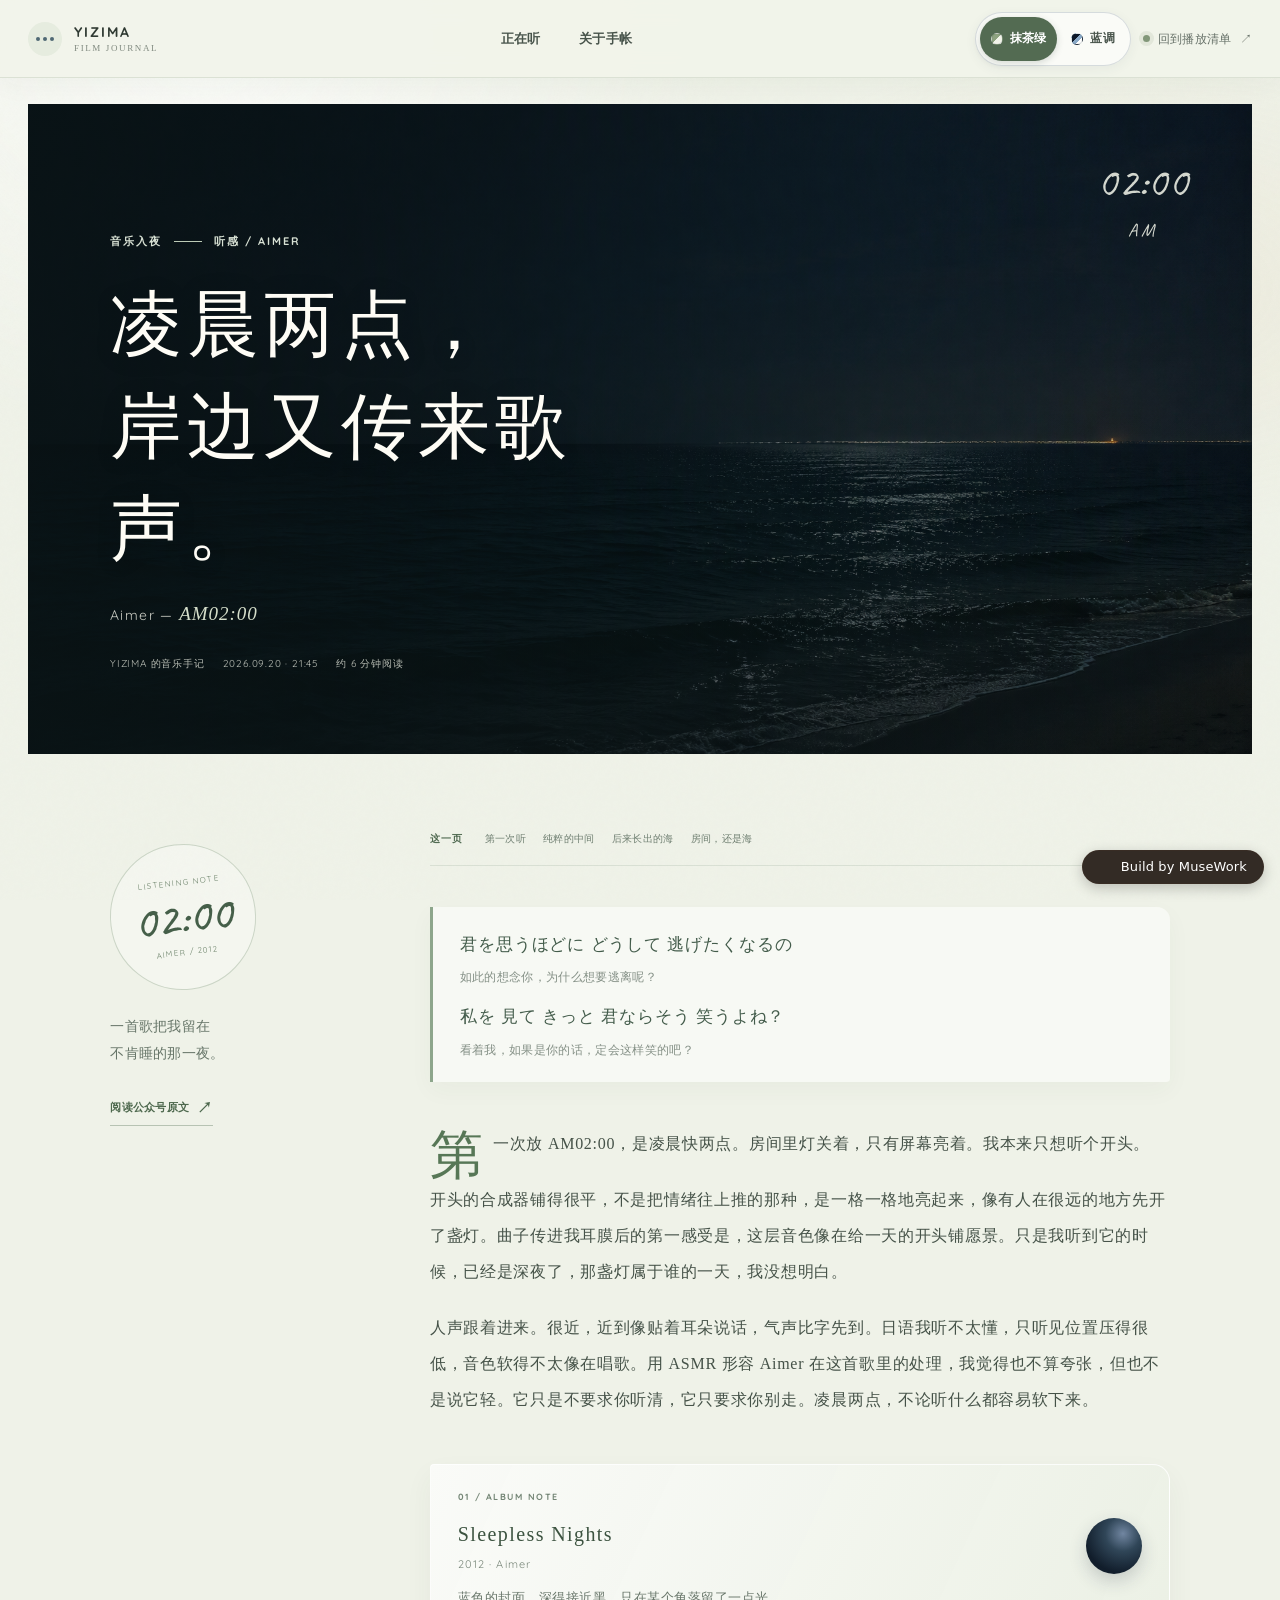
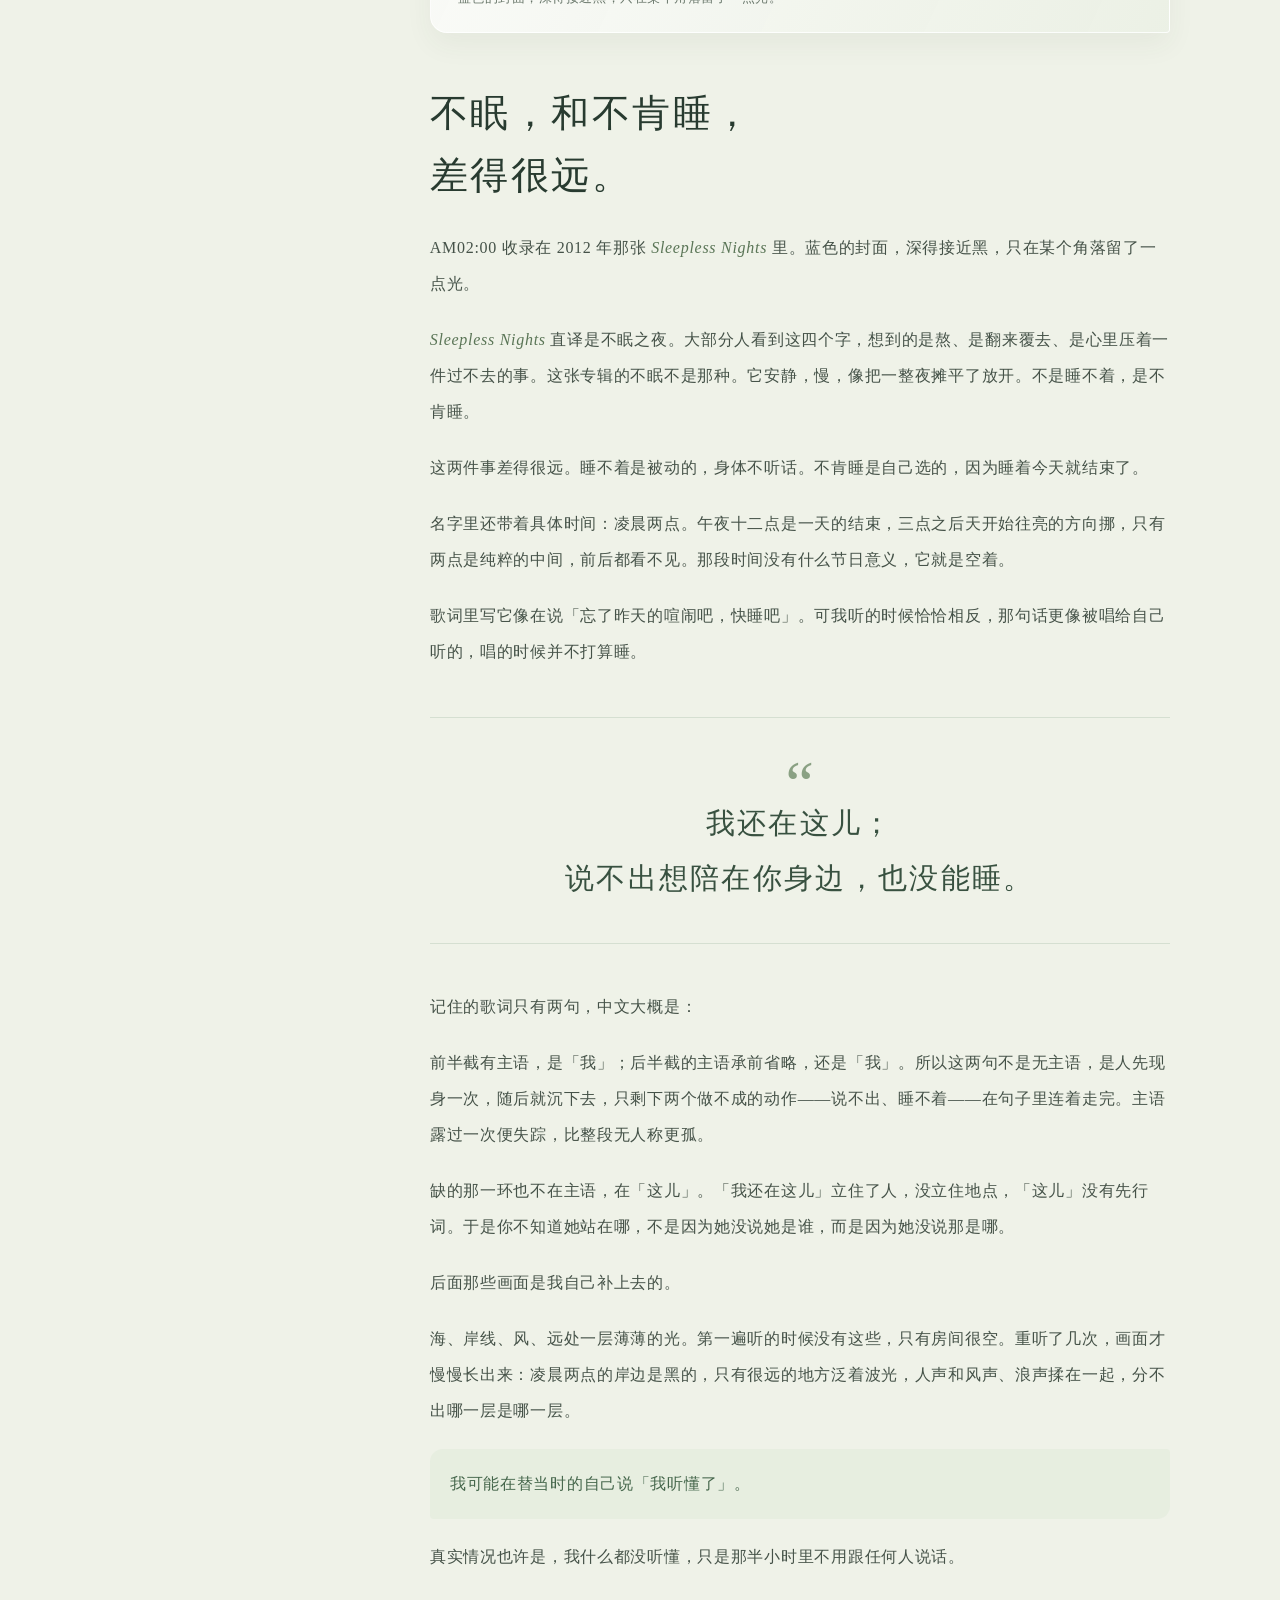
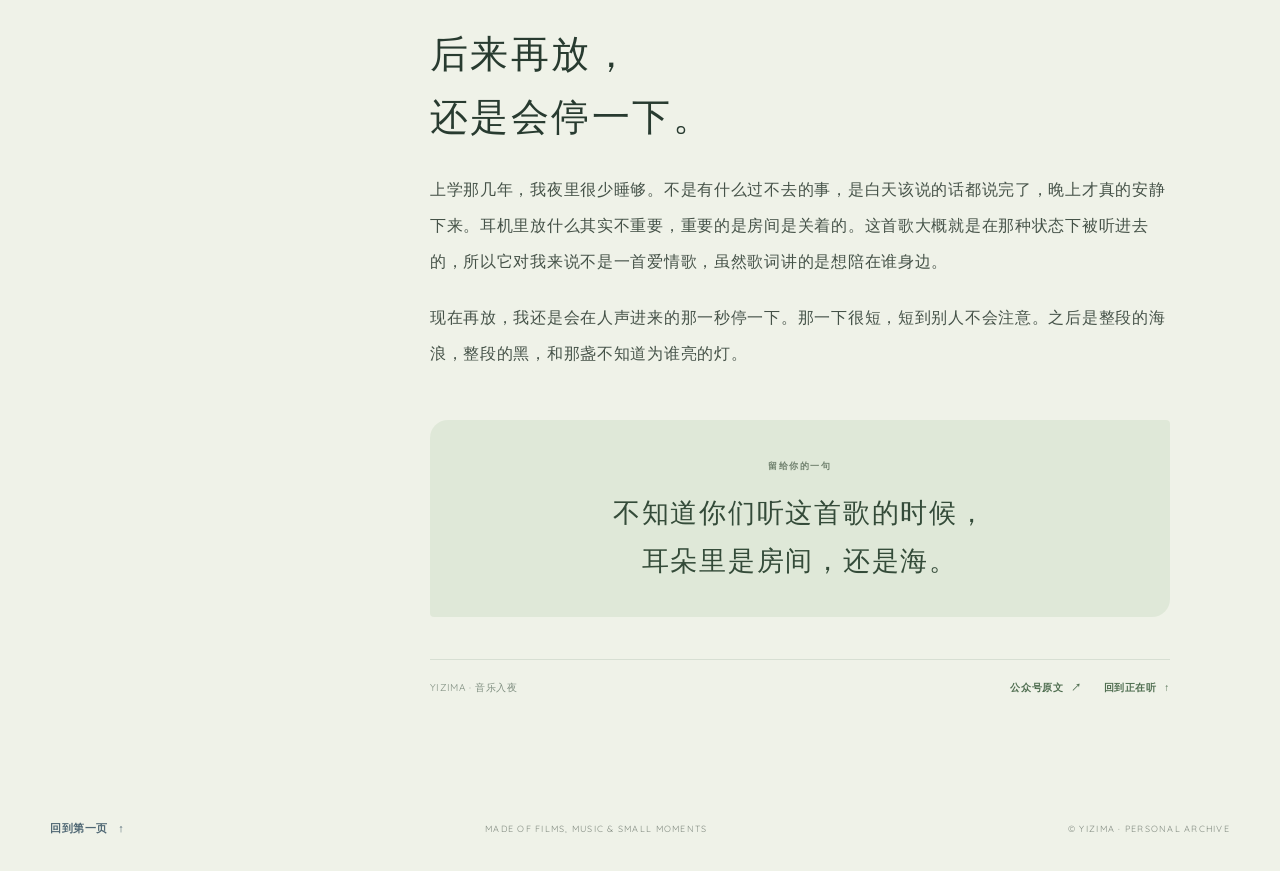
==== commit 2b0bd708: "fix: tune dusk blue theme and prevent UI overlap Co-authored-by: Muse https://museai.im/" ====
--- a/am02-00.html
+++ b/am02-00.html
@@ -15,9 +15,9 @@
   <link href="https://fonts.googleapis.com/css2?family=Caveat:wght@500;600;700&family=Quicksand:wght@400;500;600;700&display=swap" rel="stylesheet">
   <link rel="stylesheet" href="styles.css?v=20261016093000">
   <link rel="stylesheet" href="theme-matcha.css?v=20261016093000">
-  <link rel="stylesheet" href="journal-notes.css?v=20261016093000">
+  <link rel="stylesheet" href="journal-notes.css?v=20261018231500">
   <link rel="stylesheet" href="am02-00.css?v=20261016093000">
-  <link rel="stylesheet" href="theme-blue.css?v=20261018223000">
+  <link rel="stylesheet" href="theme-blue.css?v=20261018233100">
   <script src="theme-toggle.js?v=20261018223000" defer></script>
 </head>
 <body class="music-essay-page">
--- a/journal-notes.css
+++ b/journal-notes.css
@@ -239,3 +239,16 @@
 .clip-section{background:linear-gradient(112deg,#edf1ed 0%,#f1f0ea 56%,#f5f1e8 100%)}
 .photo-section{background:linear-gradient(112deg,#eef1e8 0%,#f3f0e8 52%,#edf1eb 100%)}
 .about-section{background:linear-gradient(112deg,#e9efe5 0%,#f1f1e8 58%,#f3efe3 100%)}
+
+/* Keep scrapbook layers inside their own cards and scroll bounds. */
+.film-grid{row-gap:34px}
+.film-grid>.film-entry:nth-child(n){box-shadow:0 12px 30px rgba(35,49,43,.10)}
+.film-grid>.film-entry:nth-child(n):hover,.film-grid>.film-entry:nth-child(n):focus-within{box-shadow:0 16px 36px rgba(35,49,43,.14)}
+.film-grid>.film-entry .film-review-notes p:nth-child(n){margin:0;transform:none}
+.film-grid>.film-entry .film-review-notes{row-gap:9px}
+.film-grid>.film-entry .film-stills-scroll{padding:10px 10px 12px;clip-path:inset(0 round 12px)}
+.film-grid>.film-entry .film-stills-scroll .film-still:nth-child(n){transform:none}
+.film-grid>.film-entry .film-stills-scroll .film-still:hover{transform:translateY(-2px)}
+.film-grid>.film-entry .film-stills-scroll .film-still.is-selected{transform:none}
+@media(max-width:800px){.film-grid{row-gap:30px}}
+@media(max-width:560px){.film-grid{row-gap:26px}.film-stills-scroll{padding:9px 9px 11px}}
--- a/theme-blue.css
+++ b/theme-blue.css
@@ -183,7 +183,7 @@
 }
 .theme-switch button[aria-pressed="true"] { background: #536b52; color: #fff; box-shadow: 0 2px 7px rgba(39,61,42,.18); }
 .theme-swatch { width: 12px; height: 12px; flex: none; border: 1px solid rgba(47,66,76,.18); border-radius: 50%; background: linear-gradient(135deg,#8da27f 0 50%,#f1f3e9 50%); }
-.theme-switch [data-theme-choice="blue"] .theme-swatch { background: linear-gradient(135deg,#254c72 0 42%,#9ebbd2 42% 70%,#fff 70%); }
+.theme-switch [data-theme-choice="blue"] .theme-swatch { background: linear-gradient(135deg,#0d1829 0 42%,#8aa9c7 42% 70%,#fff 70%); }
 .theme-switch button:focus-visible { outline: 2px solid #315c82; outline-offset: 2px; }
 :root[data-theme="blue"] .theme-switch { border-color: rgba(105,137,164,.34); background: rgba(255,255,255,.78); }
 :root[data-theme="blue"] .theme-switch button[aria-pressed="true"] { background: #254c72; color: #fff; box-shadow: 0 2px 7px rgba(31,63,90,.22); }
@@ -250,3 +250,411 @@
 :root[data-theme="blue"] .listening-essay-copy strong { color: #263f56; }
 :root[data-theme="blue"] .listening-essay-copy>span:last-child { color: #526b81; }
 :root[data-theme="blue"] .listening-essay-copy i { color: #315f84; }
+
+/* Dusk-blue art direction: midnight blue leads, paper white breathes, mist blue bridges.
+   Sunset lavender, rose, and amber appear only as small editorial accents. */
+:root[data-theme="blue"] {
+  --paper: #f2f3f3;
+  --paper-light: #fbfbfa;
+  --paper-white: #ffffff;
+  --ink: #18263a;
+  --ink-soft: #34445a;
+  --muted: #596b80;
+  --muted-light: #78889a;
+  --line: #d9dfe5;
+  --line-dark: #b9c5d1;
+  --rust: #345b83;
+  --rust-dark: #1c3858;
+  --rust-pale: #d8e3ed;
+  --olive: #4d6885;
+  --shadow: 0 18px 48px rgba(10, 22, 39, .18);
+  --triad-coral: #bc8290;
+  --triad-coral-ink: #805563;
+  --triad-yellow: #d0ac70;
+  --triad-yellow-ink: #80663e;
+  --triad-blue: #8aa9c7;
+  --triad-blue-ink: #345b7d;
+  --triad-lilac: #9385ad;
+  --triad-lilac-ink: #625477;
+  --triad-mint: #77939a;
+  --triad-mint-ink: #49646d;
+  --surface-cream: #f8f6f1;
+  --surface-blush: #f5ecef;
+  --surface-blue: #dce7f0;
+  --surface-lilac: #eeeaf2;
+  --surface-mint: #e9eef0;
+  --surface-apricot: #f6efe4;
+  --surface-sky: #dce7f0;
+  --note-coral: #805563;
+  --note-coral-wash: rgba(245, 231, 235, .96);
+  --note-blue: #345b7d;
+  --note-blue-wash: rgba(222, 234, 244, .96);
+  --note-ochre: #80663e;
+  --note-ochre-wash: rgba(247, 239, 220, .97);
+  --note-lilac: #625477;
+  --note-lilac-wash: rgba(237, 231, 244, .96);
+  --note-teal: #49646d;
+  --note-teal-wash: rgba(226, 237, 238, .96);
+  --note-rose: #87556c;
+  --note-rose-wash: rgba(245, 231, 239, .97);
+  --elev-1: 0 1px 3px rgba(10, 22, 39, .12);
+  --elev-2: 0 4px 10px rgba(10, 22, 39, .14);
+  --elev-3: 0 12px 26px rgba(10, 22, 39, .18);
+  --elev-4: 0 22px 48px rgba(10, 22, 39, .24);
+}
+
+:root[data-theme="blue"] body {
+  background: #f2f3f3;
+  color: var(--ink);
+}
+:root[data-theme="blue"] body::before {
+  background: radial-gradient(ellipse at 18% 0%, rgba(255,255,255,.58), transparent 35%), radial-gradient(ellipse at 88% 35%, rgba(127,157,188,.13), transparent 30%);
+}
+:root[data-theme="blue"] .site-header {
+  background: rgba(13, 24, 41, .97);
+  border-bottom: 1px solid rgba(176, 196, 216, .17);
+  box-shadow: 0 8px 26px rgba(7, 16, 29, .23);
+  color: #f7f8fa;
+}
+:root[data-theme="blue"] .brand,
+:root[data-theme="blue"] .main-nav a { color: #eef2f6; }
+:root[data-theme="blue"] .brand small { color: #aebdcd; }
+:root[data-theme="blue"] .brand-mark { border-color: #9bb4cd; background: #1a2d46; }
+:root[data-theme="blue"] .brand-mark i { background: #d1ad75; }
+:root[data-theme="blue"] .main-nav a:hover,
+:root[data-theme="blue"] .main-nav a:focus-visible { color: #e6c08a; }
+:root[data-theme="blue"] .header-note { color: #cfdae5; }
+:root[data-theme="blue"] .status-dot { background: #c89aac; box-shadow: 0 0 0 4px rgba(200,154,172,.17); }
+:root[data-theme="blue"] .header-tools #museUser { border-color: rgba(230,238,246,.24); background: rgba(255,255,255,.08); color: #edf2f7; }
+:root[data-theme="blue"] #museUser button { border-left-color: rgba(230,238,246,.22); color: #e7c3cc; }
+:root[data-theme="blue"] .theme-switch { border-color: rgba(220,231,241,.26); background: rgba(255,255,255,.08); }
+:root[data-theme="blue"] .theme-switch button { color: #d5dfea; }
+:root[data-theme="blue"] .theme-switch button[aria-pressed="true"] { background: #e9edf1; color: #17263a; box-shadow: 0 2px 8px rgba(0,0,0,.2); }
+:root[data-theme="blue"] .theme-switch [data-theme-choice="matcha"][aria-pressed="true"] { background: #71836b; color: #fff; }
+:root[data-theme="blue"] .theme-switch [data-theme-choice="blue"][aria-pressed="true"] { background: #e9edf1; color: #17263a; }
+
+/* The opening spread and film room carry the deep, introspective blue. */
+:root[data-theme="blue"] .hero {
+  color: #f5f6f7;
+  background: radial-gradient(ellipse at 78% 48%, rgba(61,91,124,.34), transparent 42%), linear-gradient(118deg, #0b1423 0%, #13233a 56%, #1b2c44 100%);
+}
+:root[data-theme="blue"] .hero h1 { color: #f7f7f5; }
+:root[data-theme="blue"] .hero h1 em { color: #d9e4ee; }
+:root[data-theme="blue"] .eyebrow { color: #d6b77f; }
+:root[data-theme="blue"] .hero-intro { color: #c4cfdb; }
+:root[data-theme="blue"] .hero-footnote,
+:root[data-theme="blue"] .scroll-cue,
+:root[data-theme="blue"] .hero-caption { color: #aebdcd; }
+:root[data-theme="blue"] .stamp { border-color: #c291a0; background: rgba(196,145,160,.12); color: #e2bcc5; }
+:root[data-theme="blue"] .text-link { color: #e2e8ef; border-color: rgba(199,214,228,.38); }
+:root[data-theme="blue"] .text-link span { color: #dfb77b; }
+:root[data-theme="blue"] .hero-photo { box-shadow: 0 24px 60px rgba(0,0,0,.42); }
+:root[data-theme="blue"] .hero-photo::after { border-color: rgba(234,239,244,.64); }
+:root[data-theme="blue"] .hero-ticket {
+  border: 1px solid rgba(240,228,206,.58);
+  background: linear-gradient(135deg, #fbfaf7 0%, #f3f1ec 66%, #e8eaf0 100%);
+  box-shadow: 0 18px 38px rgba(0,0,0,.38);
+}
+:root[data-theme="blue"] .hero-ticket strong { color: #233953; }
+:root[data-theme="blue"] .ticket-top,
+:root[data-theme="blue"] .ticket-bottom,
+:root[data-theme="blue"] .hero-ticket>span:nth-of-type(2) { color: #596a7c; }
+:root[data-theme="blue"] .ticket-top b,
+:root[data-theme="blue"] .hero-index { color: #c29465; }
+:root[data-theme="blue"] .section-kicker { color: #805563; }
+:root[data-theme="blue"] .section-kicker span { color: #78889a; }
+:root[data-theme="blue"] .section-heading h2,
+:root[data-theme="blue"] .playlist-copy h2,
+:root[data-theme="blue"] .about-copy h2 { color: #17263a; }
+:root[data-theme="blue"] .section-heading h2::before,
+:root[data-theme="blue"] .playlist-copy h2::before,
+:root[data-theme="blue"] .about-copy h2::before { border-bottom-color: rgba(190,132,147,.58); }
+:root[data-theme="blue"] .section-heading h2::after,
+:root[data-theme="blue"] .playlist-copy h2::after,
+:root[data-theme="blue"] .about-copy h2::after { background: linear-gradient(to bottom, #89a9c8, rgba(137,169,200,.12)); }
+:root[data-theme="blue"] .heading-period { color: #c59667; }
+:root[data-theme="blue"] .hero-actions .button-primary { background: #f1f2f3; color: #14243a; }
+:root[data-theme="blue"] .hero-actions .button-primary:hover { background: #d8e2eb; }
+
+:root[data-theme="blue"] #films,
+:root[data-theme="blue"] .photo-section,
+:root[data-theme="blue"] .about-section { background: #f8f8f6; }
+:root[data-theme="blue"] .clip-section { background: linear-gradient(112deg,#d8e3ed 0%,#e7edf2 52%,#f2f3f3 100%); }
+:root[data-theme="blue"] .filter-chip,
+:root[data-theme="blue"] .filter-chip:nth-child(n) { background: #fff; border-color: #d5dce3; color: #34445a; }
+:root[data-theme="blue"] .filter-chip.is-active { border-color: #172a43; background: #172a43; color: #fff; }
+:root[data-theme="blue"] .filter-chip.is-active span { color: #d7e0e9; }
+:root[data-theme="blue"] .film-entry,
+:root[data-theme="blue"] .film-entry:nth-child(3n+1),
+:root[data-theme="blue"] .film-entry:nth-child(3n+2),
+:root[data-theme="blue"] .film-entry:nth-child(3n) {
+  border-color: rgba(255,255,255,.96);
+  background: linear-gradient(120deg, #fff 0%, #f7f8f8 72%);
+  box-shadow: 8px 10px 0 -2px #dbe5ee, 8px 10px 0 -1px rgba(34,58,83,.15), 16px 19px 0 -5px #cad8e4, 16px 19px 0 -4px rgba(34,58,83,.12), 0 20px 44px rgba(10,22,39,.17);
+}
+:root[data-theme="blue"] .film-entry:hover,
+:root[data-theme="blue"] .film-entry:focus-within { box-shadow: 10px 13px 0 -2px #dbe5ee, 10px 13px 0 -1px rgba(34,58,83,.18), 20px 24px 0 -5px #cad8e4, 20px 24px 0 -4px rgba(34,58,83,.14), 0 28px 58px rgba(10,22,39,.21); }
+:root[data-theme="blue"] .film-meta h3,
+:root[data-theme="blue"] .film-teaser,
+:root[data-theme="blue"] .film-detail-body .film-synopsis { color: #25364b; }
+:root[data-theme="blue"] .film-teaser { border-left-color: #7798b8; background: rgba(225,234,241,.55); }
+:root[data-theme="blue"] .film-expand { color: #1c3858; }
+:root[data-theme="blue"] .film-expand span { background: #dce6ef; }
+:root[data-theme="blue"] .film-detail-body { background: rgba(231,237,242,.66); }
+:root[data-theme="blue"] .film-review-notes p:nth-child(6n+1) { --note-accent:#805563; --note-wash:rgba(245,231,235,.96); }
+:root[data-theme="blue"] .film-review-notes p:nth-child(6n+2) { --note-accent:#625477; --note-wash:rgba(237,231,244,.96); }
+:root[data-theme="blue"] .film-review-notes p:nth-child(6n+3) { --note-accent:#80663e; --note-wash:rgba(247,239,220,.97); }
+:root[data-theme="blue"] .film-review-notes p:nth-child(6n+4) { --note-accent:#87556c; --note-wash:rgba(245,231,239,.97); }
+:root[data-theme="blue"] .film-review-notes p:nth-child(6n+5) { --note-accent:#345b7d; --note-wash:rgba(222,234,244,.96); }
+:root[data-theme="blue"] .film-review-notes p:nth-child(6n) { --note-accent:#80663e; --note-wash:rgba(247,239,220,.97); }
+:root[data-theme="blue"] .film-stills-scroll { background: rgba(255,255,255,.92); }
+:root[data-theme="blue"] .film-stills-scroll .film-still.is-selected { border-color: #345b7d; box-shadow: var(--elev-3),0 0 0 2px rgba(83,117,151,.3); }
+:root[data-theme="blue"] .film-tag { color: #76525d; background: rgba(250,249,247,.96); }
+:root[data-theme="blue"] .film-number { color: #bd8792; }
+:root[data-theme="blue"] .collection-note { color: #67778a; }
+
+/* Mist-blue is the bridge between paper sections and the night-blue rooms. */
+:root[data-theme="blue"] .vlog-section {
+  background: radial-gradient(ellipse at 78% 2%, rgba(188,135,151,.13), transparent 34%), linear-gradient(130deg,#091321 0%,#10213a 57%,#172a45 100%);
+  color: #f5f6f8;
+}
+:root[data-theme="blue"] .section-heading-light h2 { color: #f5f5f3; }
+:root[data-theme="blue"] .section-heading-light .section-kicker { color: #e3bd84; }
+:root[data-theme="blue"] .section-heading-light .section-kicker span,
+:root[data-theme="blue"] .section-heading-light .section-aside { color: #bdc9d6; }
+:root[data-theme="blue"] .vlog-card { background: rgba(226,234,242,.08); border-color: rgba(220,231,241,.18); }
+:root[data-theme="blue"] .vlog-frame { background: #172a43; border-color: rgba(214,225,236,.22); }
+:root[data-theme="blue"] .vlog-number,
+:root[data-theme="blue"] .vlog-arrow { color: #d2a5ad; }
+:root[data-theme="blue"] .vlog-caption h3 { color: #f5f5f3; }
+:root[data-theme="blue"] .vlog-caption p { color: #bec9d5; }
+:root[data-theme="blue"] .frame-label { background: rgba(13,27,44,.82); color: #f8f7f4; }
+:root[data-theme="blue"] .clip-card { background: linear-gradient(140deg,#eef1f3,#f8f8f6); border-color: rgba(104,132,159,.28); }
+:root[data-theme="blue"] .clip-frame { background: #1a2e48; border-color: #bdcbd8; }
+:root[data-theme="blue"] .clip-caption>span { color: #8a6472; }
+:root[data-theme="blue"] .clip-caption h3 { color: #24374d; }
+:root[data-theme="blue"] .interlude { background: linear-gradient(115deg,#dce6ef 0%,#edf0f2 58%,#f8f8f6 100%); }
+:root[data-theme="blue"] .interlude-mark { color: #9a788e; }
+:root[data-theme="blue"] .interlude p { color: #1c2d43; }
+:root[data-theme="blue"] .interlude-credit { color: #61758b; }
+:root[data-theme="blue"] .interlude-film i { border-color: #8ea8c0; }
+:root[data-theme="blue"] .photo-note-card { background: #fff; border-color: rgba(255,255,255,.96); }
+:root[data-theme="blue"] .photo-note-card:nth-child(4n+1) { --photo-accent:#805563; --photo-wash:#f5e7eb; }
+:root[data-theme="blue"] .photo-note-card:nth-child(4n+2) { --photo-accent:#625477; --photo-wash:#ede7f4; }
+:root[data-theme="blue"] .photo-note-card:nth-child(4n+3) { --photo-accent:#80663e; --photo-wash:#f7efdc; }
+:root[data-theme="blue"] .photo-note-card:nth-child(4n) { --photo-accent:#345b7d; --photo-wash:#deecf4; }
+:root[data-theme="blue"] .photo-caption p { color: #485b70; }
+
+/* Dusk settles over the soundtrack; warm accents echo the last light, not a second theme. */
+:root[data-theme="blue"] .playlist-section {
+  background: radial-gradient(ellipse at 8% 92%,rgba(184,126,149,.17),transparent 31%), linear-gradient(125deg,#0c1728 0%,#142640 58%,#1b2d45 100%);
+  color: #f5f5f3;
+}
+:root[data-theme="blue"] .playlist-copy .section-kicker { color: #e2bc82; }
+:root[data-theme="blue"] .playlist-copy .section-kicker span { color: #b8c5d3; }
+:root[data-theme="blue"] .playlist-copy h2 { color: #f7f6f3; }
+:root[data-theme="blue"] .playlist-copy h2 em { color: #d7a4b0; }
+:root[data-theme="blue"] .playlist-copy>p:not(.section-kicker):not(.audio-status) { color: #c5cfda; }
+:root[data-theme="blue"] .audio-status { color: #e4c28e; }
+:root[data-theme="blue"] .track-card { background: #f8f8f6; border-color: rgba(255,255,255,.84); box-shadow: 0 18px 44px rgba(0,0,0,.28); }
+:root[data-theme="blue"] .track-card-head { color: #6e7d8d; border-bottom-color: #dbe1e6; }
+:root[data-theme="blue"] .vinyl-icon { color: #9b829e; }
+:root[data-theme="blue"] .track-row { border-bottom-color: #e4e8eb; }
+:root[data-theme="blue"] .track-row:hover,
+:root[data-theme="blue"] .track-row.is-selected { background: #e5ebf0; }
+:root[data-theme="blue"] .track-index { color: #9a8792; }
+:root[data-theme="blue"] .track-action { color: #876476; }
+:root[data-theme="blue"] .play-button { background: #172b46; }
+:root[data-theme="blue"] .play-button:hover:not(:disabled) { background: #284767; }
+:root[data-theme="blue"] .next-button { border-color: #cbd5dd; background: #e9eef2; color: #293d54; }
+:root[data-theme="blue"] .about-section { background: linear-gradient(110deg,#e2eaf1 0%,#f4f5f4 65%,#f5ecee 100%); }
+:root[data-theme="blue"] .about-stamp { background: #f5eee0; color: #7b6342; }
+:root[data-theme="blue"] .about-copy>p:not(.section-kicker):not(.about-sign) { color: #44566a; }
+:root[data-theme="blue"] .about-sign { color: #53667b; }
+:root[data-theme="blue"] .about-sign span { color: #b78391; }
+:root[data-theme="blue"] .guestbook-section {
+  background: radial-gradient(ellipse at 83% 0%,rgba(154,119,164,.2),transparent 34%), linear-gradient(125deg,#081321 0%,#10213a 58%,#172942 100%);
+}
+:root[data-theme="blue"] .guestbook-heading .section-kicker { color: #e4c18a; }
+:root[data-theme="blue"] .guestbook-heading .section-kicker span { color: #bfcbd7; }
+:root[data-theme="blue"] .guestbook-heading h2 { color: #f7f7f5; }
+:root[data-theme="blue"] .guestbook-heading h2 em { color: #d5a7b3; }
+:root[data-theme="blue"] .guestbook-intro { color: #cad3dd; }
+:root[data-theme="blue"] .guestbook-form { background: linear-gradient(125deg,#fff 0%,#edf1f3 100%); color: #18263a; }
+:root[data-theme="blue"] .guestbook-submit { border-color: #1b3655; background: #1b3655; }
+:root[data-theme="blue"] .guestbook-submit:hover:not(:disabled) { color: #1b3655; }
+:root[data-theme="blue"] .guestbook-note:nth-child(4n+2) { background: #eee9f2; }
+:root[data-theme="blue"] .guestbook-note:nth-child(4n+3) { background: #f5e9ec; }
+:root[data-theme="blue"] .guestbook-note:nth-child(4n) { background: #f6efdf; }
+:root[data-theme="blue"] .guestbook-note::before { background: rgba(255,255,255,.62); }
+:root[data-theme="blue"] .guestbook-note time { color: #566a7f; }
+:root[data-theme="blue"] .site-footer { color: #63758a; }
+:root[data-theme="blue"] .back-top { color: #294d70; }
+:root[data-theme="blue"] .lightbox { background: rgba(5,12,22,.96); }
+
+/* The listening essay keeps its night photography and gains a dusk-paper reading palette. */
+:root[data-theme="blue"] .music-essay-page { background: #f1f2f2; }
+:root[data-theme="blue"] .music-essay-page .site-header { background: rgba(13,24,41,.97); }
+:root[data-theme="blue"] .essay-hero { background: #091321; }
+:root[data-theme="blue"] .essay-cover-shade { background: linear-gradient(90deg,rgba(5,12,23,.88) 0%,rgba(7,18,33,.59) 50%,rgba(18,34,53,.13) 100%),linear-gradient(0deg,rgba(5,12,23,.55),transparent 56%); }
+:root[data-theme="blue"] .essay-kicker { color: #e1c08a; }
+:root[data-theme="blue"] .essay-kicker i { background: #c39aa5; }
+:root[data-theme="blue"] .essay-track em { color: #d3a4b1; }
+:root[data-theme="blue"] .essay-aside { color: #50637a; }
+:root[data-theme="blue"] .aside-stamp { border-color: #b5c4d2; background: rgba(255,255,255,.5); color: #62768b; }
+:root[data-theme="blue"] .aside-stamp strong { color: #1d3857; }
+:root[data-theme="blue"] .essay-aside>p { color: #4b5f75; }
+:root[data-theme="blue"] .essay-aside>a { border-bottom-color: #b7c5d2; color: #294d70; }
+:root[data-theme="blue"] .essay-content { color: #35495f; }
+:root[data-theme="blue"] .essay-toc { border-bottom-color: #d5dce2; color: #65768a; }
+:root[data-theme="blue"] .essay-toc>span,
+:root[data-theme="blue"] .essay-toc a:hover { color: #294d70; }
+:root[data-theme="blue"] .lyric-quote { border-left-color: #7395b5; background: rgba(255,255,255,.78); box-shadow: 0 8px 25px rgba(10,22,39,.07); }
+:root[data-theme="blue"] .lyric-quote p { color: #314f6e; }
+:root[data-theme="blue"] .lyric-quote span { color: #74869a; }
+:root[data-theme="blue"] .essay-section p { color: #3d5065; }
+:root[data-theme="blue"] .essay-section .dropcap:first-letter { color: #345b83; }
+:root[data-theme="blue"] .essay-section h2 { color: #17263a; }
+:root[data-theme="blue"] .essay-section em { color: #785d7a; }
+:root[data-theme="blue"] .album-note { background: linear-gradient(115deg,rgba(255,255,255,.92),rgba(220,231,240,.9)); box-shadow: 0 12px 28px rgba(10,22,39,.08); }
+:root[data-theme="blue"] .album-index { color: #687a8e; }
+:root[data-theme="blue"] .album-note>div strong { color: #294968; }
+:root[data-theme="blue"] .album-note>div p { color: #748499; }
+:root[data-theme="blue"] .album-caption { color: #4d6075; }
+:root[data-theme="blue"] .center-quote>span { color: #9b7f9e; }
+:root[data-theme="blue"] .center-quote p { color: #223e5c; }
+:root[data-theme="blue"] .essay-pause { background: rgba(216,228,238,.86); color: #304f6f!important; }
+:root[data-theme="blue"] .essay-question { background: linear-gradient(135deg,#d9e4ed,#eee9f0 74%,#f3e8e9); }
+:root[data-theme="blue"] .essay-question span { color: #755e79; }
+:root[data-theme="blue"] .essay-question p { color: #203750; }
+:root[data-theme="blue"] .essay-footer { border-top-color: #d4dbe1; color: #718195; }
+:root[data-theme="blue"] .essay-footer a { color: #294d70; }
+:root[data-theme="blue"] .listening-essay-link { background: rgba(255,255,255,.94); box-shadow: 0 13px 32px rgba(10,22,39,.12); }
+:root[data-theme="blue"] .listening-essay-date { color: #785d7a; }
+:root[data-theme="blue"] .listening-essay-copy strong { color: #17263a; }
+:root[data-theme="blue"] .listening-essay-copy>span:last-child { color: #50637a; }
+:root[data-theme="blue"] .listening-essay-copy i { color: #9d6d7e; }
+
+/* Keep blue-theme paper layers inside their own card and scroll bounds. */
+:root[data-theme="blue"] .film-grid>.film-entry:nth-child(n) { box-shadow: 0 12px 30px rgba(9,20,35,.15); }
+:root[data-theme="blue"] .film-grid>.film-entry:nth-child(n):hover,
+:root[data-theme="blue"] .film-grid>.film-entry:nth-child(n):focus-within { box-shadow: 0 16px 36px rgba(9,20,35,.19); }
+:root[data-theme="blue"] .film-stills-scroll { box-shadow: 0 4px 12px rgba(20,43,66,.12); }
+
+/* Reference direction: cold ocean-blue imagery held inside a near-black frame. */
+:root[data-theme="blue"] body {
+  background: #08121f;
+  color: #e8edf2;
+}
+:root[data-theme="blue"] body::before {
+  background: radial-gradient(ellipse at 76% 13%, rgba(42,102,142,.2), transparent 36%), radial-gradient(ellipse at 14% 58%, rgba(29,67,101,.16), transparent 38%);
+}
+:root[data-theme="blue"] .site-header {
+  background: rgba(7,16,28,.96);
+  border-bottom-color: rgba(151,184,207,.16);
+  box-shadow: 0 8px 28px rgba(0,0,0,.28);
+}
+:root[data-theme="blue"] .hero {
+  background: radial-gradient(ellipse at 76% 50%, rgba(48,117,158,.42), transparent 42%), linear-gradient(125deg,#07111d 0%,#0c1c2d 56%,#142b40 100%);
+}
+:root[data-theme="blue"] #films,
+:root[data-theme="blue"] .photo-section,
+:root[data-theme="blue"] .about-section {
+  background: radial-gradient(ellipse at 82% 7%,rgba(53,119,157,.2),transparent 34%), linear-gradient(130deg,#0a1725 0%,#102238 58%,#14293d 100%);
+}
+:root[data-theme="blue"] .section-heading h2,
+:root[data-theme="blue"] .about-copy h2 { color: #f0f3f5; }
+:root[data-theme="blue"] .section-heading .section-kicker,
+:root[data-theme="blue"] .about-copy .section-kicker { color: #d9b37a; }
+:root[data-theme="blue"] .section-heading .section-kicker span,
+:root[data-theme="blue"] .section-heading .section-aside { color: #aebdcb; }
+:root[data-theme="blue"] .section-heading .section-kicker span { color: #bdcad5; }
+:root[data-theme="blue"] .section-heading .section-aside { color: #c1ccd6; }
+:root[data-theme="blue"] .section-heading h2,
+:root[data-theme="blue"] .about-copy h2 { text-shadow: 0 2px 18px rgba(0,0,0,.22); }
+:root[data-theme="blue"] #films-title,
+:root[data-theme="blue"] #clips-title,
+:root[data-theme="blue"] #photos-title,
+:root[data-theme="blue"] #about-title { color: #f0f3f5 !important; }
+:root[data-theme="blue"] #films .section-heading .section-kicker span,
+:root[data-theme="blue"] #films .section-heading .section-aside,
+:root[data-theme="blue"] .photo-section .section-heading .section-kicker span,
+:root[data-theme="blue"] .photo-section .section-heading .section-aside { color: #c1ccd6 !important; }
+:root[data-theme="blue"] .collection-note,
+:root[data-theme="blue"] .about-copy>p:not(.section-kicker):not(.about-sign),
+:root[data-theme="blue"] .about-sign { color: #c3ced8; }
+:root[data-theme="blue"] .collection-note::before { background: #7eb0ce; }
+:root[data-theme="blue"] .filter-chip,
+:root[data-theme="blue"] .filter-chip:nth-child(n) {
+  border-color: rgba(171,197,216,.28);
+  background: rgba(225,236,244,.08);
+  color: #d7e2eb;
+}
+:root[data-theme="blue"] .filter-chip:hover { border-color: #7ca8c4; background: rgba(99,151,184,.2); }
+:root[data-theme="blue"] .filter-chip.is-active { border-color: #87b9d5; background: #dbe8ef; color: #10243a; }
+:root[data-theme="blue"] .filter-chip.is-active span { color: #405d73; }
+:root[data-theme="blue"] .filter-chip,
+:root[data-theme="blue"] .filter-chip:nth-child(n) { border-color: rgba(171,197,216,.28) !important; background: rgba(225,236,244,.08) !important; color: #d7e2eb !important; }
+:root[data-theme="blue"] .filter-chip.is-active { border-color: #87b9d5 !important; background: #dbe8ef !important; color: #10243a !important; }
+:root[data-theme="blue"] .filter-chip.is-active span { color: #405d73 !important; }
+:root[data-theme="blue"] .film-grid>.film-entry:nth-child(n) {
+  border-color: rgba(242,247,250,.88);
+  background: linear-gradient(135deg,rgba(249,250,249,.98),rgba(231,239,244,.96));
+  color: #172a3d;
+}
+:root[data-theme="blue"] .film-grid>.film-entry:nth-child(n):hover,
+:root[data-theme="blue"] .film-grid>.film-entry:nth-child(n):focus-within { box-shadow: 0 16px 36px rgba(0,0,0,.34); }
+:root[data-theme="blue"] .film-grid>.film-entry .film-meta h3,
+:root[data-theme="blue"] .film-grid>.film-entry .film-expand { color: #18324a; }
+:root[data-theme="blue"] .film-grid>.film-entry .film-teaser,
+:root[data-theme="blue"] .film-grid>.film-entry .film-detail-body { background: rgba(214,229,239,.66); }
+:root[data-theme="blue"] .film-grid>.film-entry .film-teaser { border-left-color: #4b83a5; color: #344e63; }
+:root[data-theme="blue"] .film-grid>.film-entry .film-detail-body .film-synopsis { color: #344e63; }
+:root[data-theme="blue"] .film-grid>.film-entry .film-stills-scroll {
+  border-color: rgba(255,255,255,.96);
+  background: rgba(237,244,248,.96);
+  box-shadow: 0 5px 16px rgba(11,32,50,.16);
+}
+:root[data-theme="blue"] .clip-section {
+  background: radial-gradient(ellipse at 70% 10%,rgba(94,158,192,.22),transparent 35%), linear-gradient(132deg,#102b42 0%,#1b4965 52%,#17354d 100%);
+  color: #eef3f6;
+}
+:root[data-theme="blue"] .clip-section .section-heading h2 { color: #f2f5f6; }
+:root[data-theme="blue"] .clip-section .section-kicker { color: #dfbd88; }
+:root[data-theme="blue"] .clip-section .section-kicker span,
+:root[data-theme="blue"] .clip-section .section-aside { color: #bfd0db; }
+:root[data-theme="blue"] .clip-card {
+  border-color: rgba(218,234,244,.3);
+  background: linear-gradient(145deg,rgba(228,238,244,.97),rgba(247,249,249,.96));
+  box-shadow: 0 16px 38px rgba(3,13,23,.24);
+}
+:root[data-theme="blue"] .clip-frame { background: #0d2032; border-color: #91b7ce; }
+:root[data-theme="blue"] .clip-caption h3 { color: #18334b; }
+:root[data-theme="blue"] .clip-caption p { color: #50687c; }
+:root[data-theme="blue"] .interlude {
+  background: linear-gradient(115deg,#173950 0%,#285b77 58%,#1b3c55 100%);
+  color: #edf3f6;
+}
+:root[data-theme="blue"] .interlude p { color: #f0f3f4; }
+:root[data-theme="blue"] .interlude-credit { color: #c2d2dc; }
+:root[data-theme="blue"] .photo-note-card {
+  border-color: rgba(245,248,250,.88);
+  background: linear-gradient(145deg,#f7f8f7,#e8eef2);
+  box-shadow: 0 14px 34px rgba(0,0,0,.28);
+}
+:root[data-theme="blue"] .photo-caption { box-shadow: 0 5px 14px rgba(12,31,48,.1); }
+:root[data-theme="blue"] .about-stamp { border-color: rgba(224,188,133,.45); background: rgba(210,169,107,.12); color: #e2c18f; }
+:root[data-theme="blue"] .about-sign span { color: #d2a0ad; }
+:root[data-theme="blue"] .guestbook-section {
+  background: radial-gradient(ellipse at 78% 0%,rgba(70,118,150,.2),transparent 34%), linear-gradient(130deg,#07111d 0%,#0d1e30 58%,#14283b 100%);
+}
+:root[data-theme="blue"] .playlist-section {
+  background: radial-gradient(ellipse at 8% 92%,rgba(184,126,149,.13),transparent 31%), linear-gradient(125deg,#07111d 0%,#10243a 58%,#18344b 100%);
+}
+:root[data-theme="blue"] .music-essay-page { background: #08121f; }
+:root[data-theme="blue"] .music-essay-page .essay-content,
+:root[data-theme="blue"] .music-essay-page .essay-aside {
+  border-color: rgba(189,211,227,.18);
+  background: linear-gradient(145deg,#f1f4f5,#e4edf2);
+}
+:root[data-theme="blue"] .music-essay-page .essay-footer { color: #c1ccd6; }
